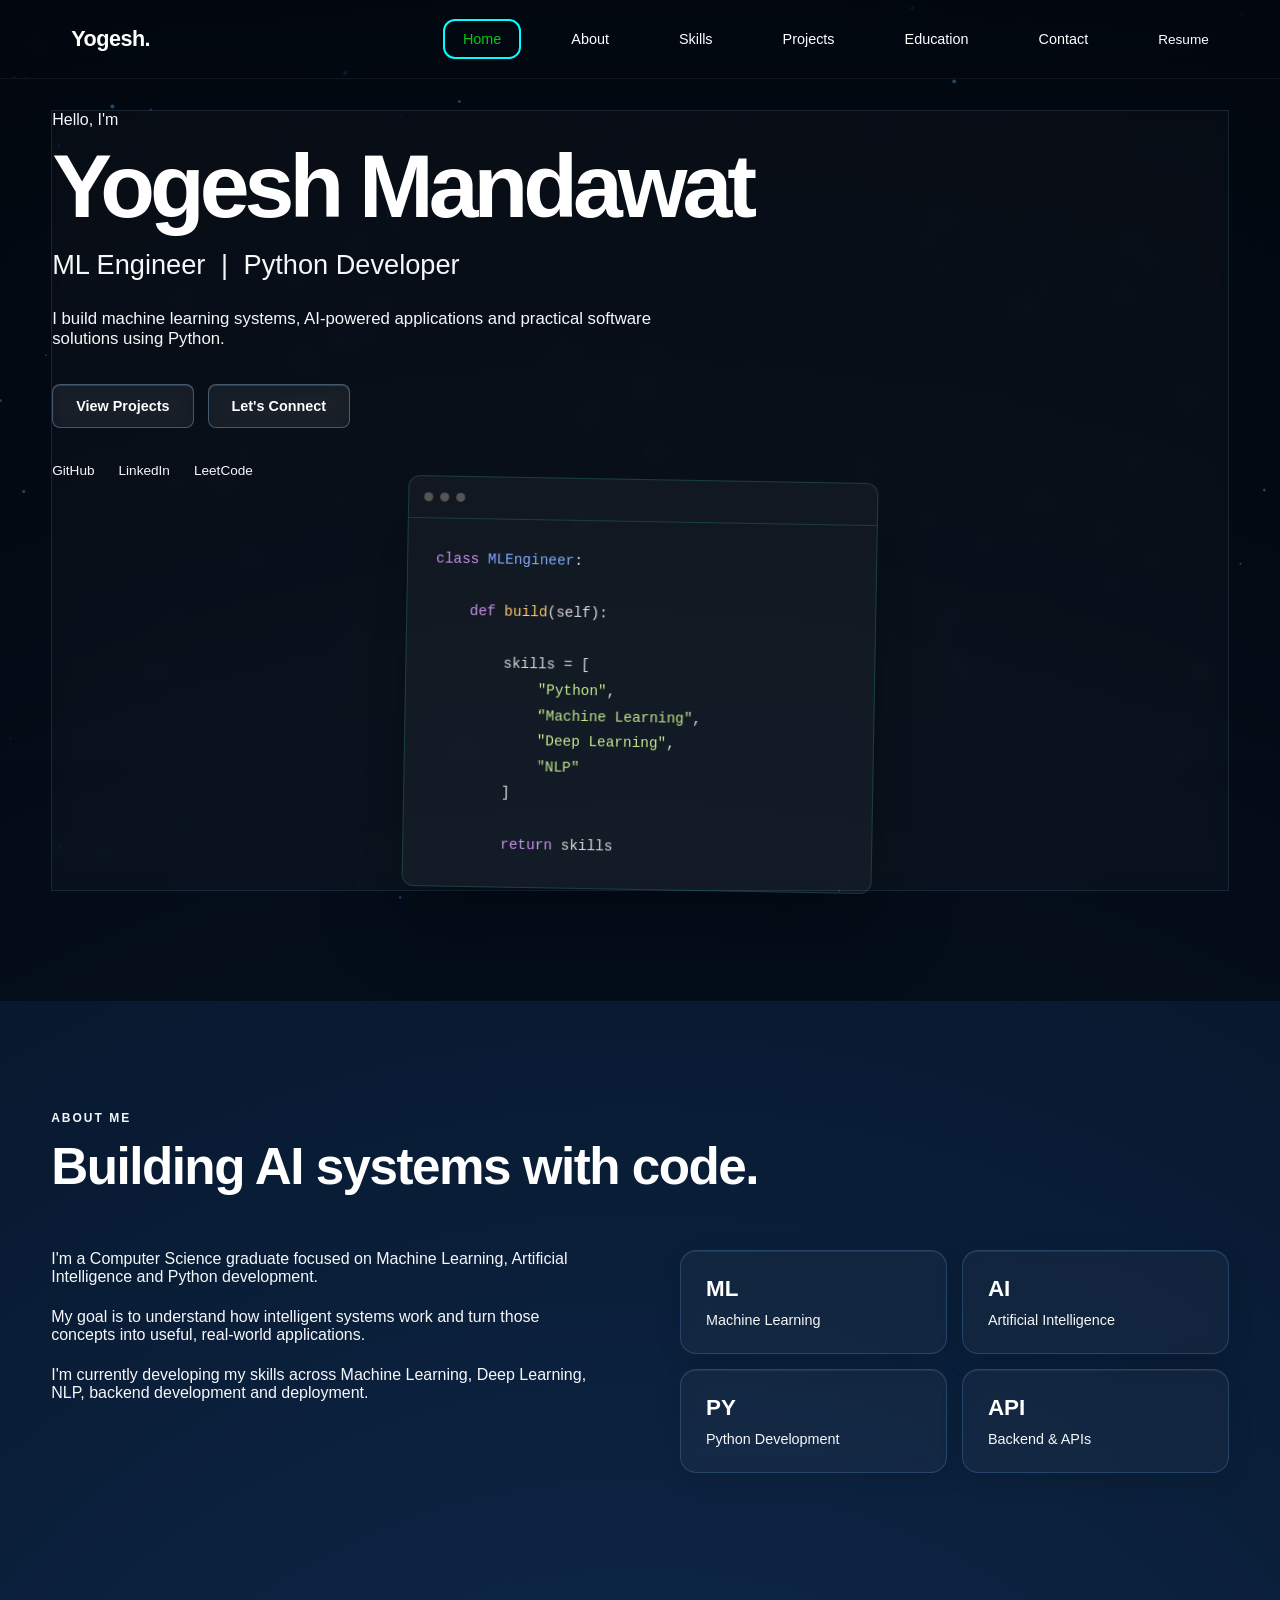
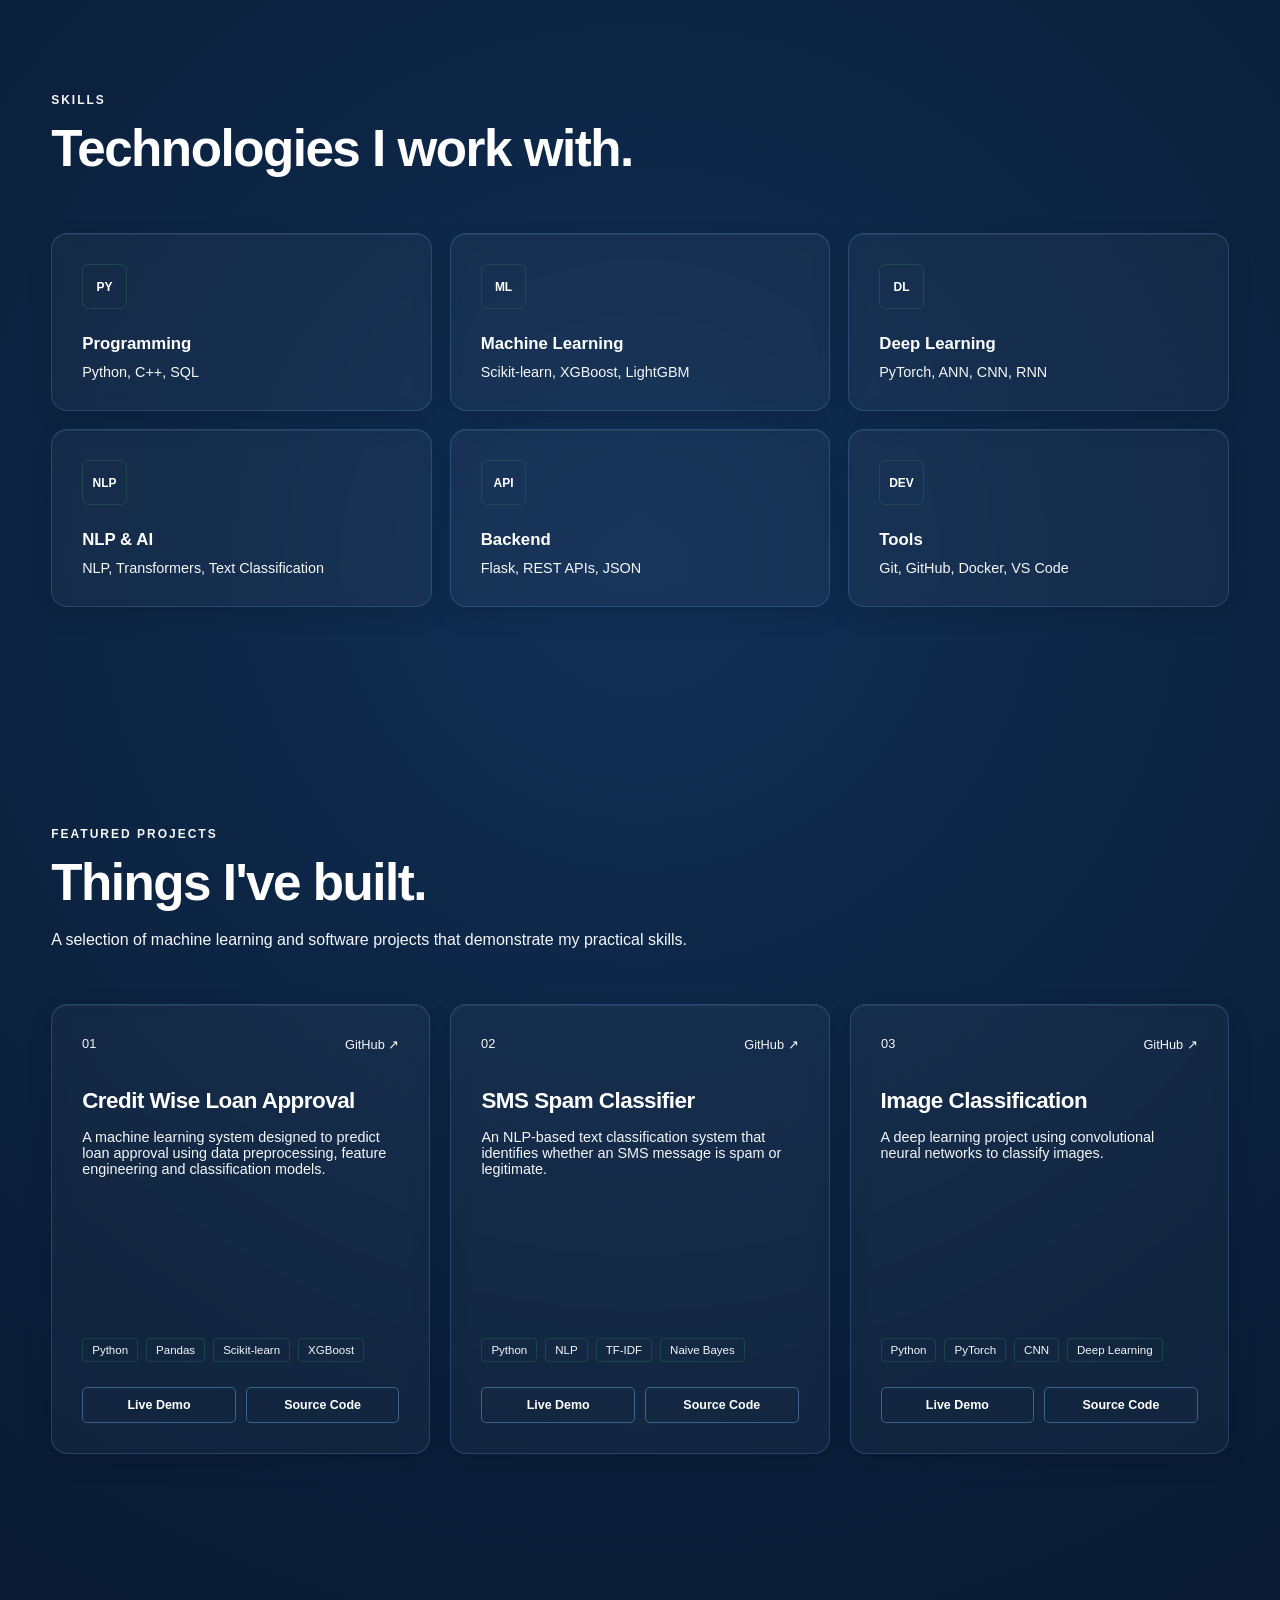
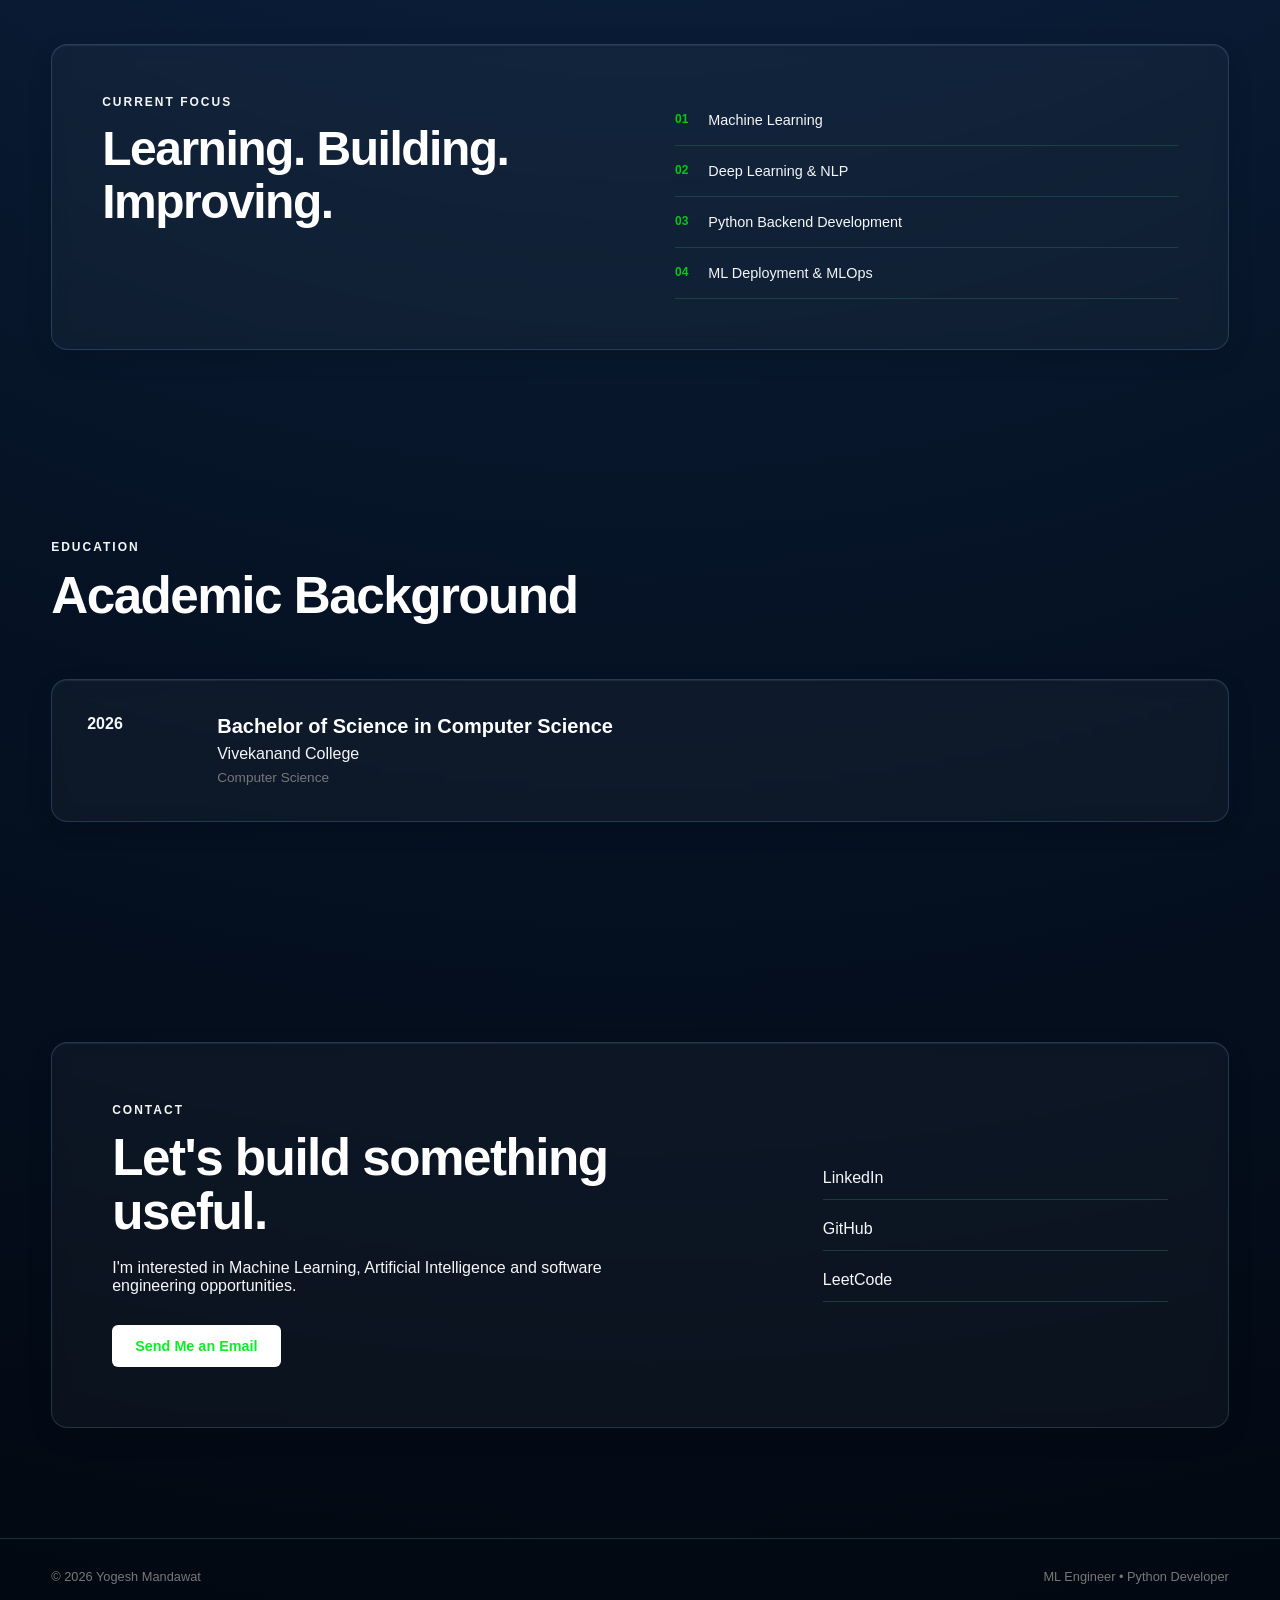
==== index.html @ 0437d7fc "Changed the Email address to Connect Everyones" ====
<!DOCTYPE html>
<html lang="en">

<head>
    <meta charset="UTF-8">

    <meta name="viewport"
          content="width=device-width, initial-scale=1.0">

    <meta name="description"
          content="Yogesh Mandawat - ML Engineer and Python Developer portfolio.">

    <meta name="author"
          content="Yogesh Mandawat">

    <title>Yogesh Mandawat | ML Engineer</title>

    <!-- Google Font -->
    <link rel="preconnect" href="https://fonts.googleapis.com">
    <link rel="preconnect" href="https://fonts.gstatic.com" crossorigin>

    <link href="https://fonts.googleapis.com/css2?family=Inter:wght@400;500;600;700;800&display=swap"
          rel="stylesheet">

    <!-- CSS -->
    <link rel="stylesheet"
          href="css/style.css">

</head>

<body>
    <body>

    <!-- Animated Background -->
    <canvas id="background"></canvas>

    <!-- ================= NAVBAR ================= -->

    <header class="navbar">

        <div class="container nav-container">

            <a href="#home" class="logo">
                Yogesh<span>.</span>
            </a>

            <nav class="nav-menu" id="navMenu">

                <a href="#home" class="nav-link active">Home</a>

                <a href="#about" class="nav-link">About</a>

                <a href="#skills" class="nav-link">Skills</a>

                <a href="#projects" class="nav-link">Projects</a>

                <a href="#education" class="nav-link">Education</a>

                <a href="#contact" class="nav-link">Contact</a>

                <a href="files/yogesh-resume.pdf" class="nav-resume">Resume</a>

            </nav>

            <button class="menu-toggle"
                    id="menuToggle"
                    aria-label="Open navigation menu">

                <span></span>
                <span></span>
                <span></span>

            </button>

        </div>

    </header>


    <main>

        <!-- ================= HERO ================= -->

        <section class="hero section" id="home">
            <source src="videos/anime.mp4" type="video/mp4">

            <div class="container hero-container">

                <div class="hero-content">

                    <p class="hero-greeting">
                        Hello, I'm
                    </p>

                    <h1>
                        Yogesh Mandawat
                    </h1>

                    <h2>
                        ML Engineer
                        <span>|</span>
                        Python Developer
                    </h2>

                    <p class="hero-description">

                        I build machine learning systems,
                        AI-powered applications and practical
                        software solutions using Python.

                    </p>

                    <div class="hero-buttons">

                        <a href="#projects" class="btn btn-primary">
                            View Projects
                        </a>

                        <a href="#contact" class="btn btn-secondary">
                            Let's Connect
                        </a>

                    </div>

                    <div class="social-links">

                        <a href="https://github.com/yogirajput7439" target="_blank" rel="noopener noreferrer">
                            GitHub
                        </a>

                        <a href="https://www.linkedin.com/in/yogesh-mandawat-041418373/" target="_blank" rel="noopener noreferrer">
                            LinkedIn
                        </a>

                        <a href="https://leetcode.com/u/yogirajput7439/" target="_blank" rel="noopener noreferrer">
                            LeetCode
                        </a>

                    </div>

                </div>


                <div class="hero-visual">

                    <div class="code-card">

                        <div class="code-header">

                            <span></span>
                            <span></span>
                            <span></span>

                        </div>

                        <div class="code-content">

<pre><code><span class="code-purple">class</span> <span class="code-blue">MLEngineer</span>:

    <span class="code-purple">def</span> <span class="code-yellow">build</span>(self):

        skills = [
            <span class="code-green">"Python"</span>,
            <span class="code-green">"Machine Learning"</span>,
            <span class="code-green">"Deep Learning"</span>,
            <span class="code-green">"NLP"</span>
        ]

        <span class="code-purple">return</span> skills</code></pre>

                        </div>

                    </div>

                </div>

            </div>

        </section>


        <!-- ================= ABOUT ================= -->

        <section class="about section" id="about">

            <div class="container">

                <div class="section-heading">

                    <p class="section-label">
                        About Me
                    </p>

                    <h2>
                        Building AI systems with code.
                    </h2>

                </div>


                <div class="about-grid">

                    <div class="about-text">

                        <p>
                            I'm a Computer Science graduate focused on
                            Machine Learning, Artificial Intelligence
                            and Python development.
                        </p>

                        <p>
                            My goal is to understand how intelligent
                            systems work and turn those concepts into
                            useful, real-world applications.
                        </p>

                        <p>
                            I'm currently developing my skills across
                            Machine Learning, Deep Learning, NLP,
                            backend development and deployment.
                        </p>

                    </div>


                    <div class="about-highlights">

                        <div class="highlight-card">

                            <span class="highlight-number">
                                ML
                            </span>

                            <p>
                                Machine Learning
                            </p>

                        </div>


                        <div class="highlight-card">

                            <span class="highlight-number">
                                AI
                            </span>

                            <p>
                                Artificial Intelligence
                            </p>

                        </div>


                        <div class="highlight-card">

                            <span class="highlight-number">
                                PY
                            </span>

                            <p>
                                Python Development
                            </p>

                        </div>


                        <div class="highlight-card">

                            <span class="highlight-number">
                                API
                            </span>

                            <p>
                                Backend & APIs
                            </p>

                        </div>

                    </div>

                </div>

            </div>

        </section>


        <!-- ================= SKILLS ================= -->

        <section class="skills section" id="skills">

            <div class="container">

                <div class="section-heading">

                    <p class="section-label">
                        Skills
                    </p>

                    <h2>
                        Technologies I work with.
                    </h2>

                </div>


                <div class="skills-grid">

                    <div class="skill-card">

                        <div class="skill-icon">
                            PY
                        </div>

                        <h3>
                            Programming
                        </h3>

                        <p>
                            Python, C++, SQL
                        </p>

                    </div>


                    <div class="skill-card">

                        <div class="skill-icon">
                            ML
                        </div>

                        <h3>
                            Machine Learning
                        </h3>

                        <p>
                            Scikit-learn, XGBoost, LightGBM
                        </p>

                    </div>


                    <div class="skill-card">

                        <div class="skill-icon">
                            DL
                        </div>

                        <h3>
                            Deep Learning
                        </h3>

                        <p>
                            PyTorch, ANN, CNN, RNN
                        </p>

                    </div>


                    <div class="skill-card">

                        <div class="skill-icon">
                            NLP
                        </div>

                        <h3>
                            NLP & AI
                        </h3>

                        <p>
                            NLP, Transformers, Text Classification
                        </p>

                    </div>


                    <div class="skill-card">

                        <div class="skill-icon">
                            API
                        </div>

                        <h3>
                            Backend
                        </h3>

                        <p>
                            Flask, REST APIs, JSON
                        </p>

                    </div>


                    <div class="skill-card">

                        <div class="skill-icon">
                            DEV
                        </div>

                        <h3>
                            Tools
                        </h3>

                        <p>
                            Git, GitHub, Docker, VS Code
                        </p>

                    </div>

                </div>

            </div>

        </section>


        <!-- ================= PROJECTS ================= -->

        <section class="projects section" id="projects">

            <div class="container">

                <div class="section-heading">

                    <p class="section-label">
                        Featured Projects
                    </p>

                    <h2>
                        Things I've built.
                    </h2>

                    <p class="section-description">
                        A selection of machine learning and software
                        projects that demonstrate my practical skills.
                    </p>

                </div>


                <div class="projects-grid">


                    <!-- PROJECT 1 -->

                    <article class="project-card">

                        <div class="project-top">

                            <span class="project-number">
                                01
                            </span>

                            <div class="project-links">

                                <a href="#"
                                   target="_blank"
                                   rel="noopener noreferrer"
                                   aria-label="GitHub">
                                    GitHub ↗
                                </a>

                            </div>

                        </div>


                        <h3>
                            Credit Wise Loan Approval
                        </h3>

                        <p>
                            A machine learning system designed to
                            predict loan approval using data
                            preprocessing, feature engineering and
                            classification models.
                        </p>


                        <div class="project-tech">

                            <span>Python</span>
                            <span>Pandas</span>
                            <span>Scikit-learn</span>
                            <span>XGBoost</span>

                        </div>


                        <div class="project-actions">

                            <a href="#"
                               class="project-btn"
                               target="_blank"
                               rel="noopener noreferrer">
                                Live Demo
                            </a>

                            <a href="https://github.com/yogirajput7439/Credit-Wise-Loan-Approvel-Project"
                               class="project-btn project-btn-outline"
                               target="_blank"
                               rel="noopener noreferrer">
                                Source Code
                            </a>

                        </div>

                    </article>


                    <!-- PROJECT 2 -->

                    <article class="project-card">

                        <div class="project-top">

                            <span class="project-number">
                                02
                            </span>

                            <div class="project-links">

                                <a href="#"
                                   target="_blank"
                                   rel="noopener noreferrer">
                                    GitHub ↗
                                </a>

                            </div>

                        </div>


                        <h3>
                            SMS Spam Classifier
                        </h3>

                        <p>
                            An NLP-based text classification system
                            that identifies whether an SMS message
                            is spam or legitimate.
                        </p>


                        <div class="project-tech">

                            <span>Python</span>
                            <span>NLP</span>
                            <span>TF-IDF</span>
                            <span>Naive Bayes</span>

                        </div>


                        <div class="project-actions">

                            <a href="#"
                               class="project-btn"
                               target="_blank"
                               rel="noopener noreferrer">
                                Live Demo
                            </a>

                            <a href="#"
                               class="project-btn project-btn-outline"
                               target="_blank"
                               rel="noopener noreferrer">
                                Source Code
                            </a>

                        </div>

                    </article>


                    <!-- PROJECT 3 -->

                    <article class="project-card">

                        <div class="project-top">

                            <span class="project-number">
                                03
                            </span>

                            <div class="project-links">

                                <a href="#"
                                   target="_blank"
                                   rel="noopener noreferrer">
                                    GitHub ↗
                                </a>

                            </div>

                        </div>


                        <h3>
                            Image Classification
                        </h3>

                        <p>
                            A deep learning project using convolutional
                            neural networks to classify images.
                        </p>


                        <div class="project-tech">

                            <span>Python</span>
                            <span>PyTorch</span>
                            <span>CNN</span>
                            <span>Deep Learning</span>

                        </div>


                        <div class="project-actions">

                            <a href="#"
                               class="project-btn"
                               target="_blank"
                               rel="noopener noreferrer">
                                Live Demo
                            </a>

                            <a href="#"
                               class="project-btn project-btn-outline"
                               target="_blank"
                               rel="noopener noreferrer">
                                Source Code
                            </a>

                        </div>

                    </article>


                </div>

            </div>

        </section>


        <!-- ================= CAREER FOCUS ================= -->

        <section class="focus section">

            <div class="container">

                <div class="focus-box">

                    <div>

                        <p class="section-label">
                            Current Focus
                        </p>

                        <h2>
                            Learning. Building. Improving.
                        </h2>

                    </div>


                    <div class="focus-list">

                        <div>
                            <span>01</span>
                            Machine Learning
                        </div>

                        <div>
                            <span>02</span>
                            Deep Learning & NLP
                        </div>

                        <div>
                            <span>03</span>
                            Python Backend Development
                        </div>

                        <div>
                            <span>04</span>
                            ML Deployment & MLOps
                        </div>

                    </div>

                </div>

            </div>

        </section>


        <!-- ================= EDUCATION ================= -->

        <section class="education section" id="education">

            <div class="container">

                <div class="section-heading">

                    <p class="section-label">
                        Education
                    </p>

                    <h2>
                        Academic Background
                    </h2>

                </div>


                <div class="education-card">

                    <div class="education-year">
                        2026
                    </div>

                    <div class="education-content">

                        <h3>
                            Bachelor of Science in Computer Science
                        </h3>

                        <p>
                            Vivekanand College
                        </p>

                        <span>
                            Computer Science
                        </span>

                    </div>

                </div>

            </div>

        </section>


        <!-- ================= CONTACT ================= -->

        <section class="contact section" id="contact">

            <div class="container">

                <div class="contact-box">

                    <div class="contact-content">

                        <p class="section-label">
                            Contact
                        </p>

                        <h2>
                            Let's build something useful.
                        </h2>

                        <p>
                            I'm interested in Machine Learning,
                            Artificial Intelligence and software
                            engineering opportunities.
                        </p>

                        <a href="mailto:yogeshmandawat.ml@gmail.com"
                           class="btn btn-primary">
                            Send Me an Email
                        </a>

                    </div>


                    <div class="contact-links">

                        <a href="https://www.linkedin.com/in/yogesh-mandawat-041418373/" target="_blank"
                           rel="noopener noreferrer">
                            LinkedIn
                        </a>

                        <a href="https://github.com/yogirajput7439" target="_blank"
                           rel="noopener noreferrer">
                            GitHub
                        </a>

                        <a href="https://leetcode.com/u/yogirajput7439/" target="_blank"
                           rel="noopener noreferrer">
                            LeetCode
                        </a>

                    </div>

                </div>

            </div>

        </section>

    </main>


    <!-- ================= FOOTER ================= -->

    <footer class="footer">

        <div class="container footer-container">

            <p>
                © <span id="currentYear"></span>
                Yogesh Mandawat
            </p>

            <p>
                ML Engineer • Python Developer
            </p>

        </div>

    </footer>


    <!-- JavaScript -->
    <script src="js/script.js"></script>

</body>

</html>
---- css/style.css ----
* {
    margin: 0;
    padding: 0;
    box-sizing: border-box;
}

/* =========================================
   ANIMATED AI / DATA BACKGROUND
========================================= */

body {
    min-height: 100vh;
    font-family: Arial, sans-serif;
    color: white;

    background:
        radial-gradient(
            circle at 50% 45%,
            #102f55 0%,
            #0b203c 30%,
            #061326 60%,
            #020811 100%
        );
}

/* Subtle Data Grid */

body::before {
    content: "";

    position: fixed;
    inset: 0;

    pointer-events: none;

    background-image:
        linear-gradient(
            rgba(70, 150, 220, 0.035) 1px,
            transparent 1px
        ),
        linear-gradient(
            90deg,
            rgba(70, 150, 220, 0.035) 1px,
            transparent 1px
        );

    background-size: 50px 50px;

    mask-image:
        radial-gradient(
            ellipse at center,
            black 20%,
            transparent 85%
        );

    z-index: -2;
}

/* Particle Canvas */

#background {
    position: fixed;

    top: 0;
    left: 0;

    width: 100%;
    height: 100%;

    z-index: -1;

    pointer-events: none;
}

.content {
    position: relative;
    z-index: 1;
    color: white;
    text-align: center;
    padding-top: 40vh;
}

/* =========================================
   GLOBAL
========================================= */

:root {
    --bg: transparent;
    --bg-soft: transparent;

    --card: rgba(255, 255, 255, 0.035);
    /* --card: transparent; */
    --card-hover: rgba(9, 47, 72, 0.367);
    /* --card-hover: transparent; */

    --text: #0ac716;
    --text-soft: #f5f7f9;

    --border: rgba(33, 100, 81, 0.526);

    --accent: #ffffff;
    --accent-dark: #0ded23;

    --max-width: 1180px;

    --transition: 0.3s ease;

.project-btn {
    background: transparent;
    color: #ffffff;
    border: 1px solid rgba(120, 190, 255, 0.4);
}

.project-btn:hover {
    background: rgba(120, 190, 255, 0.12);
    color: #ffffff;
    border-color: rgba(120, 190, 255, 0.7);
}

}

* {
    margin: 0;
    padding: 0;
    box-sizing: border-box;
}


html {
    scroll-behavior: smooth;
}


/* body {
    font-family: "Inter", sans-serif;
    background: var(--bg);
    color: var(--text);
    line-height: 1.6;
} */



a {
    color: inherit;
    text-decoration: none;
}


button {
    font-family: inherit;
}


img {
    max-width: 100%;
    display: block;
}


.container {
    width: min(92%, var(--max-width));
    margin: 0 auto;
}


.section {
    padding: 110px 0;
}


.section-heading {
    max-width: 750px;
    margin-bottom: 55px;
}


.section-label {
    text-transform: uppercase;
    letter-spacing: 2px;
    font-size: 0.75rem;
    font-weight: 700;
    color: var(--text-soft);
    margin-bottom: 14px;
}


.section-heading h2 {
    font-size: clamp(2rem, 4vw, 3.2rem);
    line-height: 1.1;
    letter-spacing: -1.5px;
}


.section-description {
    margin-top: 20px;
    color: var(--text-soft);
    max-width: 650px;
}


/* =========================================
   NAVBAR
========================================= */

.navbar {
    position: fixed;
    top: 0;
    left: 0;
    width: 100%;
    z-index: 1000;

    background: transparent;
    backdrop-filter: blur(12px);

    border-bottom: 1px solid rgba(255, 255, 255, 0.06);
}


.nav-container {
    height: 78px;

    display: flex;
    align-items: center;
    justify-content: space-between;
}


.logo {
    font-size: 1.35rem;
    font-weight: 800;
    letter-spacing: -0.5px;
}


.logo span {
    color: var(--text-soft);
}


.nav-menu {
    display: flex;
    align-items: center;
    gap: 30px;
    
}


.nav-link {
    color: white;
    font-size: 0.9rem;
    transition: var(--transition);
}


.nav-link:hover,
.nav-link.active {
    color: var(--text);
}


.nav-resume {
    padding: 10px 18px;

    border: 1px solid aqua;
    border-radius: 6px;

    font-size: 0.85rem;

    transition: var(--transition); 
}


.nav-resume:hover {
    background: transparent;
    color: greenyellow;
}


.menu-toggle {
    display: none;

    background: transparent;
    border: none;

    cursor: pointer;

    width: 30px;
}


.menu-toggle span {
    display: block;

    height: 2px;
    margin: 5px 0;

    background: var(--text);

    transition: var(--transition);
}


/* =========================================
   HERO
========================================= */

/* Professional Glass Hero */

/* Home / Hero - Transparent Glass */
.hero {
    /* background: transparent; */
    
    min-height: 100vh;
    width: 100%;
    background: transparent !important;
    position: relative;

}

/* Hero content ko subtle glass panel */
.hero-container {
    background: rgba(255, 255, 255, 0.025);
    border: 1px solid rgba(150, 200, 255, 0.12);
    backdrop-filter: blur(8px);
    -webkit-backdrop-filter: blur(8px);
}


.hero-greeting {
    color: var(--text-soft);

    font-size: 1rem;
    font-weight: 500;

    margin-bottom: 15px;
}


.hero h1 {
    font-size: clamp(3rem, 7vw, 6rem);

    line-height: 0.95;

    letter-spacing: -5px;

    margin-bottom: 20px;
}


.hero h2 {
    font-size: clamp(1.2rem, 2.5vw, 1.7rem);

    font-weight: 500;

    color: var(--text-soft);
}


.hero h2 span {
    margin: 0 8px;
}


.hero-description {
    max-width: 620px;

    margin-top: 28px;

    color: var(--text-soft);

    font-size: 1.05rem;
}


.hero-buttons {
    display: flex;

    gap: 14px;

    margin-top: 35px;
}


.btn {
    display: inline-flex;

    align-items: center;
    justify-content: center;

    padding: 13px 23px;

    border-radius: 6px;

    font-size: 0.9rem;
    font-weight: 600;

    transition: var(--transition);
}


.btn-primary {
    background: var(--accent);
    color: var(--accent-dark);
}


.btn-primary:hover {
    transform: translateY(-3px);
}


.btn-secondary {
    border: 1px solid var(--border);
    color: var(--text);
}


.btn-secondary:hover {
    background: var(--card);
}


.social-links {
    display: flex;

    gap: 24px;

    margin-top: 35px;
}


.social-links a {
    color: var(--text-soft);

    font-size: 0.85rem;

    border-bottom: 1px solid transparent;

    transition: var(--transition);
}


.social-links a:hover {
    color: var(--text);

    border-bottom-color: var(--text);
}


/* =========================================
   CODE CARD
========================================= */

.hero-visual {
    display: flex;
    justify-content: center;
}


.code-card {
    width: 100%;
    max-width: 470px;

    background: var(--card);

    border: 1px solid var(--border);

    border-radius: 12px;

    overflow: hidden;

    box-shadow:
        0 30px 80px rgba(0, 0, 0, 0.35);

    transform: rotate(1deg);
}


.code-header {
    height: 42px;

    display: flex;
    align-items: center;

    gap: 7px;

    padding: 0 15px;

    border-bottom: 1px solid var(--border);
}


.code-header span {
    width: 9px;
    height: 9px;

    border-radius: 50%;

    background: #555;
}


.code-content {
    padding: 28px;

    overflow-x: auto;
}


.code-content pre {
    font-family: monospace;

    font-size: 0.9rem;

    line-height: 1.8;

    color: #ddd;
}


.code-purple {
    color: #c792ea;
}


.code-blue {
    color: #82aaff;
}


.code-yellow {
    color: #ffcb6b;
}


.code-green {
    color: #c3e88d;
}

/* =========================================
   HERO BACKGROUND VIDEO
========================================= */

.hero-video {
    position: absolute;

    top: 0;
    left: 0;

    width: 100%;
    height: 100%;

    object-fit: cover;

    z-index: -2;
}


/* Dark overlay */
.hero::before {
    content: "";

    position: absolute;

    top: 0;
    left: 0;

    width: 100%;
    height: 100%;

    background: rgba(0, 0, 0, 0.45);

    z-index: -1;
}


/* =========================================
   ABOUT
========================================= */

.about {
    background: var(--bg-soft);
}


.about-grid {
    display: grid;

    grid-template-columns: 1fr 1fr;

    gap: 80px;

    align-items: start;
}


.about-text p {
    color: var(--text-soft);

    margin-bottom: 22px;

    max-width: 650px;
}


.about-highlights {
    display: grid;

    grid-template-columns: repeat(2, 1fr);

    gap: 15px;
}


.highlight-card {
    padding: 25px;

    border: 1px solid var(--border);

    background: var(--card);

    border-radius: 8px;
}


.highlight-number {
    display: block;

    font-size: 1.4rem;

    font-weight: 800;

    margin-bottom: 10px;
}


.highlight-card p {
    color: var(--text-soft);

    font-size: 0.9rem;
}


/* =========================================
   SKILLS
========================================= */

.skills-grid {
    display: grid;

    grid-template-columns: repeat(3, 1fr);

    gap: 18px;
}


.skill-card {
    padding: 30px;

    background: var(--card);

    border: 1px solid var(--border);

    border-radius: 8px;

    transition: var(--transition);
}


.skill-card:hover {
    transform: translateY(-6px);

    background: var(--card-hover);

    border-color: #444;
}


.skill-icon {
    display: inline-flex;

    align-items: center;
    justify-content: center;

    width: 45px;
    height: 45px;

    margin-bottom: 25px;

    border: 1px solid var(--border);

    border-radius: 6px;

    font-size: 0.75rem;

    font-weight: 800;
}


.skill-card h3 {
    margin-bottom: 10px;

    font-size: 1.05rem;
}


.skill-card p {
    color: var(--text-soft);

    font-size: 0.9rem;
}


/* =========================================
   PROJECTS
========================================= */

.projects {
    background: transparent;
}


.projects-grid {
    display: grid;

    grid-template-columns: repeat(3, 1fr);

    gap: 20px;
}


.project-card {
    display: flex;

    flex-direction: column;

    padding: 30px;

    background: var(--card);

    border: 1px solid var(--border);

    border-radius: 8px;

    min-height: 450px;

    transition: var(--transition);
}


.project-card:hover {
    transform: translateY(-7px);

    border-color: #444;
}


.project-top {
    display: flex;

    justify-content: space-between;

    align-items: center;

    margin-bottom: 35px;
}


.project-number {
    color: var(--text-soft);

    font-size: 0.8rem;
}


.project-links a {
    color: var(--text-soft);

    font-size: 0.8rem;
}


.project-links a:hover {
    color: var(--text);
}


.project-card h3 {
    font-size: 1.4rem;

    margin-bottom: 15px;

    letter-spacing: -0.5px;
}


.project-card > p {
    color: var(--text-soft);

    font-size: 0.9rem;

    margin-bottom: 25px;
}


.project-tech {
    display: flex;

    flex-wrap: wrap;

    gap: 8px;

    margin-top: auto;

    margin-bottom: 25px;
}


.project-tech span {
    padding: 5px 9px;

    border: 1px solid var(--border);

    border-radius: 4px;

    color: var(--text-soft);

    font-size: 0.72rem;
}


.project-actions {
    display: flex;

    gap: 10px;
}


.project-btn {
    flex: 1;

    text-align: center;

    padding: 10px;

    background: var(--text);

    color: var(--bg);

    border-radius: 5px;

    font-size: 0.78rem;

    font-weight: 600;

    transition: var(--transition);
}


.project-btn:hover {
    transform: translateY(-2px);
}


.project-btn-outline {
    background: transparent;

    color: var(--text);

    border: 1px solid var(--border);
}


/* =========================================
   CURRENT FOCUS
========================================= */

.focus {
    padding-top: 80px;
    padding-bottom: 80px;
}


.focus-box {
    display: grid;

    grid-template-columns: 1fr 1fr;

    gap: 70px;

    padding: 50px;

    border: 1px solid var(--border);

    border-radius: 10px;

    background: var(--card);
}


.focus-box h2 {
    font-size: clamp(2rem, 4vw, 3rem);

    line-height: 1.1;

    letter-spacing: -1.5px;
}


.focus-list {
    display: flex;

    flex-direction: column;
}


.focus-list div {
    display: flex;

    gap: 20px;

    padding: 17px 0;

    border-bottom: 1px solid var(--border);

    color: var(--text-soft);

    font-size: 0.9rem;
}


.focus-list span {
    color: var(--text);

    font-weight: 700;

    font-size: 0.75rem;
}


/* =========================================
   EDUCATION
========================================= */

.education-card {
    display: grid;

    grid-template-columns: 100px 1fr;

    gap: 30px;

    padding: 35px;

    background: var(--card);

    border: 1px solid var(--border);

    border-radius: 8px;
}


.education-year {
    color: var(--text-soft);

    font-weight: 700;
}


.education-content h3 {
    margin-bottom: 7px;

    font-size: 1.25rem;
}


.education-content p {
    color: var(--text-soft);

    margin-bottom: 5px;
}


.education-content span {
    color: #777;

    font-size: 0.85rem;
}


/* =========================================
   CONTACT
========================================= */

.contact {
    background: transparent;
}


.contact-box {
    display: grid;

    grid-template-columns: 1.3fr 0.7fr;

    gap: 70px;

    padding: 60px;

    border: 1px solid var(--border);

    border-radius: 10px;

    background: var(--card);
}


.contact-content h2 {
    font-size: clamp(2rem, 4vw, 3.2rem);

    line-height: 1.05;

    letter-spacing: -1.5px;

    margin-bottom: 20px;
}


.contact-content > p:not(.section-label) {
    color: var(--text-soft);

    max-width: 550px;

    margin-bottom: 30px;
}


.contact-links {
    display: flex;

    flex-direction: column;

    justify-content: center;

    gap: 20px;
}


.contact-links a {
    color: var(--text-soft);

    padding-bottom: 12px;

    border-bottom: 1px solid var(--border);

    transition: var(--transition);
}


.contact-links a:hover {
    color: var(--text);
}


/* =========================================
   FOOTER
========================================= */

.footer {
    padding: 30px 0;

    border-top: 1px solid var(--border);
}


.footer-container {
    display: flex;

    justify-content: space-between;

    gap: 20px;

    color: #777;

    font-size: 0.8rem;
}


/* =========================================
   SCROLL REVEAL
========================================= */

.section,
.project-card,
.skill-card,
.highlight-card,
.focus-box,
.education-card,
.contact-box {
    opacity: 0;

    transform: translateY(25px);

    transition:
        opacity 0.7s ease,
        transform 0.7s ease;
}


.show {
    opacity: 1;

    transform: translateY(0);
}


/* =========================================
   TABLET
========================================= */

@media (max-width: 950px) {

    .nav-menu {
        gap: 18px;
    }


    .hero-container {
        grid-template-columns: 1fr;

        gap: 60px;
    }


    .hero-visual {
        justify-content: flex-start;
    }


    .about-grid {
        grid-template-columns: 1fr;

        gap: 50px;
    }


    .skills-grid {
        grid-template-columns: repeat(2, 1fr);
    }


    .projects-grid {
        grid-template-columns: 1fr;
    }


    .project-card {
        min-height: auto;
    }


    .focus-box {
        grid-template-columns: 1fr;

        gap: 40px;
    }


    .contact-box {
        grid-template-columns: 1fr;

        gap: 40px;
    }

}


/* =========================================
   MOBILE
========================================= */

@media (max-width: 700px) {

    .section {
        padding: 80px 0;
    }


    .nav-menu {

        position: fixed;

        top: 78px;
        left: 0;

        width: 100%;

        height: calc(100vh - 78px);

        background: var(--bg);

        flex-direction: column;

        justify-content: flex-start;

        align-items: flex-start;

        padding: 40px 6%;

        gap: 25px;

        transform: translateX(100%);

        transition: var(--transition);
    }


    .nav-menu.open {
        transform: translateX(0);
    }


    .nav-link {
        font-size: 1.2rem;
    }


    .nav-resume {
        margin-top: 10px;
    }


    .menu-toggle {
        display: block;
    }


    .menu-toggle.active span:nth-child(1) {
        transform: rotate(45deg) translate(5px, 5px);
    }


    .menu-toggle.active span:nth-child(2) {
        opacity: 0;
    }


    .menu-toggle.active span:nth-child(3) {
        transform: rotate(-45deg) translate(5px, -5px);
    }


    .hero {
        padding-top: 130px;
    }


    .hero h1 {
        letter-spacing: -3px;
    }


    .hero-buttons {
        flex-direction: column;

        align-items: stretch;
    }


    .btn {
        width: 100%;
    }


    .social-links {
        gap: 18px;

        flex-wrap: wrap;
    }


    .code-card {
        transform: none;
    }


    .code-content {
        padding: 20px;
    }


    .code-content pre {
        font-size: 0.75rem;
    }


    .about-highlights {
        grid-template-columns: 1fr;
    }


    .skills-grid {
        grid-template-columns: 1fr;
    }


    .project-actions {
        flex-direction: column;
    }


    .focus-box {
        padding: 30px 25px;
    }


    .education-card {
        grid-template-columns: 1fr;

        gap: 15px;

        padding: 25px;
    }


    .contact-box {
        padding: 30px 25px;
    }


    .footer-container {
        flex-direction: column;
    }

}


/* =========================================
   REDUCED MOTION
========================================= */

@media (prefers-reduced-motion: reduce) {

    html {
        scroll-behavior: auto;
    }

    * {
        transition: none !important;
    }

}

/* =========================================
   TRANSPARENT GLASS CARDS
========================================= */

.highlight-card,
.skill-card,
.project-card,
.focus-box,
.education-card,
.contact-box {
    background: rgba(255, 255, 255, 0.035);

    border: 1px solid rgba(120, 190, 255, 0.20);
    border-radius: 16px;

    backdrop-filter: blur(8px);
    -webkit-backdrop-filter: blur(8px);

    box-shadow:
        inset 0 1px 1px rgba(255, 255, 255, 0.08),
        0 8px 25px rgba(0, 0, 0, 0.12);

    transition: all 0.3s ease;
}
.highlight-card:hover,
.skill-card:hover,
.project-card:hover,
.focus-box:hover,
.education-card:hover,
.contact-box:hover {
    border-color: rgba(120, 190, 255, 0.40);

    background: rgba(255, 255, 255, 0.055);

    transform: translateY(-3px);
}


/* Card Hover */

.skill-card:hover,
.project-card:hover {
    background: rgba(255, 255, 255, 0.06);
}


/* Hero Buttons - Glass / Mirror Effect */

.hero-buttons .btn-primary,
.hero-buttons .btn-secondary {
    background: rgba(255, 255, 255, 0.05);
    color: #ffffff;

    border: 1px solid rgba(150, 210, 255, 0.35);
    border-radius: 8px;

    backdrop-filter: blur(10px);
    -webkit-backdrop-filter: blur(10px);

    box-shadow:
        inset 0 1px 1px rgba(255, 255, 255, 0.15);

    transition: all 0.3s ease;
}

.hero-buttons .btn-primary:hover,
.hero-buttons .btn-secondary:hover {
    background: rgba(255, 255, 255, 0.10);
    border-color: rgba(150, 210, 255, 0.65);

    transform: translateY(-2px);
}

/* Hover Effect */
.hero-buttons .btn-primary:hover,
.hero-buttons .btn-secondary:hover {
    background: rgba(255, 255, 255, 0.12);
    border-color: rgba(150, 200, 255, 0.65);

    box-shadow:
        inset 0 1px 2px rgba(255, 255, 255, 0.25),
        0 4px 15px rgba(40, 150, 255, 0.10);

    transform: translateY(-2px);
}

/* Navbar - All Items Border Style */

.navbar a {
    border: 2px solid transparent;
    border-radius: 12px;

    padding: 10px 18px;

    transition: all 0.3s ease;
}

/* Hover */
.navbar a:hover {
    border-color: #00ffff;
    background: rgba(0, 255, 255, 0.04);
}

/* Active Project */
.navbar a.active {
    border-color: #00ffff;
}
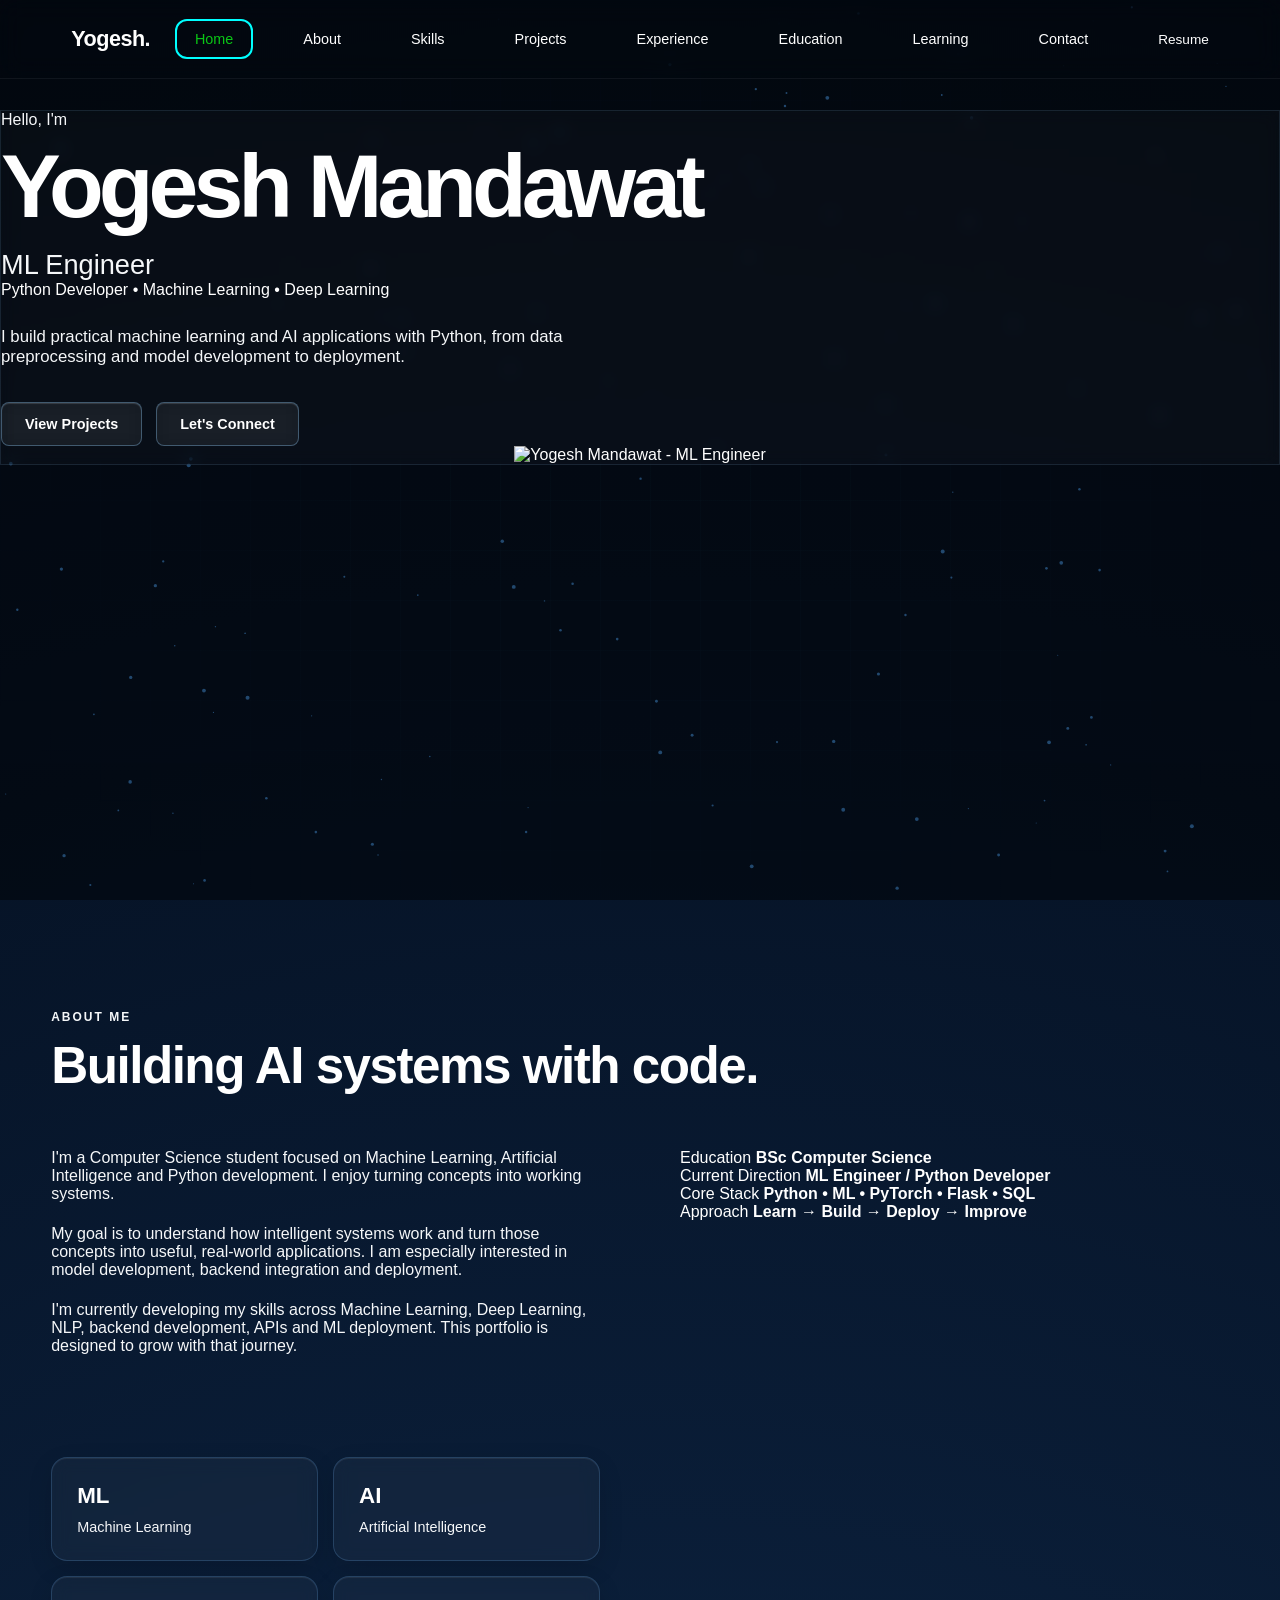
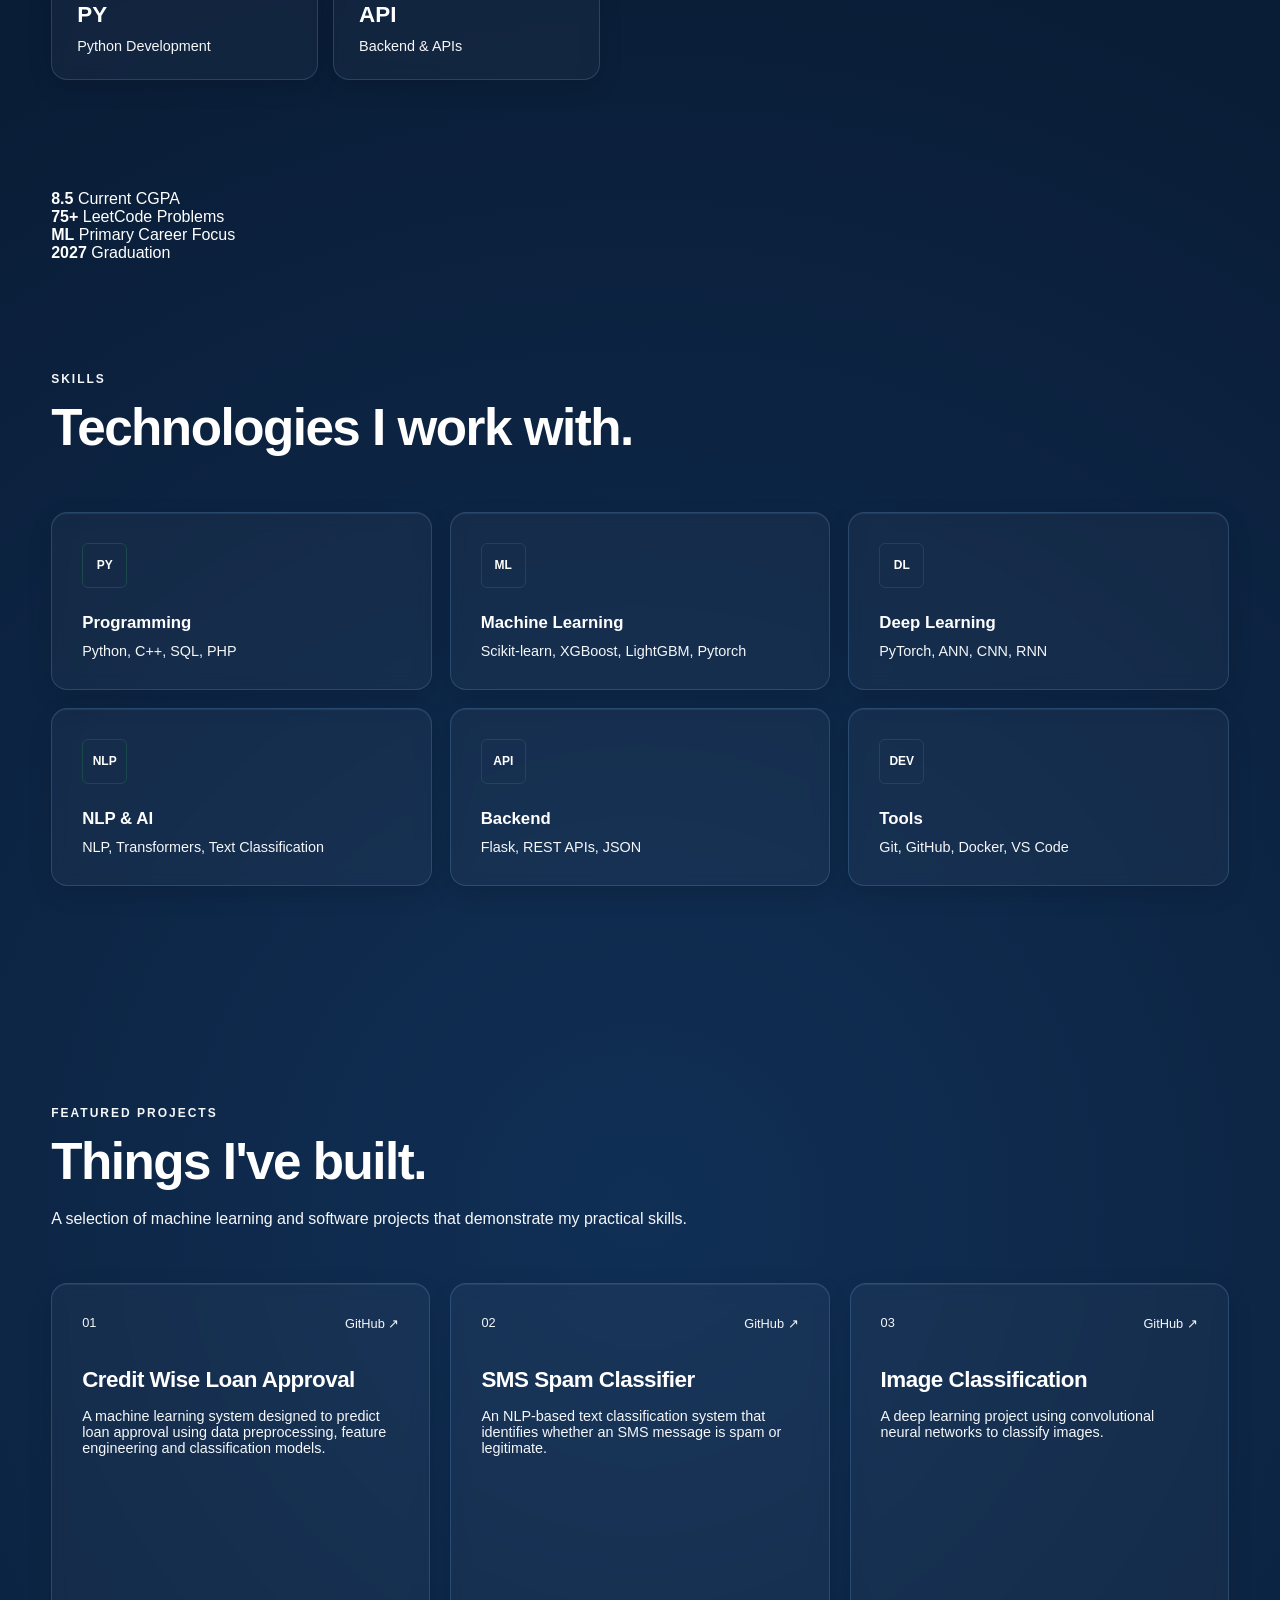
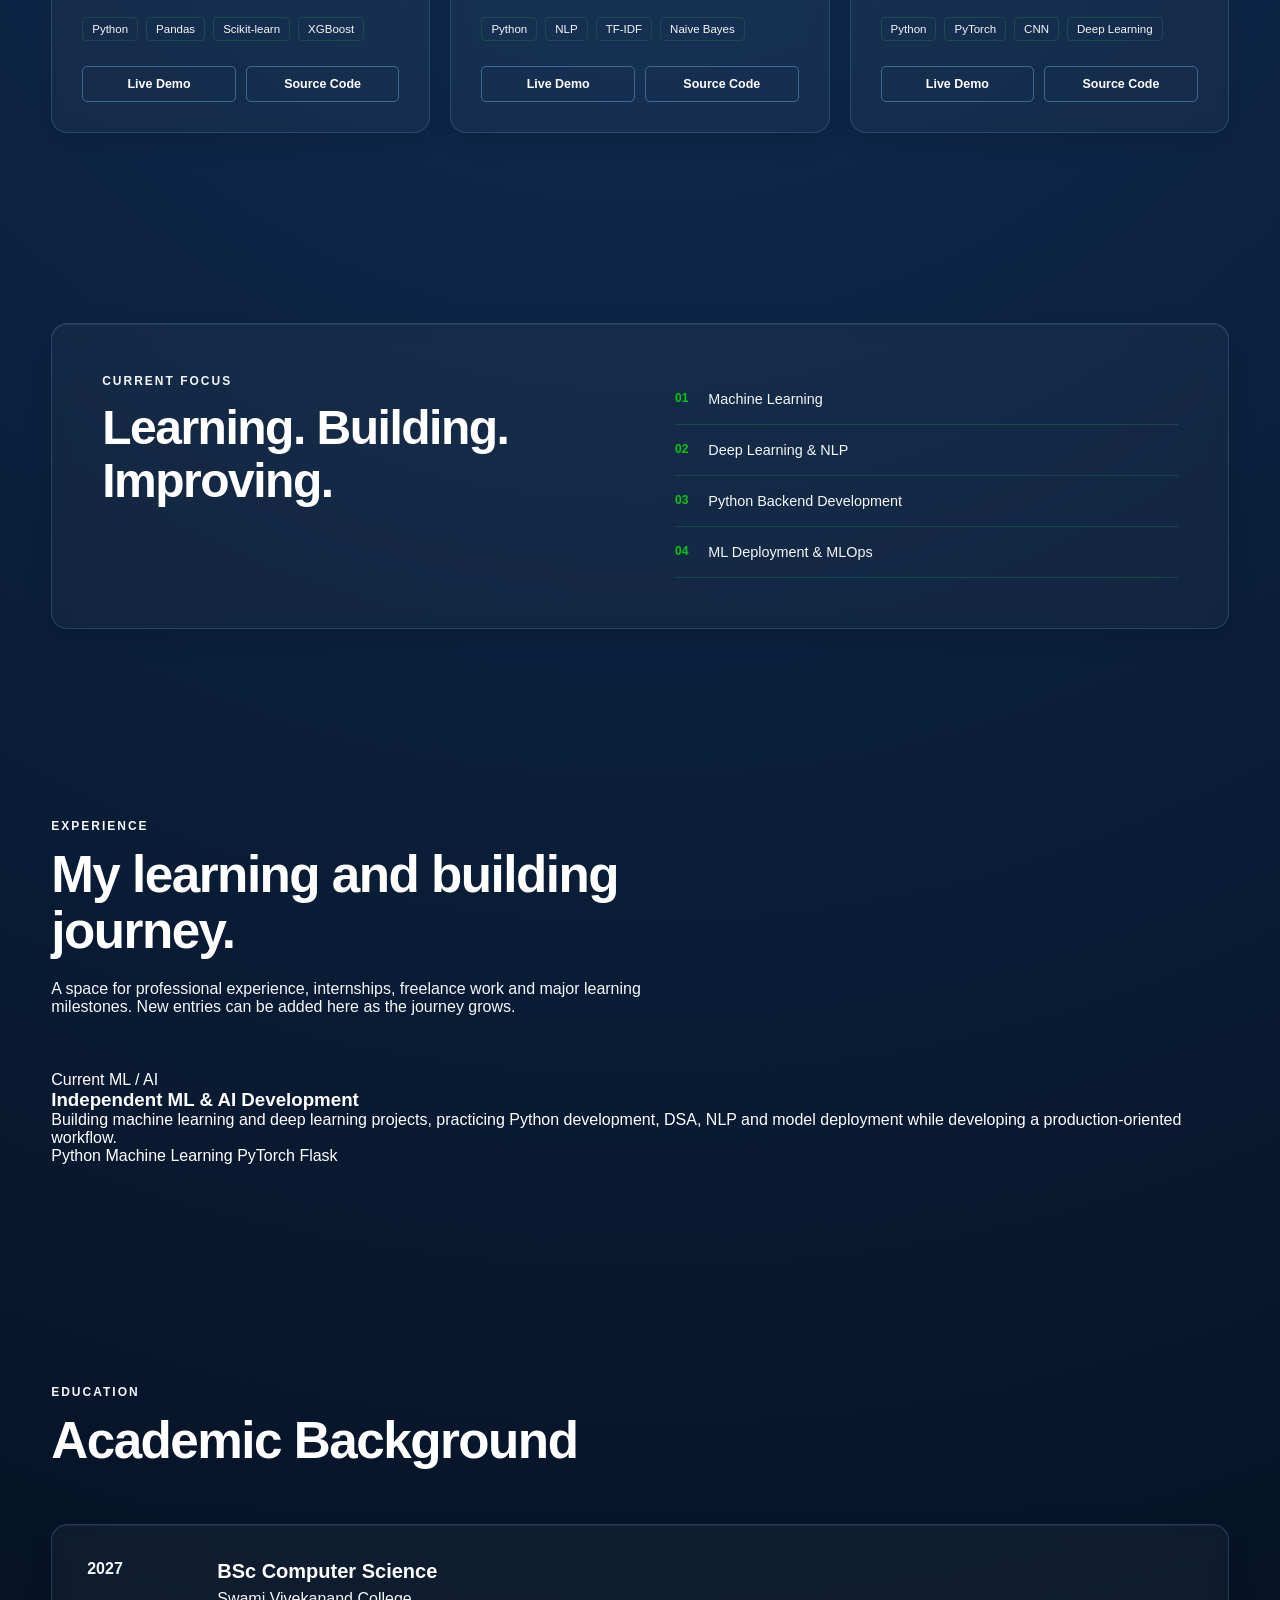
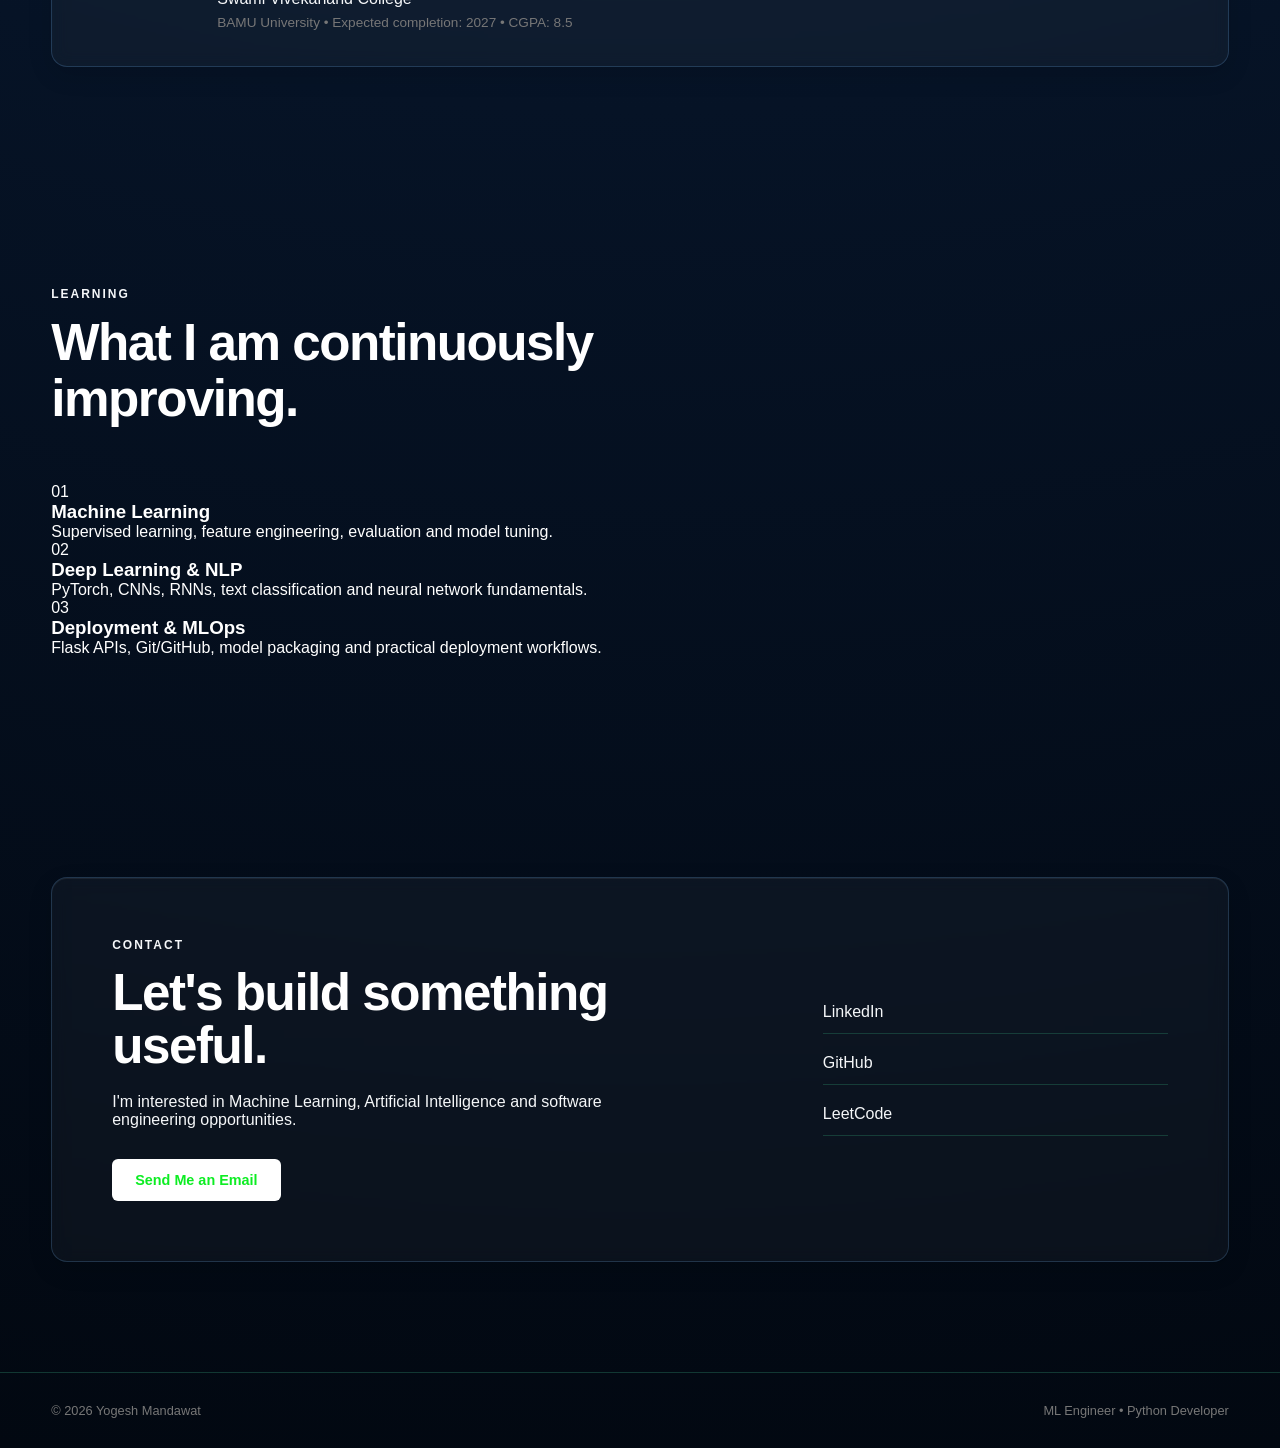
==== commit 92e78f35: "Revise portfolio content and structure Updated various sections of the portfolio to reflect current " ====
--- a/index.html
+++ b/index.html
@@ -29,7 +29,6 @@
 </head>
 
 <body>
-    <body>
 
     <!-- Animated Background -->
     <canvas id="background"></canvas>
@@ -54,7 +53,11 @@
 
                 <a href="#projects" class="nav-link">Projects</a>
 
+                <a href="#experience" class="nav-link">Experience</a>
+
                 <a href="#education" class="nav-link">Education</a>
+
+                <a href="#learning" class="nav-link">Learning</a>
 
                 <a href="#contact" class="nav-link">Contact</a>
 
@@ -82,10 +85,10 @@
         <!-- ================= HERO ================= -->
 
         <section class="hero section" id="home">
-            <source src="videos/anime.mp4" type="video/mp4">
-
-            <div class="container hero-container">
-
+
+            <div class="hero-container">
+
+                <!-- LEFT SIDE -->
                 <div class="hero-content">
 
                     <p class="hero-greeting">
@@ -98,16 +101,15 @@
 
                     <h2>
                         ML Engineer
-                        <span>|</span>
-                        Python Developer
                     </h2>
 
+                    <p class="hero-subtitle">
+                        Python Developer • Machine Learning • Deep Learning
+                    </p>
+
                     <p class="hero-description">
-
-                        I build machine learning systems,
-                        AI-powered applications and practical
-                        software solutions using Python.
-
+                        I build practical machine learning and AI applications with Python,
+                        from data preprocessing and model development to deployment.
                     </p>
 
                     <div class="hero-buttons">
@@ -122,55 +124,22 @@
 
                     </div>
 
-                    <div class="social-links">
-
-                        <a href="https://github.com/yogirajput7439" target="_blank" rel="noopener noreferrer">
-                            GitHub
-                        </a>
-
-                        <a href="https://www.linkedin.com/in/yogesh-mandawat-041418373/" target="_blank" rel="noopener noreferrer">
-                            LinkedIn
-                        </a>
-
-                        <a href="https://leetcode.com/u/yogirajput7439/" target="_blank" rel="noopener noreferrer">
-                            LeetCode
-                        </a>
-
-                    </div>
-
-                </div>
-
-
+                </div>
+
+
+                <!-- RIGHT SIDE -->
                 <div class="hero-visual">
 
-                    <div class="code-card">
-
-                        <div class="code-header">
-
-                            <span></span>
-                            <span></span>
-                            <span></span>
-
-                        </div>
-
-                        <div class="code-content">
-
-<pre><code><span class="code-purple">class</span> <span class="code-blue">MLEngineer</span>:
-
-    <span class="code-purple">def</span> <span class="code-yellow">build</span>(self):
-
-        skills = [
-            <span class="code-green">"Python"</span>,
-            <span class="code-green">"Machine Learning"</span>,
-            <span class="code-green">"Deep Learning"</span>,
-            <span class="code-green">"NLP"</span>
-        ]
-
-        <span class="code-purple">return</span> skills</code></pre>
-
-                        </div>
-
-                    </div>
+                    <div class="profile-glow"></div>
+
+                    <div class="profile-image">
+                        <img
+                            src="static/images/profile2.png"
+                            alt="Yogesh Mandawat - ML Engineer"
+                        >
+                    </div>
+
+                    <div class="profile-base"></div>
 
                 </div>
 
@@ -203,22 +172,49 @@
                     <div class="about-text">
 
                         <p>
-                            I'm a Computer Science graduate focused on
-                            Machine Learning, Artificial Intelligence
-                            and Python development.
-                        </p>
-
-                        <p>
-                            My goal is to understand how intelligent
-                            systems work and turn those concepts into
-                            useful, real-world applications.
-                        </p>
-
-                        <p>
-                            I'm currently developing my skills across
-                            Machine Learning, Deep Learning, NLP,
-                            backend development and deployment.
-                        </p>
+                            I'm a Computer Science student focused on Machine Learning,
+                            Artificial Intelligence and Python development.
+                            I enjoy turning concepts into working systems.
+                        </p>
+
+                        <p>
+                            My goal is to understand how intelligent systems work and
+                            turn those concepts into useful, real-world applications.
+                            I am especially interested in model development,
+                            backend integration and deployment.
+                        </p>
+
+                        <p>
+                            I'm currently developing my skills across Machine Learning,
+                            Deep Learning, NLP, backend development, APIs
+                            and ML deployment. This portfolio is designed
+                            to grow with that journey.
+                        </p>
+
+                    </div>
+
+
+                    <div class="about-facts">
+
+                        <div class="fact-item">
+                            <span>Education</span>
+                            <strong>BSc Computer Science</strong>
+                        </div>
+
+                        <div class="fact-item">
+                            <span>Current Direction</span>
+                            <strong>ML Engineer / Python Developer</strong>
+                        </div>
+
+                        <div class="fact-item">
+                            <span>Core Stack</span>
+                            <strong>Python • ML • PyTorch • Flask • SQL</strong>
+                        </div>
+
+                        <div class="fact-item">
+                            <span>Approach</span>
+                            <strong>Learn → Build → Deploy → Improve</strong>
+                        </div>
 
                     </div>
 
@@ -285,6 +281,37 @@
         </section>
 
 
+        <!-- ================= QUICK STATS ================= -->
+
+        <section class="quick-stats">
+
+            <div class="container quick-stats-grid">
+
+                <div class="stat-item">
+                    <strong>8.5</strong>
+                    <span>Current CGPA</span>
+                </div>
+
+                <div class="stat-item">
+                    <strong>75+</strong>
+                    <span>LeetCode Problems</span>
+                </div>
+
+                <div class="stat-item">
+                    <strong>ML</strong>
+                    <span>Primary Career Focus</span>
+                </div>
+
+                <div class="stat-item">
+                    <strong>2027</strong>
+                    <span>Graduation</span>
+                </div>
+
+            </div>
+
+        </section>
+
+
         <!-- ================= SKILLS ================= -->
 
         <section class="skills section" id="skills">
@@ -317,7 +344,7 @@
                         </h3>
 
                         <p>
-                            Python, C++, SQL
+                            Python, C++, SQL, PHP
                         </p>
 
                     </div>
@@ -334,7 +361,7 @@
                         </h3>
 
                         <p>
-                            Scikit-learn, XGBoost, LightGBM
+                            Scikit-learn, XGBoost, LightGBM, Pytorch
                         </p>
 
                     </div>
@@ -453,7 +480,7 @@
 
                             <div class="project-links">
 
-                                <a href="#"
+                                <a href="https://github.com/yogirajput7439"
                                    target="_blank"
                                    rel="noopener noreferrer"
                                    aria-label="GitHub">
@@ -696,6 +723,74 @@
         </section>
 
 
+        <!-- ================= EXPERIENCE ================= -->
+
+        <section class="experience section" id="experience">
+
+            <div class="container">
+
+                <div class="section-heading">
+
+                    <p class="section-label">Experience</p>
+
+                    <h2>My learning and building journey.</h2>
+
+                    <p class="section-description">
+                        A space for professional experience, internships,
+                        freelance work and major learning milestones.
+                        New entries can be added here as the journey grows.
+                    </p>
+
+                </div>
+
+                <div class="experience-list">
+
+                    <article class="experience-card">
+                        <div class="experience-meta">
+                            <span>Current</span>
+                            <span>ML / AI</span>
+                        </div>
+                        <div class="experience-content">
+                            <h3>Independent ML & AI Development</h3>
+                            <p>
+                                Building machine learning and deep learning projects,
+                                practicing Python development, DSA, NLP and model
+                                deployment while developing a production-oriented workflow.
+                            </p>
+                            <div class="experience-tags">
+                                <span>Python</span>
+                                <span>Machine Learning</span>
+                                <span>PyTorch</span>
+                                <span>Flask</span>
+                            </div>
+                        </div>
+                    </article>
+
+                    <!-- ADD FUTURE EXPERIENCE HERE -->
+                    <!--
+                    <article class="experience-card">
+                        <div class="experience-meta">
+                            <span>2027 — Present</span>
+                            <span>Company / Internship</span>
+                        </div>
+                        <div class="experience-content">
+                            <h3>Role Title</h3>
+                            <p>Describe your responsibilities, impact and technologies.</p>
+                            <div class="experience-tags">
+                                <span>Python</span>
+                                <span>SQL</span>
+                            </div>
+                        </div>
+                    </article>
+                    -->
+
+                </div>
+
+            </div>
+
+        </section>
+
+
         <!-- ================= EDUCATION ================= -->
 
         <section class="education section" id="education">
@@ -718,25 +813,59 @@
                 <div class="education-card">
 
                     <div class="education-year">
-                        2026
+                        2027
                     </div>
 
                     <div class="education-content">
 
                         <h3>
-                            Bachelor of Science in Computer Science
+                            BSc Computer Science
                         </h3>
 
                         <p>
-                            Vivekanand College
+                            Swami Vivekanand College
                         </p>
 
                         <span>
-                            Computer Science
+                            BAMU University • Expected completion: 2027 • CGPA: 8.5
                         </span>
 
                     </div>
 
+                </div>
+
+            </div>
+
+        </section>
+
+
+        <!-- ================= LEARNING ================= -->
+
+        <section class="learning section" id="learning">
+
+            <div class="container">
+
+                <div class="section-heading">
+                    <p class="section-label">Learning</p>
+                    <h2>What I am continuously improving.</h2>
+                </div>
+
+                <div class="learning-grid">
+                    <article class="learning-card">
+                        <span>01</span>
+                        <h3>Machine Learning</h3>
+                        <p>Supervised learning, feature engineering, evaluation and model tuning.</p>
+                    </article>
+                    <article class="learning-card">
+                        <span>02</span>
+                        <h3>Deep Learning & NLP</h3>
+                        <p>PyTorch, CNNs, RNNs, text classification and neural network fundamentals.</p>
+                    </article>
+                    <article class="learning-card">
+                        <span>03</span>
+                        <h3>Deployment & MLOps</h3>
+                        <p>Flask APIs, Git/GitHub, model packaging and practical deployment workflows.</p>
+                    </article>
                 </div>
 
             </div>
@@ -768,7 +897,7 @@
                             engineering opportunities.
                         </p>
 
-                        <a href="mailto:yogeshmandawat.ml@gmail.com"
+                        <a href="mailto:yogeshmandawat2003@gmail.com"
                            class="btn btn-primary">
                             Send Me an Email
                         </a>
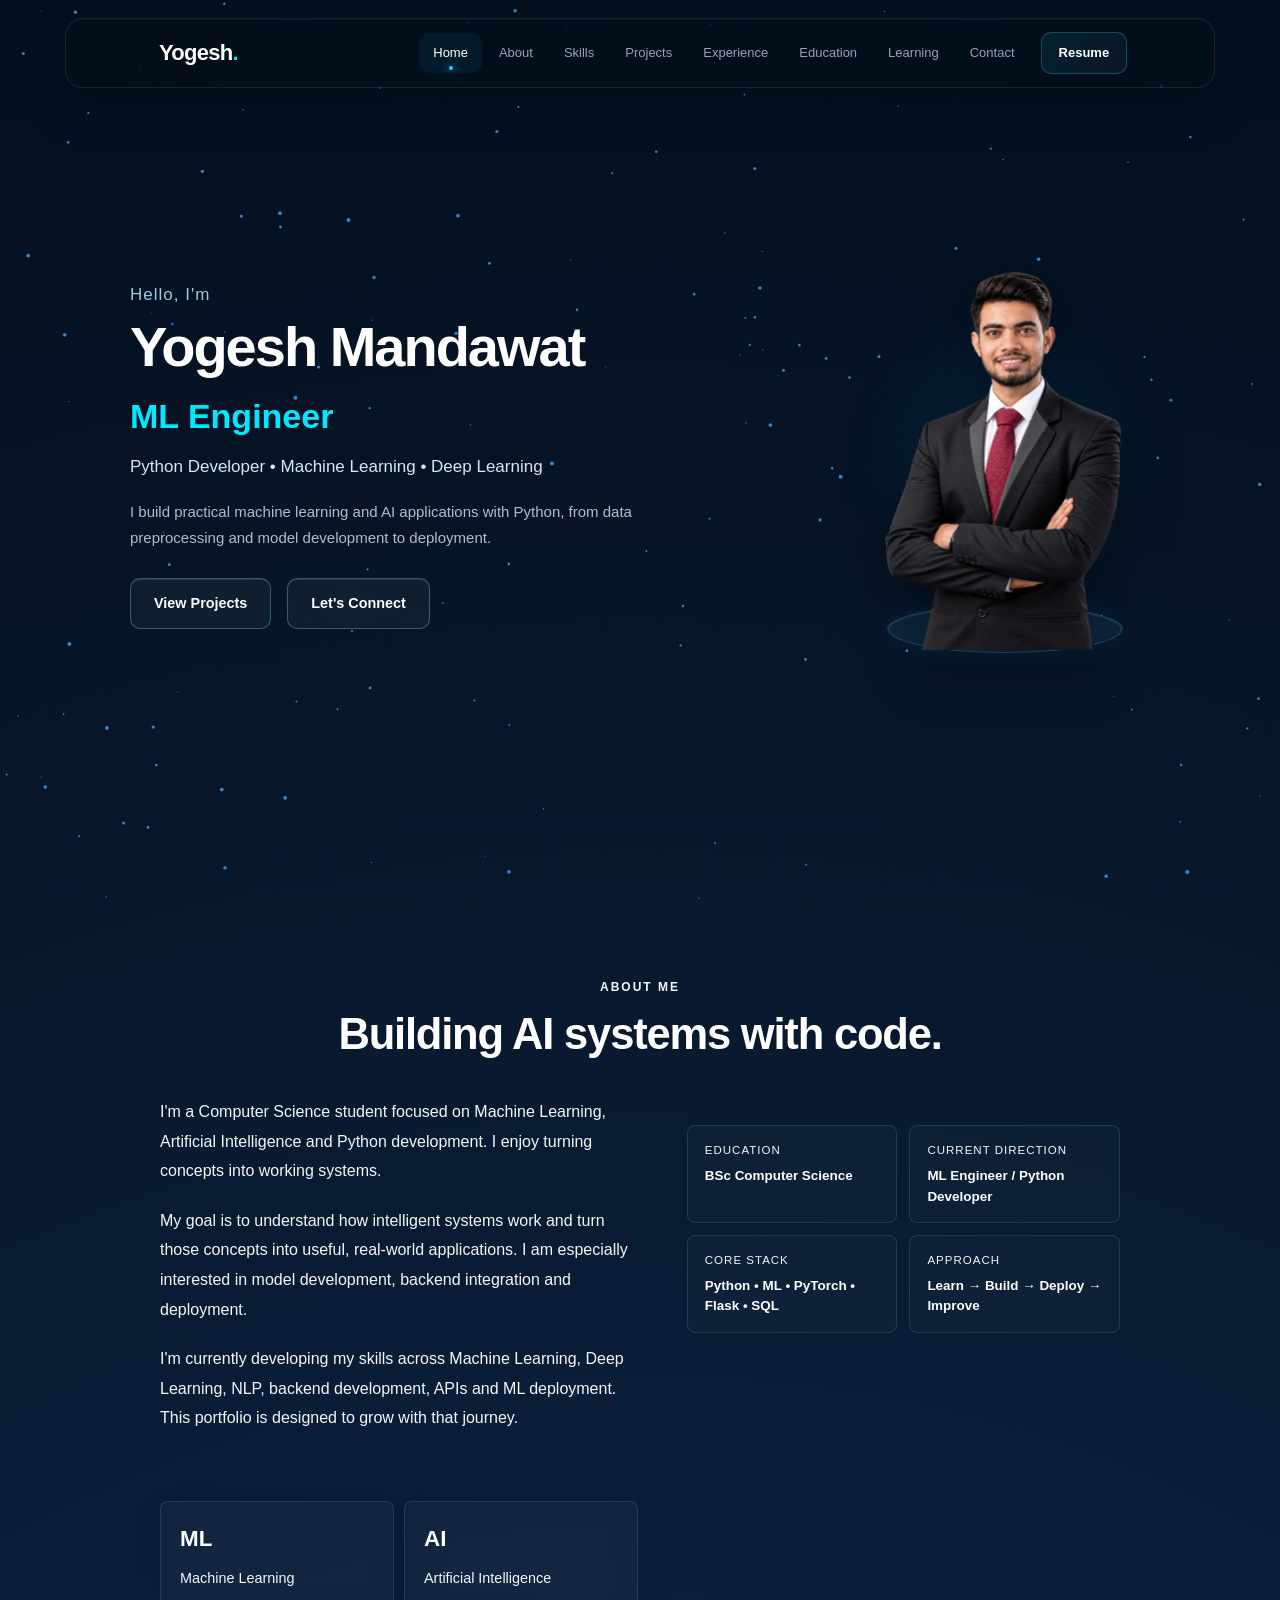
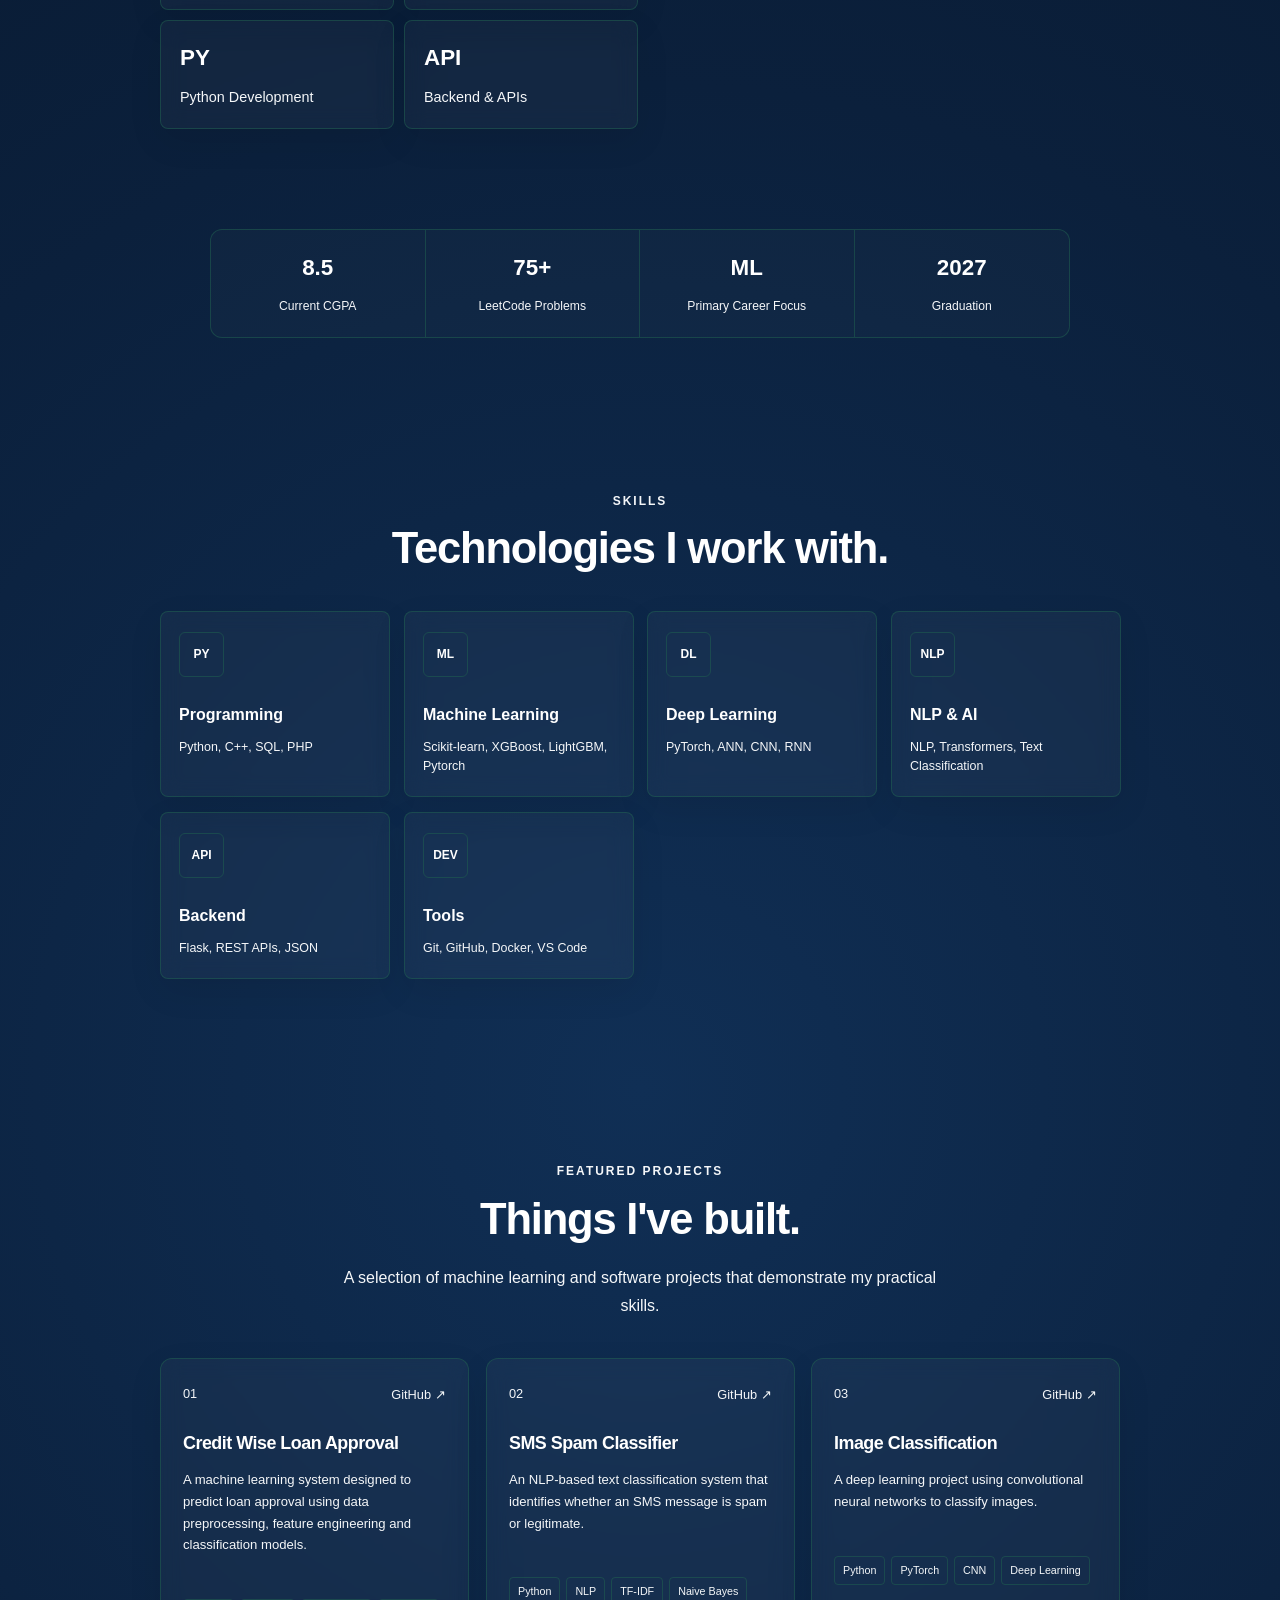
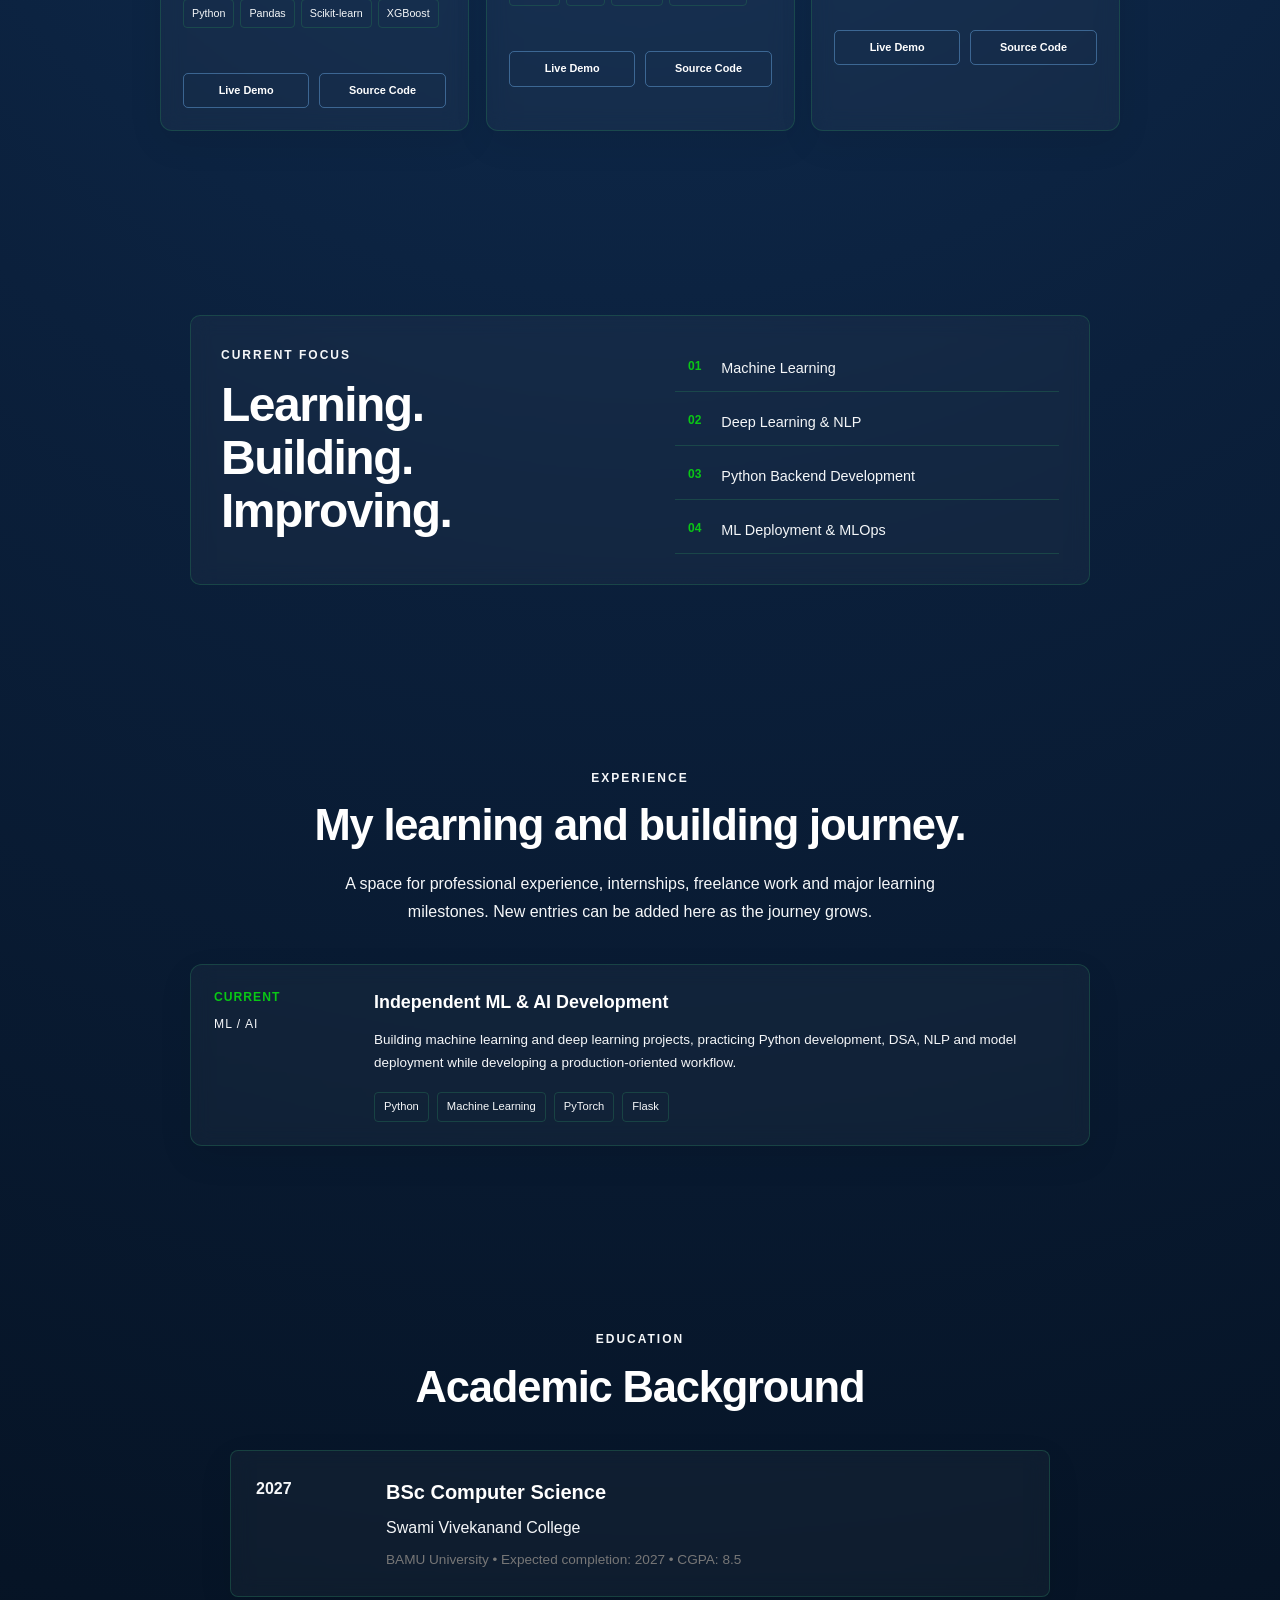
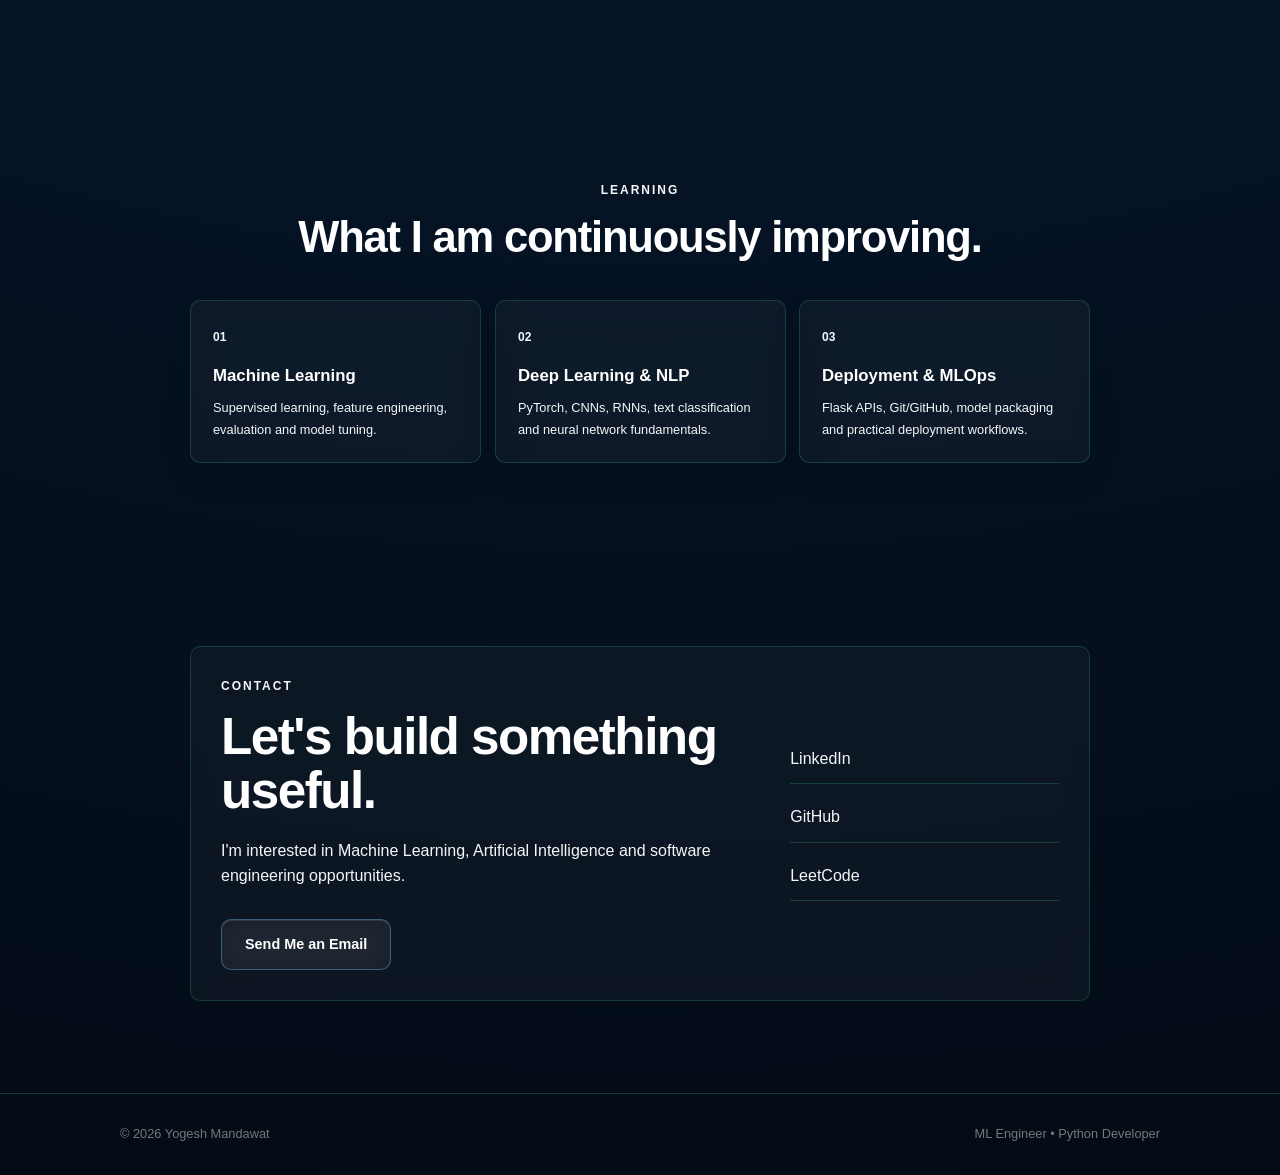
==== commit 29881eea: "Update profile image source path" ====
--- a/index.html
+++ b/index.html
@@ -134,7 +134,7 @@
 
                     <div class="profile-image">
                         <img
-                            src="static/images/profile2.png"
+                            src="images/profile2.png"
                             alt="Yogesh Mandawat - ML Engineer"
                         >
                     </div>
--- a/css/style.css
+++ b/css/style.css
@@ -1,178 +1,70 @@
+/* =========================================
+   GLOBAL RESET & THEME
+========================================= */
+
+:root {
+    --bg: transparent;
+    --bg-soft: transparent;
+    --card: rgba(255, 255, 255, 0.035);
+    --card-hover: rgba(9, 47, 72, 0.367);
+    --text: #0ac716;
+    --text-soft: #f5f7f9;
+    --border: rgba(33, 100, 81, 0.526);
+    --accent: #ffffff;
+    --accent-dark: #0ded23;
+    --cyan: #19d9ff;
+    --max-width: 1180px;
+    --transition: 0.3s ease;
+}
+
 * {
     margin: 0;
     padding: 0;
     box-sizing: border-box;
 }
 
-/* =========================================
-   ANIMATED AI / DATA BACKGROUND
-========================================= */
+html {
+    scroll-behavior: smooth;
+}
 
 body {
     min-height: 100vh;
-    font-family: Arial, sans-serif;
-    color: white;
+    font-family: "Inter", Arial, sans-serif;
+    color: #ffffff;
+    line-height: 1.6;
+    overflow-x: hidden;
 
     background:
-        radial-gradient(
-            circle at 50% 45%,
-            #102f55 0%,
-            #0b203c 30%,
-            #061326 60%,
-            #020811 100%
-        );
-}
-
-/* Subtle Data Grid */
-
-body::before {
-    content: "";
-
-    position: fixed;
-    inset: 0;
-
-    pointer-events: none;
-
-    background-image:
-        linear-gradient(
-            rgba(70, 150, 220, 0.035) 1px,
-            transparent 1px
-        ),
-        linear-gradient(
-            90deg,
-            rgba(70, 150, 220, 0.035) 1px,
-            transparent 1px
-        );
-
-    background-size: 50px 50px;
-
-    mask-image:
-        radial-gradient(
-            ellipse at center,
-            black 20%,
-            transparent 85%
-        );
-
-    z-index: -2;
-}
-
-/* Particle Canvas */
-
-#background {
-    position: fixed;
-
-    top: 0;
-    left: 0;
-
-    width: 100%;
-    height: 100%;
-
-    z-index: -1;
-
-    pointer-events: none;
-}
-
-.content {
-    position: relative;
-    z-index: 1;
-    color: white;
-    text-align: center;
-    padding-top: 40vh;
-}
-
-/* =========================================
-   GLOBAL
-========================================= */
-
-:root {
-    --bg: transparent;
-    --bg-soft: transparent;
-
-    --card: rgba(255, 255, 255, 0.035);
-    /* --card: transparent; */
-    --card-hover: rgba(9, 47, 72, 0.367);
-    /* --card-hover: transparent; */
-
-    --text: #0ac716;
-    --text-soft: #f5f7f9;
-
-    --border: rgba(33, 100, 81, 0.526);
-
-    --accent: #ffffff;
-    --accent-dark: #0ded23;
-
-    --max-width: 1180px;
-
-    --transition: 0.3s ease;
-
-.project-btn {
-    background: transparent;
-    color: #ffffff;
-    border: 1px solid rgba(120, 190, 255, 0.4);
-}
-
-.project-btn:hover {
-    background: rgba(120, 190, 255, 0.12);
-    color: #ffffff;
-    border-color: rgba(120, 190, 255, 0.7);
-}
-
-}
-
-* {
-    margin: 0;
-    padding: 0;
-    box-sizing: border-box;
-}
-
-
-html {
-    scroll-behavior: smooth;
-}
-
-
-/* body {
-    font-family: "Inter", sans-serif;
-    background: var(--bg);
-    color: var(--text);
-    line-height: 1.6;
-} */
-
-
+        radial-gradient(circle at 50% 45%, #102f55 0%, #0b203c 30%, #061426 65%, #030b16 100%);
+}
 
 a {
     color: inherit;
     text-decoration: none;
 }
 
-
 button {
-    font-family: inherit;
-}
-
+    font: inherit;
+}
 
 img {
     max-width: 100%;
     display: block;
 }
 
-
 .container {
     width: min(92%, var(--max-width));
     margin: 0 auto;
 }
 
-
 .section {
     padding: 110px 0;
 }
-
 
 .section-heading {
     max-width: 750px;
     margin-bottom: 55px;
 }
-
 
 .section-label {
     text-transform: uppercase;
@@ -183,20 +75,43 @@
     margin-bottom: 14px;
 }
 
-
 .section-heading h2 {
     font-size: clamp(2rem, 4vw, 3.2rem);
     line-height: 1.1;
     letter-spacing: -1.5px;
 }
 
-
 .section-description {
     margin-top: 20px;
     color: var(--text-soft);
     max-width: 650px;
 }
 
+/* =========================================
+   ANIMATED BACKGROUND
+========================================= */
+
+body::before {
+    content: "";
+    position: fixed;
+    inset: 0;
+    z-index: -3;
+    pointer-events: none;
+    opacity: 0.25;
+    background-image:
+        linear-gradient(rgba(80, 170, 255, 0.035) 1px, transparent 1px),
+        linear-gradient(90deg, rgba(80, 170, 255, 0.035) 1px, transparent 1px);
+    background-size: 55px 55px;
+}
+
+#background {
+    position: fixed;
+    inset: 0;
+    width: 100%;
+    height: 100%;
+    z-index: -2;
+    pointer-events: none;
+}
 
 /* =========================================
    NAVBAR
@@ -204,442 +119,392 @@
 
 .navbar {
     position: fixed;
-    top: 0;
-    left: 0;
+    top: 18px;
+    left: 50%;
+    transform: translateX(-50%);
+    width: min(1150px, calc(100% - 40px));
+    z-index: 1000;
+
+    background: rgba(4, 13, 25, 0.62);
+    border: 1px solid rgba(130, 190, 220, 0.13);
+    border-radius: 18px;
+    backdrop-filter: blur(20px);
+    -webkit-backdrop-filter: blur(20px);
+
+    box-shadow:
+        0 15px 45px rgba(0, 0, 0, 0.25),
+        inset 0 1px 0 rgba(255, 255, 255, 0.04);
+
+    transition:
+        top 0.35s ease,
+        width 0.35s ease,
+        background 0.35s ease,
+        box-shadow 0.35s ease;
+}
+
+.navbar.scrolled {
+    top: 10px;
+    width: min(1080px, calc(100% - 30px));
+    background: rgba(3, 12, 23, 0.86);
+    box-shadow:
+        0 12px 40px rgba(0, 0, 0, 0.35),
+        0 0 25px rgba(0, 180, 255, 0.04);
+}
+
+.nav-container {
+    height: 68px;
+    padding: 0 18px 0 24px;
+    display: flex;
+    align-items: center;
+}
+
+.logo {
+    color: #ffffff;
+    text-decoration: none;
+    font-size: 22px;
+    font-weight: 750;
+    letter-spacing: -0.7px;
+    white-space: nowrap;
+    transition: transform 0.3s ease;
+}
+
+.logo span {
+    color: var(--cyan);
+    transition: text-shadow 0.3s ease;
+}
+
+.logo:hover {
+    transform: translateY(-1px);
+}
+
+.logo:hover span {
+    text-shadow: 0 0 12px rgba(25, 217, 255, 0.8);
+}
+
+.nav-menu {
+    position: relative;
+    display: flex;
+    align-items: center;
+    gap: 3px;
+    margin-left: auto;
+}
+
+.nav-link {
+    position: relative;
+    padding: 10px 14px;
+    color: #91a5b5;
+    text-decoration: none;
+    font-size: 13px;
+    font-weight: 500;
+    border-radius: 10px;
+    transition: color 0.25s ease, background 0.25s ease;
+}
+
+.nav-link:hover {
+    color: #ffffff;
+    background: rgba(255, 255, 255, 0.045);
+}
+
+.nav-link.active {
+    color: #ffffff;
+    background: rgba(0, 190, 255, 0.07);
+}
+
+.nav-link.active::after {
+    content: "";
+    position: absolute;
+    left: 50%;
+    bottom: 3px;
+    width: 4px;
+    height: 4px;
+    transform: translateX(-50%);
+    border-radius: 50%;
+    background: var(--cyan);
+    box-shadow: 0 0 10px rgba(30, 220, 255, 0.9);
+}
+
+.nav-resume {
+    margin-left: 9px;
+    padding: 10px 17px;
+    color: #ffffff;
+    text-decoration: none;
+    font-size: 13px;
+    font-weight: 600;
+    border-radius: 10px;
+    background: linear-gradient(135deg, rgba(0, 200, 255, 0.10), rgba(255, 255, 255, 0.04));
+    border: 1px solid rgba(40, 205, 255, 0.30);
+    transition: transform 0.25s ease, border-color 0.25s ease, background 0.25s ease, box-shadow 0.25s ease;
+}
+
+.nav-resume:hover {
+    transform: translateY(-2px);
+    border-color: rgba(40, 215, 255, 0.65);
+    background: rgba(0, 190, 255, 0.12);
+    box-shadow: 0 0 22px rgba(0, 190, 255, 0.10);
+}
+
+.menu-toggle {
+    display: none;
+    width: 42px;
+    height: 42px;
+    margin-left: auto;
+    padding: 0;
+    border-radius: 10px;
+    border: 1px solid rgba(120, 190, 230, 0.18);
+    background: rgba(255, 255, 255, 0.04);
+    cursor: pointer;
+}
+
+.menu-toggle span {
+    display: block;
+    width: 19px;
+    height: 2px;
+    margin: 4px auto;
+    border-radius: 10px;
+    background: #ffffff;
+    transition: transform 0.3s ease, opacity 0.3s ease;
+}
+
+.menu-toggle.active span:nth-child(1) {
+    transform: translateY(6px) rotate(45deg);
+}
+
+.menu-toggle.active span:nth-child(2) {
+    opacity: 0;
+}
+
+.menu-toggle.active span:nth-child(3) {
+    transform: translateY(-6px) rotate(-45deg);
+}
+
+/* =========================================
+   HERO
+========================================= */
+
+.hero {
+    min-height: 100vh;
     width: 100%;
-    z-index: 1000;
-
     background: transparent;
-    backdrop-filter: blur(12px);
-
-    border-bottom: 1px solid rgba(255, 255, 255, 0.06);
-}
-
-
-.nav-container {
-    height: 78px;
+    position: relative;
+    overflow: hidden;
+    display: flex;
+    align-items: center;
+}
+
+.hero-container {
+    width: 100%;
+    max-width: var(--max-width);
+    min-height: 100vh;
+    margin: 0 auto;
+    padding: 60px 20px 40px;
 
     display: flex;
     align-items: center;
     justify-content: space-between;
-}
-
-
-.logo {
-    font-size: 1.35rem;
-    font-weight: 800;
-    letter-spacing: -0.5px;
-}
-
-
-.logo span {
-    color: var(--text-soft);
-}
-
-
-.nav-menu {
-    display: flex;
-    align-items: center;
-    gap: 30px;
-    
-}
-
-
-.nav-link {
-    color: white;
-    font-size: 0.9rem;
-    transition: var(--transition);
-}
-
-
-.nav-link:hover,
-.nav-link.active {
-    color: var(--text);
-}
-
-
-.nav-resume {
-    padding: 10px 18px;
-
-    border: 1px solid aqua;
-    border-radius: 6px;
-
-    font-size: 0.85rem;
-
-    transition: var(--transition); 
-}
-
-
-.nav-resume:hover {
-    background: transparent;
-    color: greenyellow;
-}
-
-
-.menu-toggle {
-    display: none;
-
-    background: transparent;
-    border: none;
-
-    cursor: pointer;
-
-    width: 30px;
-}
-
-
-.menu-toggle span {
-    display: block;
-
-    height: 2px;
-    margin: 5px 0;
-
-    background: var(--text);
-
-    transition: var(--transition);
-}
-
-
-/* =========================================
-   HERO
-========================================= */
-
-/* Professional Glass Hero */
-
-/* Home / Hero - Transparent Glass */
-.hero {
-    /* background: transparent; */
-    
-    min-height: 100vh;
-    width: 100%;
-    background: transparent !important;
+    gap: 40px;
+}
+
+.hero-content {
+    flex: 1;
+    max-width: 620px;
     position: relative;
-
-}
-
-/* Hero content ko subtle glass panel */
-.hero-container {
-    background: rgba(255, 255, 255, 0.025);
-    border: 1px solid rgba(150, 200, 255, 0.12);
-    backdrop-filter: blur(8px);
-    -webkit-backdrop-filter: blur(8px);
-}
-
+    z-index: 5;
+}
 
 .hero-greeting {
-    color: var(--text-soft);
-
-    font-size: 1rem;
-    font-weight: 500;
-
-    margin-bottom: 15px;
-}
-
-
-.hero h1 {
-    font-size: clamp(3rem, 7vw, 6rem);
-
-    line-height: 0.95;
-
-    letter-spacing: -5px;
-
-    margin-bottom: 20px;
-}
-
-
-.hero h2 {
-    font-size: clamp(1.2rem, 2.5vw, 1.7rem);
-
-    font-weight: 500;
-
-    color: var(--text-soft);
-}
-
-
-.hero h2 span {
-    margin: 0 8px;
-}
-
+    font-size: 20px;
+    color: #9fc9e8;
+    margin-bottom: 10px;
+    letter-spacing: 1px;
+}
+
+.hero-content h1 {
+    font-size: clamp(42px, 5vw, 64px);
+    line-height: 1.05;
+    margin: 0;
+    color: #ffffff;
+    letter-spacing: -2px;
+}
+
+.hero-content h2 {
+    font-size: clamp(26px, 3.2vw, 40px);
+    margin: 14px 0 10px;
+    color: #00eaff;
+    font-weight: 600;
+}
+
+.hero-subtitle {
+    font-size: 19px;
+    color: #d7e7f3;
+    margin: 10px 0 20px;
+}
 
 .hero-description {
-    max-width: 620px;
-
-    margin-top: 28px;
-
-    color: var(--text-soft);
-
-    font-size: 1.05rem;
-}
-
+    max-width: 580px;
+    font-size: 16px;
+    line-height: 1.7;
+    color: rgba(235, 245, 255, 0.75);
+    margin-bottom: 30px;
+}
 
 .hero-buttons {
     display: flex;
-
-    gap: 14px;
-
-    margin-top: 35px;
-}
-
+    gap: 16px;
+    flex-wrap: wrap;
+}
 
 .btn {
     display: inline-flex;
-
     align-items: center;
     justify-content: center;
-
     padding: 13px 23px;
-
-    border-radius: 6px;
-
+    border-radius: 10px;
     font-size: 0.9rem;
     font-weight: 600;
-
-    transition: var(--transition);
-}
-
-
-.btn-primary {
-    background: var(--accent);
-    color: var(--accent-dark);
-}
-
-
-.btn-primary:hover {
+    background: rgba(255, 255, 255, 0.045);
+    color: #ffffff;
+    border: 1px solid rgba(120, 210, 255, 0.35);
+    backdrop-filter: blur(12px);
+    -webkit-backdrop-filter: blur(12px);
+    box-shadow: inset 0 1px 1px rgba(255, 255, 255, 0.12);
+    transition: transform 0.3s ease, background 0.3s ease, border-color 0.3s ease, box-shadow 0.3s ease;
+}
+
+.btn:hover {
+    background: rgba(255, 255, 255, 0.09);
+    border-color: rgba(0, 234, 255, 0.7);
     transform: translateY(-3px);
-}
-
-
-.btn-secondary {
-    border: 1px solid var(--border);
-    color: var(--text);
-}
-
-
-.btn-secondary:hover {
-    background: var(--card);
-}
-
-
-.social-links {
-    display: flex;
-
-    gap: 24px;
-
-    margin-top: 35px;
-}
-
-
-.social-links a {
-    color: var(--text-soft);
-
-    font-size: 0.85rem;
-
-    border-bottom: 1px solid transparent;
-
-    transition: var(--transition);
-}
-
-
-.social-links a:hover {
-    color: var(--text);
-
-    border-bottom-color: var(--text);
-}
-
+    box-shadow:
+        inset 0 1px 2px rgba(255, 255, 255, 0.18),
+        0 8px 25px rgba(0, 180, 255, 0.10);
+}
 
 /* =========================================
-   CODE CARD
+   HERO PROFILE
 ========================================= */
 
 .hero-visual {
+    flex: 0 0 360px;
+    height: 500px;
     display: flex;
     justify-content: center;
-}
-
-
-.code-card {
-    width: 100%;
-    max-width: 470px;
-
-    background: var(--card);
-
-    border: 1px solid var(--border);
-
-    border-radius: 12px;
-
-    overflow: hidden;
-
-    box-shadow:
-        0 30px 80px rgba(0, 0, 0, 0.35);
-
-    transform: rotate(1deg);
-}
-
-
-.code-header {
-    height: 42px;
-
+    align-items: center;
+    position: relative;
+}
+
+.profile-glow {
+    position: absolute;
+    width: 360px;
+    height: 360px;
+    border-radius: 50%;
+    background: radial-gradient(circle, rgba(0, 190, 255, 0.12), transparent 70%);
+    filter: blur(15px);
+    z-index: 1;
+    pointer-events: none;
+}
+
+.profile-image {
+    width: 300px;
+    height: 460px;
+    position: relative;
+    z-index: 2;
     display: flex;
-    align-items: center;
-
-    gap: 7px;
-
-    padding: 0 15px;
-
-    border-bottom: 1px solid var(--border);
-}
-
-
-.code-header span {
-    width: 9px;
-    height: 9px;
-
-    border-radius: 50%;
-
-    background: #555;
-}
-
-
-.code-content {
-    padding: 28px;
-
-    overflow-x: auto;
-}
-
-
-.code-content pre {
-    font-family: monospace;
-
-    font-size: 0.9rem;
-
-    line-height: 1.8;
-
-    color: #ddd;
-}
-
-
-.code-purple {
-    color: #c792ea;
-}
-
-
-.code-blue {
-    color: #82aaff;
-}
-
-
-.code-yellow {
-    color: #ffcb6b;
-}
-
-
-.code-green {
-    color: #c3e88d;
-}
-
-/* =========================================
-   HERO BACKGROUND VIDEO
-========================================= */
-
-.hero-video {
-    position: absolute;
-
-    top: 0;
-    left: 0;
-
+    align-items: flex-end;
+    justify-content: center;
+}
+
+.profile-image img {
     width: 100%;
     height: 100%;
-
-    object-fit: cover;
-
-    z-index: -2;
-}
-
-
-/* Dark overlay */
-.hero::before {
-    content: "";
-
+    object-fit: contain;
+    object-position: center bottom;
+    display: block;
+    filter: drop-shadow(0 15px 30px rgba(0, 0, 0, 0.35));
+    transition: transform 0.4s ease, filter 0.4s ease;
+}
+
+.profile-image:hover img {
+    transform: translateY(-5px) scale(1.01);
+    filter:
+        drop-shadow(0 20px 35px rgba(0, 0, 0, 0.4))
+        drop-shadow(0 0 25px rgba(0, 190, 255, 0.12));
+}
+
+.profile-base {
     position: absolute;
-
-    top: 0;
-    left: 0;
-
-    width: 100%;
-    height: 100%;
-
-    background: rgba(0, 0, 0, 0.45);
-
-    z-index: -1;
-}
-
+    width: 280px;
+    height: 55px;
+    left: 50%;
+    bottom: 18px;
+    transform: translateX(-50%);
+    border-radius: 50%;
+    background: rgba(80, 190, 255, 0.10);
+    border: 1px solid rgba(120, 210, 255, 0.25);
+    backdrop-filter: blur(10px);
+    -webkit-backdrop-filter: blur(10px);
+    box-shadow:
+        0 0 25px rgba(0, 180, 255, 0.12),
+        inset 0 1px 2px rgba(255, 255, 255, 0.12);
+    z-index: 1;
+}
 
 /* =========================================
-   ABOUT
+   GLASS CARDS
 ========================================= */
 
-.about {
-    background: var(--bg-soft);
-}
-
+.about,
+.projects,
+.contact {
+    background: transparent;
+}
 
 .about-grid {
     display: grid;
-
     grid-template-columns: 1fr 1fr;
-
     gap: 80px;
-
     align-items: start;
 }
 
-
 .about-text p {
     color: var(--text-soft);
-
     margin-bottom: 22px;
-
     max-width: 650px;
 }
-
 
 .about-highlights {
     display: grid;
-
     grid-template-columns: repeat(2, 1fr);
-
     gap: 15px;
 }
 
+.highlight-card,
+.skill-card,
+.project-card,
+.focus-box,
+.education-card,
+.contact-box {
+    background: var(--card);
+    border: 1px solid var(--border);
+    backdrop-filter: blur(10px);
+    -webkit-backdrop-filter: blur(10px);
+}
 
 .highlight-card {
     padding: 25px;
-
-    border: 1px solid var(--border);
-
-    background: var(--card);
-
     border-radius: 8px;
 }
-
 
 .highlight-number {
     display: block;
-
     font-size: 1.4rem;
-
     font-weight: 800;
-
     margin-bottom: 10px;
 }
 
-
 .highlight-card p {
     color: var(--text-soft);
-
     font-size: 0.9rem;
 }
-
 
 /* =========================================
    SKILLS
@@ -647,229 +512,142 @@
 
 .skills-grid {
     display: grid;
-
     grid-template-columns: repeat(3, 1fr);
-
     gap: 18px;
 }
-
 
 .skill-card {
     padding: 30px;
-
-    background: var(--card);
-
-    border: 1px solid var(--border);
-
     border-radius: 8px;
-
     transition: var(--transition);
 }
-
 
 .skill-card:hover {
     transform: translateY(-6px);
-
     background: var(--card-hover);
-
-    border-color: #444;
-}
-
+    border-color: rgba(120, 190, 255, 0.45);
+}
 
 .skill-icon {
     display: inline-flex;
-
     align-items: center;
     justify-content: center;
-
     width: 45px;
     height: 45px;
-
     margin-bottom: 25px;
-
     border: 1px solid var(--border);
-
     border-radius: 6px;
-
     font-size: 0.75rem;
-
     font-weight: 800;
 }
-
 
 .skill-card h3 {
     margin-bottom: 10px;
-
     font-size: 1.05rem;
 }
 
-
 .skill-card p {
     color: var(--text-soft);
-
     font-size: 0.9rem;
 }
-
 
 /* =========================================
    PROJECTS
 ========================================= */
 
-.projects {
-    background: transparent;
-}
-
-
 .projects-grid {
     display: grid;
-
     grid-template-columns: repeat(3, 1fr);
-
     gap: 20px;
 }
-
 
 .project-card {
     display: flex;
-
     flex-direction: column;
-
     padding: 30px;
-
-    background: var(--card);
-
-    border: 1px solid var(--border);
-
     border-radius: 8px;
-
     min-height: 450px;
-
     transition: var(--transition);
 }
-
 
 .project-card:hover {
     transform: translateY(-7px);
-
-    border-color: #444;
-}
-
+    border-color: rgba(120, 190, 255, 0.45);
+}
 
 .project-top {
     display: flex;
-
     justify-content: space-between;
-
     align-items: center;
-
     margin-bottom: 35px;
 }
 
-
-.project-number {
-    color: var(--text-soft);
-
+.project-number,
+.project-links a {
+    color: var(--text-soft);
     font-size: 0.8rem;
 }
-
-
-.project-links a {
-    color: var(--text-soft);
-
-    font-size: 0.8rem;
-}
-
 
 .project-links a:hover {
     color: var(--text);
 }
 
-
 .project-card h3 {
     font-size: 1.4rem;
-
     margin-bottom: 15px;
-
     letter-spacing: -0.5px;
 }
 
-
 .project-card > p {
     color: var(--text-soft);
-
     font-size: 0.9rem;
-
     margin-bottom: 25px;
 }
-
 
 .project-tech {
     display: flex;
-
     flex-wrap: wrap;
-
     gap: 8px;
-
     margin-top: auto;
-
     margin-bottom: 25px;
 }
-
 
 .project-tech span {
     padding: 5px 9px;
-
     border: 1px solid var(--border);
-
     border-radius: 4px;
-
-    color: var(--text-soft);
-
+    color: var(--text-soft);
     font-size: 0.72rem;
 }
-
 
 .project-actions {
     display: flex;
-
     gap: 10px;
 }
-
 
 .project-btn {
     flex: 1;
-
     text-align: center;
-
     padding: 10px;
-
-    background: var(--text);
-
-    color: var(--bg);
-
+    background: transparent;
+    color: #ffffff;
+    border: 1px solid rgba(120, 190, 255, 0.4);
     border-radius: 5px;
-
     font-size: 0.78rem;
-
     font-weight: 600;
-
     transition: var(--transition);
 }
 
-
 .project-btn:hover {
+    background: rgba(120, 190, 255, 0.12);
+    border-color: rgba(120, 190, 255, 0.7);
     transform: translateY(-2px);
 }
-
 
 .project-btn-outline {
     background: transparent;
-
-    color: var(--text);
-
-    border: 1px solid var(--border);
-}
-
+    color: #ffffff;
+}
 
 /* =========================================
    CURRENT FOCUS
@@ -880,63 +658,39 @@
     padding-bottom: 80px;
 }
 
-
 .focus-box {
     display: grid;
-
     grid-template-columns: 1fr 1fr;
-
     gap: 70px;
-
     padding: 50px;
-
-    border: 1px solid var(--border);
-
     border-radius: 10px;
-
-    background: var(--card);
-}
-
+}
 
 .focus-box h2 {
     font-size: clamp(2rem, 4vw, 3rem);
-
     line-height: 1.1;
-
     letter-spacing: -1.5px;
 }
-
 
 .focus-list {
     display: flex;
-
     flex-direction: column;
 }
-
 
 .focus-list div {
     display: flex;
-
     gap: 20px;
-
     padding: 17px 0;
-
     border-bottom: 1px solid var(--border);
-
-    color: var(--text-soft);
-
+    color: var(--text-soft);
     font-size: 0.9rem;
 }
-
 
 .focus-list span {
     color: var(--text);
-
     font-weight: 700;
-
     font-size: 0.75rem;
 }
-
 
 /* =========================================
    EDUCATION
@@ -944,121 +698,74 @@
 
 .education-card {
     display: grid;
-
     grid-template-columns: 100px 1fr;
-
     gap: 30px;
-
     padding: 35px;
-
-    background: var(--card);
-
-    border: 1px solid var(--border);
-
     border-radius: 8px;
 }
 
-
 .education-year {
     color: var(--text-soft);
-
     font-weight: 700;
 }
-
 
 .education-content h3 {
     margin-bottom: 7px;
-
     font-size: 1.25rem;
 }
 
-
 .education-content p {
     color: var(--text-soft);
-
     margin-bottom: 5px;
 }
-
 
 .education-content span {
     color: #777;
-
     font-size: 0.85rem;
 }
-
 
 /* =========================================
    CONTACT
 ========================================= */
 
-.contact {
-    background: transparent;
-}
-
-
 .contact-box {
     display: grid;
-
     grid-template-columns: 1.3fr 0.7fr;
-
     gap: 70px;
-
     padding: 60px;
-
-    border: 1px solid var(--border);
-
     border-radius: 10px;
-
-    background: var(--card);
-}
-
+}
 
 .contact-content h2 {
     font-size: clamp(2rem, 4vw, 3.2rem);
-
     line-height: 1.05;
-
     letter-spacing: -1.5px;
-
     margin-bottom: 20px;
 }
 
-
 .contact-content > p:not(.section-label) {
     color: var(--text-soft);
-
     max-width: 550px;
-
     margin-bottom: 30px;
 }
-
 
 .contact-links {
     display: flex;
-
     flex-direction: column;
-
     justify-content: center;
-
     gap: 20px;
 }
 
-
 .contact-links a {
     color: var(--text-soft);
-
     padding-bottom: 12px;
-
     border-bottom: 1px solid var(--border);
-
     transition: var(--transition);
 }
-
 
 .contact-links a:hover {
     color: var(--text);
 }
-
 
 /* =========================================
    FOOTER
@@ -1066,23 +773,16 @@
 
 .footer {
     padding: 30px 0;
-
     border-top: 1px solid var(--border);
 }
-
 
 .footer-container {
     display: flex;
-
     justify-content: space-between;
-
     gap: 20px;
-
     color: #777;
-
     font-size: 0.8rem;
 }
-
 
 /* =========================================
    SCROLL REVEAL
@@ -1096,363 +796,987 @@
 .education-card,
 .contact-box {
     opacity: 0;
-
     transform: translateY(25px);
-
-    transition:
-        opacity 0.7s ease,
-        transform 0.7s ease;
-}
-
+    transition: opacity 0.7s ease, transform 0.7s ease;
+}
 
 .show {
     opacity: 1;
-
     transform: translateY(0);
 }
 
-
 /* =========================================
-   TABLET
+   RESPONSIVE
 ========================================= */
 
-@media (max-width: 950px) {
+@media (max-width: 1000px) {
+    .nav-link {
+        padding-left: 10px;
+        padding-right: 10px;
+    }
+
+    .hero-container {
+        gap: 25px;
+    }
+
+    .hero-visual {
+        flex-basis: 320px;
+    }
+
+    .profile-image {
+        width: 280px;
+        height: 440px;
+    }
+
+    .skills-grid,
+    .projects-grid {
+        grid-template-columns: repeat(2, 1fr);
+    }
+}
+
+@media (max-width: 850px) {
+    .hero-container {
+        flex-direction: column;
+        justify-content: center;
+        text-align: center;
+        gap: 20px;
+        padding-top: 120px;
+    }
+
+    .hero-content {
+        max-width: 700px;
+    }
+
+    .hero-buttons {
+        justify-content: center;
+    }
+
+    .hero-visual {
+        flex: none;
+        width: 100%;
+        height: 300px;
+    }
+
+    .profile-image {
+        width: 300px;
+        height: 400px;
+    }
+
+    .profile-glow {
+        top: 20px;
+        right: 50%;
+        transform: translateX(50%);
+    }
+
+    .profile-base {
+        bottom: -20px;
+    }
+
+    .about-grid,
+    .focus-box,
+    .contact-box {
+        grid-template-columns: 1fr;
+    }
+
+    .about-grid {
+        gap: 45px;
+    }
+
+    .focus-box,
+    .contact-box {
+        gap: 40px;
+    }
+}
+
+@media (max-width: 760px) {
+    .navbar {
+        top: 12px;
+        width: calc(100% - 24px);
+        border-radius: 15px;
+    }
+
+    .navbar.scrolled {
+        top: 8px;
+        width: calc(100% - 20px);
+    }
+
+    .nav-container {
+        height: 62px;
+        padding: 0 14px;
+    }
 
     .nav-menu {
-        gap: 18px;
-    }
-
-
-    .hero-container {
-        grid-template-columns: 1fr;
-
-        gap: 60px;
-    }
-
-
-    .hero-visual {
-        justify-content: flex-start;
-    }
-
-
-    .about-grid {
-        grid-template-columns: 1fr;
-
-        gap: 50px;
-    }
-
-
-    .skills-grid {
-        grid-template-columns: repeat(2, 1fr);
-    }
-
-
+        position: absolute;
+        top: calc(100% + 10px);
+        left: 0;
+        right: 0;
+        display: none;
+        flex-direction: column;
+        align-items: stretch;
+        gap: 4px;
+        padding: 10px;
+        margin-left: 0;
+        background: rgba(4, 13, 25, 0.94);
+        border: 1px solid rgba(120, 190, 230, 0.15);
+        border-radius: 15px;
+        backdrop-filter: blur(20px);
+        -webkit-backdrop-filter: blur(20px);
+    }
+
+    .nav-menu.active {
+        display: flex;
+    }
+
+    .nav-link {
+        text-align: center;
+        padding: 12px;
+    }
+
+    .nav-resume {
+        margin: 5px 0 0;
+        text-align: center;
+    }
+
+    .menu-toggle {
+        display: block;
+    }
+
+    .section {
+        padding: 85px 0;
+    }
+
+    .skills-grid,
     .projects-grid {
         grid-template-columns: 1fr;
     }
 
-
-    .project-card {
-        min-height: auto;
-    }
-
-
-    .focus-box {
+    .education-card {
         grid-template-columns: 1fr;
-
-        gap: 40px;
-    }
-
-
+        gap: 12px;
+    }
+
+    .focus-box,
     .contact-box {
-        grid-template-columns: 1fr;
-
-        gap: 40px;
-    }
-
-}
-
-
-/* =========================================
-   MOBILE
-========================================= */
-
-@media (max-width: 700px) {
-
-    .section {
-        padding: 80px 0;
-    }
-
-
-    .nav-menu {
-
-        position: fixed;
-
-        top: 78px;
-        left: 0;
-
-        width: 100%;
-
-        height: calc(100vh - 78px);
-
-        background: var(--bg);
-
+        padding: 30px 25px;
+    }
+
+    .footer-container {
         flex-direction: column;
-
-        justify-content: flex-start;
-
-        align-items: flex-start;
-
-        padding: 40px 6%;
-
-        gap: 25px;
-
-        transform: translateX(100%);
-
-        transition: var(--transition);
-    }
-
-
-    .nav-menu.open {
-        transform: translateX(0);
-    }
-
-
-    .nav-link {
-        font-size: 1.2rem;
-    }
-
-
-    .nav-resume {
-        margin-top: 10px;
-    }
-
-
-    .menu-toggle {
-        display: block;
-    }
-
-
-    .menu-toggle.active span:nth-child(1) {
-        transform: rotate(45deg) translate(5px, 5px);
-    }
-
-
-    .menu-toggle.active span:nth-child(2) {
-        opacity: 0;
-    }
-
-
-    .menu-toggle.active span:nth-child(3) {
-        transform: rotate(-45deg) translate(5px, -5px);
-    }
-
-
-    .hero {
-        padding-top: 130px;
-    }
-
-
-    .hero h1 {
-        letter-spacing: -3px;
-    }
-
-
-    .hero-buttons {
-        flex-direction: column;
-
-        align-items: stretch;
-    }
-
-
-    .btn {
-        width: 100%;
-    }
-
-
-    .social-links {
-        gap: 18px;
-
-        flex-wrap: wrap;
-    }
-
-
-    .code-card {
-        transform: none;
-    }
-
-
-    .code-content {
-        padding: 20px;
-    }
-
-
-    .code-content pre {
-        font-size: 0.75rem;
-    }
-
+    }
+}
+
+@media (max-width: 500px) {
+    .hero-container {
+        padding-left: 20px;
+        padding-right: 20px;
+    }
+
+    .hero-content h1 {
+        font-size: 42px;
+    }
+
+    .hero-content h2 {
+        font-size: 30px;
+    }
+
+    .hero-subtitle {
+        font-size: 16px;
+    }
+
+    .hero-description {
+        font-size: 15px;
+    }
+
+    .hero-visual {
+        height: 340px;
+    }
+
+    .profile-image {
+        width: 290px;
+        height: 400px;
+    }
+
+    .profile-base {
+        width: 240px;
+        bottom: -10px;
+    }
 
     .about-highlights {
         grid-template-columns: 1fr;
     }
 
-
-    .skills-grid {
-        grid-template-columns: 1fr;
-    }
-
-
     .project-actions {
         flex-direction: column;
     }
-
-
-    .focus-box {
-        padding: 30px 25px;
-    }
-
-
-    .education-card {
-        grid-template-columns: 1fr;
-
-        gap: 15px;
-
-        padding: 25px;
-    }
-
-
-    .contact-box {
-        padding: 30px 25px;
-    }
-
-
-    .footer-container {
-        flex-direction: column;
-    }
-
-}
-
-
-/* =========================================
-   REDUCED MOTION
-========================================= */
+}
 
 @media (prefers-reduced-motion: reduce) {
-
     html {
         scroll-behavior: auto;
     }
 
-    * {
-        transition: none !important;
-    }
-
-}
+    *,
+    *::before,
+    *::after {
+        animation-duration: 0.01ms !important;
+        animation-iteration-count: 1 !important;
+        transition-duration: 0.01ms !important;
+    }
+}
+
 
 /* =========================================
-   TRANSPARENT GLASS CARDS
+   PORTFOLIO V2 — MORE BREATHING ROOM
+   Smaller visual scale + larger section spacing
 ========================================= */
 
+:root {
+    --max-width: 1120px;
+}
+
+.container {
+    width: min(90%, var(--max-width));
+}
+
+.section {
+    padding: 125px 0;
+}
+
+.section-heading {
+    max-width: 680px;
+    margin-bottom: 48px;
+}
+
+.section-heading h2 {
+    font-size: clamp(1.85rem, 3.4vw, 2.75rem);
+    letter-spacing: -1.2px;
+}
+
+.section-description {
+    line-height: 1.75;
+}
+
+/* Hero: intentionally less oversized */
+.hero-container {
+    max-width: var(--max-width);
+    min-height: 92vh;
+    padding: 72px 20px 55px;
+    gap: 70px;
+}
+
+.hero-content {
+    max-width: 570px;
+}
+
+.hero-greeting {
+    font-size: 17px;
+}
+
+.hero-content h1 {
+    font-size: clamp(38px, 4.4vw, 56px);
+}
+
+.hero-content h2 {
+    font-size: clamp(24px, 2.8vw, 34px);
+    margin-top: 12px;
+}
+
+.hero-subtitle {
+    font-size: 17px;
+    margin-bottom: 18px;
+}
+
+.hero-description {
+    max-width: 540px;
+    font-size: 15px;
+    line-height: 1.75;
+    margin-bottom: 27px;
+}
+
+.hero-visual {
+    flex-basis: 320px;
+    height: 450px;
+}
+
+.profile-image {
+    width: 275px;
+    height: 420px;
+}
+
+.profile-glow {
+    width: 330px;
+    height: 330px;
+}
+
+.profile-base {
+    width: 255px;
+    height: 48px;
+    bottom: 12px;
+}
+
+/* About: more detail without making the layout feel crowded */
+.about-grid {
+    grid-template-columns: 1.05fr 0.95fr;
+    gap: 65px;
+}
+
+.about-text p {
+    line-height: 1.85;
+    margin-bottom: 20px;
+}
+
+.about-facts {
+    display: grid;
+    grid-template-columns: repeat(2, 1fr);
+    gap: 12px;
+    margin-top: 28px;
+}
+
+.fact-item {
+    padding: 18px 20px;
+    border: 1px solid var(--border);
+    border-radius: 8px;
+    background: rgba(255, 255, 255, 0.025);
+}
+
+.fact-item span {
+    display: block;
+    color: var(--text-soft);
+    font-size: 0.72rem;
+    text-transform: uppercase;
+    letter-spacing: 1px;
+    margin-bottom: 7px;
+}
+
+.fact-item strong {
+    display: block;
+    font-size: 0.84rem;
+    line-height: 1.5;
+}
+
+/* Quick stats */
+.quick-stats {
+    padding: 25px 0 85px;
+}
+
+.quick-stats-grid {
+    display: grid;
+    grid-template-columns: repeat(4, 1fr);
+    border-top: 1px solid var(--border);
+    border-bottom: 1px solid var(--border);
+}
+
+.stat-item {
+    padding: 28px 20px;
+    text-align: center;
+    border-right: 1px solid var(--border);
+}
+
+.stat-item:last-child {
+    border-right: 0;
+}
+
+.stat-item strong {
+    display: block;
+    font-size: 1.65rem;
+    margin-bottom: 6px;
+}
+
+.stat-item span {
+    color: var(--text-soft);
+    font-size: 0.76rem;
+}
+
+/* Cards: slightly smaller, more internal padding */
 .highlight-card,
 .skill-card,
 .project-card,
-.focus-box,
 .education-card,
-.contact-box {
-    background: rgba(255, 255, 255, 0.035);
-
-    border: 1px solid rgba(120, 190, 255, 0.20);
-    border-radius: 16px;
-
-    backdrop-filter: blur(8px);
-    -webkit-backdrop-filter: blur(8px);
-
-    box-shadow:
-        inset 0 1px 1px rgba(255, 255, 255, 0.08),
-        0 8px 25px rgba(0, 0, 0, 0.12);
-
-    transition: all 0.3s ease;
-}
-.highlight-card:hover,
-.skill-card:hover,
-.project-card:hover,
-.focus-box:hover,
-.education-card:hover,
-.contact-box:hover {
-    border-color: rgba(120, 190, 255, 0.40);
-
-    background: rgba(255, 255, 255, 0.055);
-
-    transform: translateY(-3px);
-}
-
-
-/* Card Hover */
-
-.skill-card:hover,
-.project-card:hover {
-    background: rgba(255, 255, 255, 0.06);
-}
-
-
-/* Hero Buttons - Glass / Mirror Effect */
-
-.hero-buttons .btn-primary,
-.hero-buttons .btn-secondary {
-    background: rgba(255, 255, 255, 0.05);
-    color: #ffffff;
-
-    border: 1px solid rgba(150, 210, 255, 0.35);
-    border-radius: 8px;
-
+.learning-card,
+.experience-card {
+    box-shadow: 0 12px 35px rgba(0, 0, 0, 0.08);
+}
+
+.highlight-card {
+    padding: 24px;
+}
+
+.skill-card {
+    padding: 28px;
+}
+
+.project-card {
+    padding: 28px;
+    min-height: 425px;
+}
+
+.projects-grid {
+    gap: 24px;
+}
+
+.project-top {
+    margin-bottom: 30px;
+}
+
+.project-card h3 {
+    font-size: 1.25rem;
+}
+
+/* Experience */
+.experience-list {
+    display: flex;
+    flex-direction: column;
+    gap: 18px;
+}
+
+.experience-card {
+    display: grid;
+    grid-template-columns: 170px 1fr;
+    gap: 35px;
+    padding: 30px;
+    border-radius: 10px;
+    background: var(--card);
+    border: 1px solid var(--border);
     backdrop-filter: blur(10px);
     -webkit-backdrop-filter: blur(10px);
-
-    box-shadow:
-        inset 0 1px 1px rgba(255, 255, 255, 0.15);
-
-    transition: all 0.3s ease;
-}
-
-.hero-buttons .btn-primary:hover,
-.hero-buttons .btn-secondary:hover {
-    background: rgba(255, 255, 255, 0.10);
-    border-color: rgba(150, 210, 255, 0.65);
-
-    transform: translateY(-2px);
-}
-
-/* Hover Effect */
-.hero-buttons .btn-primary:hover,
-.hero-buttons .btn-secondary:hover {
-    background: rgba(255, 255, 255, 0.12);
-    border-color: rgba(150, 200, 255, 0.65);
-
-    box-shadow:
-        inset 0 1px 2px rgba(255, 255, 255, 0.25),
-        0 4px 15px rgba(40, 150, 255, 0.10);
-
-    transform: translateY(-2px);
-}
-
-/* Navbar - All Items Border Style */
-
-.navbar a {
-    border: 2px solid transparent;
+}
+
+.experience-meta {
+    display: flex;
+    flex-direction: column;
+    gap: 8px;
+    color: var(--text-soft);
+    font-size: 0.76rem;
+    text-transform: uppercase;
+    letter-spacing: 1px;
+}
+
+.experience-meta span:first-child {
+    color: var(--text);
+    font-weight: 700;
+}
+
+.experience-content h3 {
+    font-size: 1.3rem;
+    margin-bottom: 12px;
+}
+
+.experience-content p {
+    color: var(--text-soft);
+    line-height: 1.8;
+    max-width: 760px;
+}
+
+.experience-tags,
+.learning-grid {
+    display: flex;
+    flex-wrap: wrap;
+    gap: 8px;
+}
+
+.experience-tags {
+    margin-top: 18px;
+}
+
+.experience-tags span {
+    padding: 5px 9px;
+    border: 1px solid var(--border);
+    border-radius: 4px;
+    color: var(--text-soft);
+    font-size: 0.7rem;
+}
+
+/* Learning */
+.learning-grid {
+    display: grid;
+    grid-template-columns: repeat(3, 1fr);
+    gap: 18px;
+}
+
+.learning-card {
+    padding: 30px;
+    border-radius: 10px;
+    background: var(--card);
+    border: 1px solid var(--border);
+    backdrop-filter: blur(10px);
+    -webkit-backdrop-filter: blur(10px);
+    transition: var(--transition);
+}
+
+.learning-card:hover {
+    transform: translateY(-5px);
+    border-color: rgba(120, 190, 255, 0.45);
+}
+
+.learning-card > span {
+    color: var(--text-soft);
+    font-size: 0.75rem;
+    font-weight: 700;
+}
+
+.learning-card h3 {
+    margin: 18px 0 10px;
+    font-size: 1.15rem;
+}
+
+.learning-card p {
+    color: var(--text-soft);
+    font-size: 0.88rem;
+    line-height: 1.75;
+}
+
+/* Give every major content block more breathing room */
+.about,
+.skills,
+.projects,
+.experience,
+.education,
+.learning,
+.contact {
+    scroll-margin-top: 95px;
+}
+
+@media (max-width: 1000px) {
+    .hero-container {
+        gap: 35px;
+    }
+
+    .hero-visual {
+        flex-basis: 290px;
+    }
+
+    .profile-image {
+        width: 255px;
+        height: 400px;
+    }
+
+    .skills-grid,
+    .projects-grid {
+        gap: 16px;
+    }
+
+    .learning-grid {
+        grid-template-columns: 1fr 1fr;
+    }
+}
+
+@media (max-width: 850px) {
+    .section {
+        padding: 105px 0;
+    }
+
+    .hero-container {
+        min-height: auto;
+        padding-top: 125px;
+        padding-bottom: 80px;
+    }
+
+    .about-grid {
+        gap: 42px;
+    }
+
+    .about-facts {
+        margin-top: 22px;
+    }
+
+    .experience-card {
+        grid-template-columns: 1fr;
+        gap: 18px;
+    }
+
+    .quick-stats-grid {
+        grid-template-columns: repeat(2, 1fr);
+    }
+
+    .stat-item:nth-child(2) {
+        border-right: 0;
+    }
+
+    .stat-item:nth-child(-n+2) {
+        border-bottom: 1px solid var(--border);
+    }
+}
+
+@media (max-width: 760px) {
+    .section {
+        padding: 90px 0;
+    }
+
+    .section-heading {
+        margin-bottom: 38px;
+    }
+
+    .about-facts,
+    .learning-grid {
+        grid-template-columns: 1fr;
+    }
+
+    .quick-stats {
+        padding-bottom: 65px;
+    }
+
+    .quick-stats-grid {
+        width: 90%;
+    }
+
+    .experience-card,
+    .learning-card {
+        padding: 25px;
+    }
+}
+
+@media (max-width: 500px) {
+    .hero-container {
+        padding-left: 16px;
+        padding-right: 16px;
+    }
+
+    .hero-content h1 {
+        font-size: 38px;
+    }
+
+    .hero-content h2 {
+        font-size: 27px;
+    }
+
+    .hero-visual {
+        height: 315px;
+    }
+
+    .profile-image {
+        width: 265px;
+        height: 365px;
+    }
+
+    .profile-base {
+        width: 225px;
+        bottom: -8px;
+    }
+
+    .quick-stats-grid {
+        width: 92%;
+    }
+
+    .stat-item {
+        padding: 23px 12px;
+    }
+}
+
+/* =========================================
+   PORTFOLIO V3 — COMPACT CARD SYSTEM
+   Smaller cards + centered content + more visual breathing room
+========================================= */
+
+:root {
+    --max-width: 1040px;
+}
+
+.container {
+    width: min(88%, var(--max-width));
+}
+
+.section {
+    padding: 92px 0;
+}
+
+.section-heading {
+    max-width: 720px;
+    margin: 0 auto 38px;
+    text-align: center;
+}
+
+.section-description {
+    max-width: 620px;
+    margin-left: auto;
+    margin-right: auto;
+}
+
+/* Hero is intentionally shorter than a full viewport */
+.hero {
+    min-height: auto;
+}
+
+.hero-container {
+    min-height: 78vh;
+    padding: 82px 10px 58px;
+    gap: 55px;
+}
+
+.hero-content {
+    max-width: 520px;
+}
+
+.hero-visual {
+    flex-basis: 290px;
+    height: 420px;
+}
+
+.profile-image {
+    width: 255px;
+    height: 390px;
+}
+
+.profile-glow {
+    width: 300px;
+    height: 300px;
+}
+
+.profile-base {
+    width: 235px;
+}
+
+/* Keep content blocks centered instead of stretching across the viewport */
+.about-grid,
+.skills-grid,
+.projects-grid,
+.experience-list,
+.learning-grid,
+.quick-stats-grid {
+    width: min(100%, 960px);
+    margin-left: auto;
+    margin-right: auto;
+}
+
+.about-grid {
+    gap: 48px;
+}
+
+.about-highlights {
+    gap: 10px;
+}
+
+.highlight-card {
+    padding: 19px;
+}
+
+.fact-item {
+    padding: 15px 17px;
+}
+
+/* Smaller skill cards */
+.skills-grid {
+    grid-template-columns: repeat(4, minmax(0, 1fr));
+    gap: 14px;
+}
+
+.skill-card {
+    padding: 20px 18px;
+    min-height: 150px;
+}
+
+.skill-card h3 {
+    font-size: 1rem;
+}
+
+.skill-card p {
+    font-size: 0.78rem;
+    line-height: 1.55;
+}
+
+/* Smaller project cards */
+.projects-grid {
+    grid-template-columns: repeat(3, minmax(0, 1fr));
+    gap: 17px;
+}
+
+.project-card {
+    min-height: 355px;
+    padding: 22px;
     border-radius: 12px;
-
-    padding: 10px 18px;
-
-    transition: all 0.3s ease;
-}
-
-/* Hover */
-.navbar a:hover {
-    border-color: #00ffff;
-    background: rgba(0, 255, 255, 0.04);
-}
-
-/* Active Project */
-.navbar a.active {
-    border-color: #00ffff;
-}
+}
+
+.project-top {
+    margin-bottom: 22px;
+}
+
+.project-card h3 {
+    font-size: 1.12rem;
+    margin-bottom: 12px;
+}
+
+.project-card > p {
+    font-size: 0.82rem;
+    line-height: 1.65;
+}
+
+.project-tech {
+    gap: 6px;
+    margin-top: 18px;
+}
+
+.project-tech span {
+    font-size: 0.67rem;
+    padding: 5px 8px;
+}
+
+.project-actions {
+    margin-top: 20px;
+}
+
+.project-btn {
+    padding: 8px 11px;
+    font-size: 0.68rem;
+}
+
+/* Compact stats */
+.quick-stats {
+    padding: 8px 0 62px;
+}
+
+.quick-stats-grid {
+    max-width: 860px;
+    border: 1px solid var(--border);
+    border-radius: 12px;
+    overflow: hidden;
+    background: rgba(255,255,255,0.018);
+}
+
+.stat-item {
+    padding: 20px 14px;
+}
+
+.stat-item strong {
+    font-size: 1.4rem;
+}
+
+/* Compact focus */
+.focus-box {
+    width: min(100%, 900px);
+    margin: 0 auto;
+    padding: 30px;
+}
+
+.focus-list {
+    gap: 8px;
+}
+
+.focus-list > div {
+    padding: 11px 13px;
+}
+
+/* Compact experience */
+.experience-list {
+    max-width: 900px;
+}
+
+.experience-card {
+    grid-template-columns: 135px 1fr;
+    gap: 25px;
+    padding: 23px;
+    border-radius: 12px;
+}
+
+.experience-content h3 {
+    font-size: 1.12rem;
+}
+
+.experience-content p {
+    font-size: 0.84rem;
+    line-height: 1.7;
+}
+
+/* Compact learning */
+.learning-grid {
+    max-width: 900px;
+    grid-template-columns: repeat(3, minmax(0, 1fr));
+    gap: 14px;
+}
+
+.learning-card {
+    padding: 22px;
+}
+
+.learning-card h3 {
+    font-size: 1.05rem;
+    margin: 14px 0 8px;
+}
+
+.learning-card p {
+    font-size: 0.8rem;
+    line-height: 1.65;
+}
+
+/* Compact education */
+.education-card {
+    width: min(100%, 820px);
+    margin: 0 auto;
+    padding: 25px;
+}
+
+/* Compact contact */
+.contact-box {
+    width: min(100%, 900px);
+    margin: 0 auto;
+    padding: 30px;
+}
+
+/* Subtle interactive depth */
+.skill-card,
+.project-card,
+.learning-card,
+.experience-card,
+.highlight-card,
+.education-card,
+.contact-box,
+.focus-box {
+    transform-style: preserve-3d;
+    will-change: transform;
+}
+
+@media (max-width: 900px) {
+    .skills-grid {
+        grid-template-columns: repeat(2, minmax(0, 1fr));
+    }
+
+    .projects-grid {
+        grid-template-columns: repeat(2, minmax(0, 1fr));
+    }
+
+    .learning-grid {
+        grid-template-columns: repeat(2, minmax(0, 1fr));
+    }
+}
+
+@media (max-width: 700px) {
+    .container {
+        width: min(92%, 560px);
+    }
+
+    .section {
+        padding: 72px 0;
+    }
+
+    .hero-container {
+        min-height: auto;
+        padding: 110px 0 55px;
+    }
+
+    .skills-grid,
+    .projects-grid,
+    .learning-grid {
+        grid-template-columns: 1fr;
+    }
+
+    .quick-stats-grid {
+        grid-template-columns: repeat(2, 1fr);
+    }
+
+    .stat-item:nth-child(2) {
+        border-right: 0;
+    }
+
+    .stat-item:nth-child(-n+2) {
+        border-bottom: 1px solid var(--border);
+    }
+
+    .experience-card {
+        grid-template-columns: 1fr;
+        gap: 15px;
+    }
+
+    .focus-box,
+    .contact-box,
+    .education-card {
+        padding: 23px;
+    }
+}
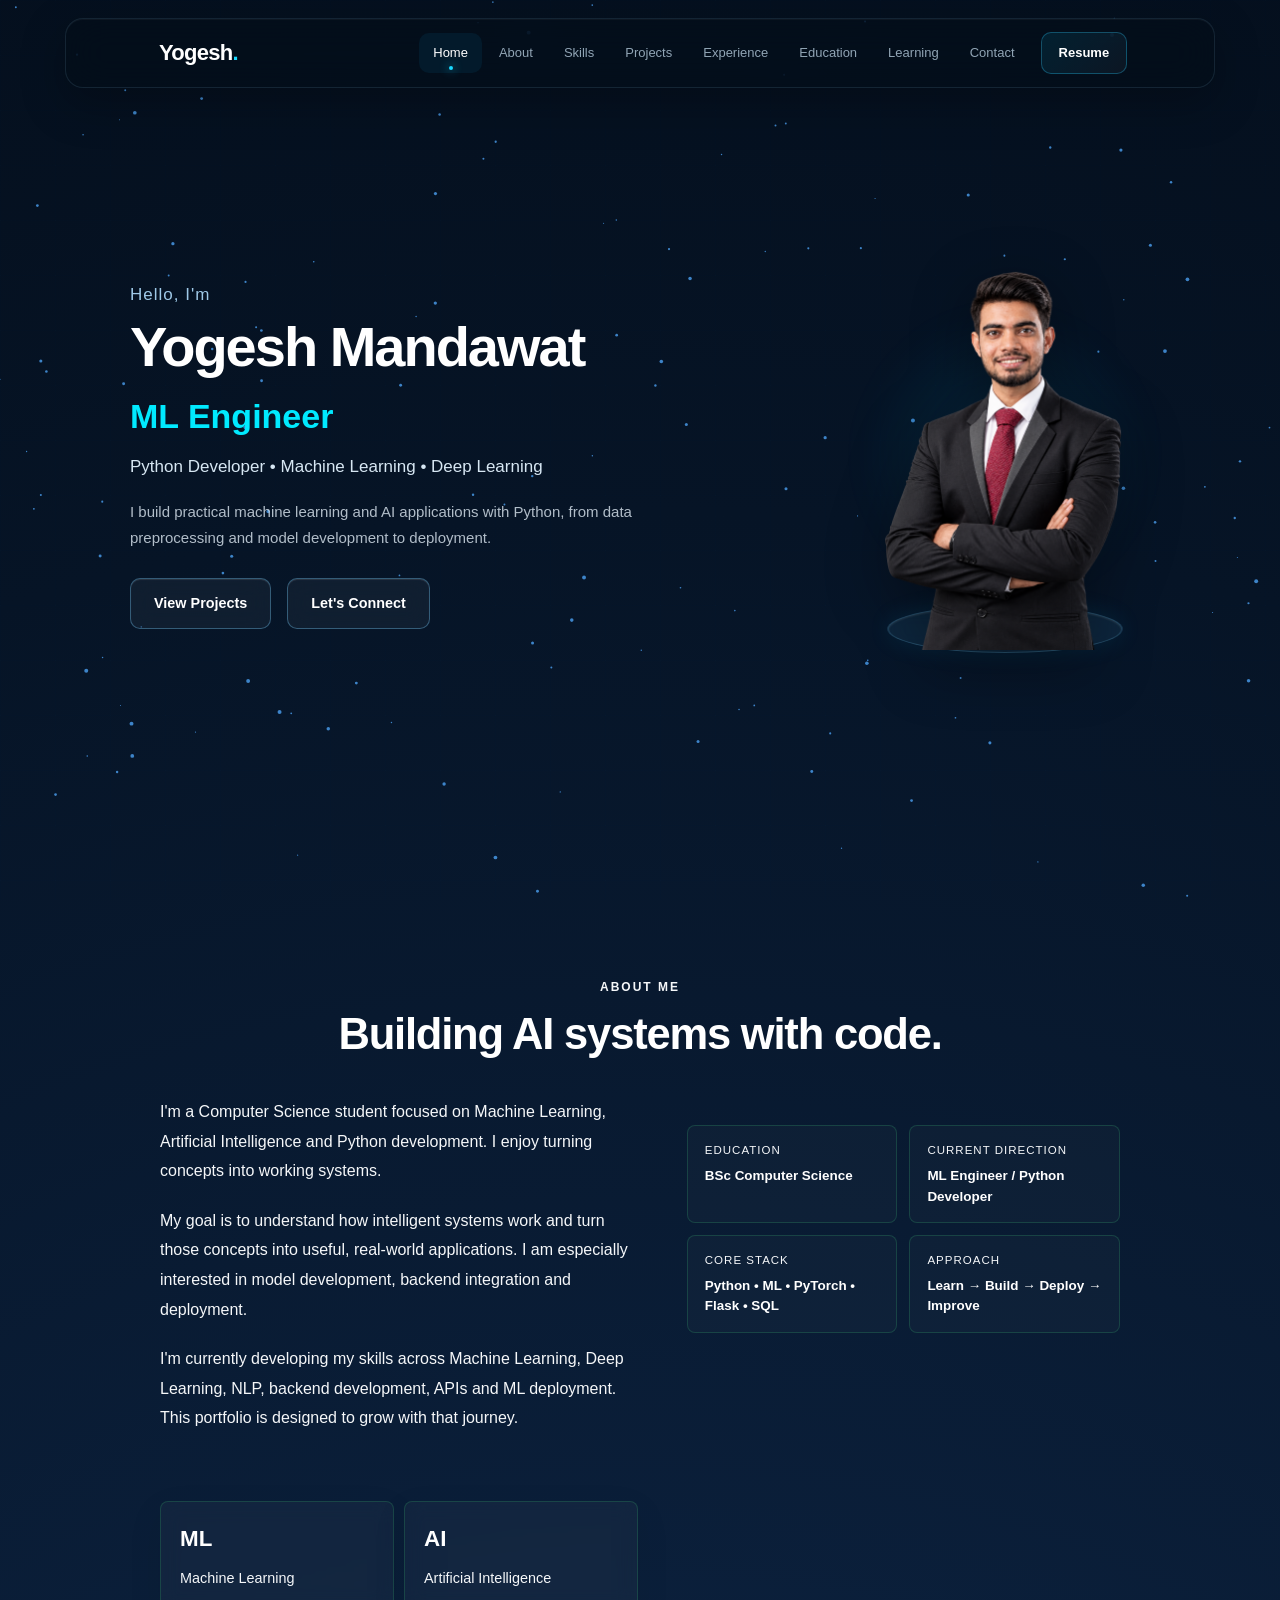
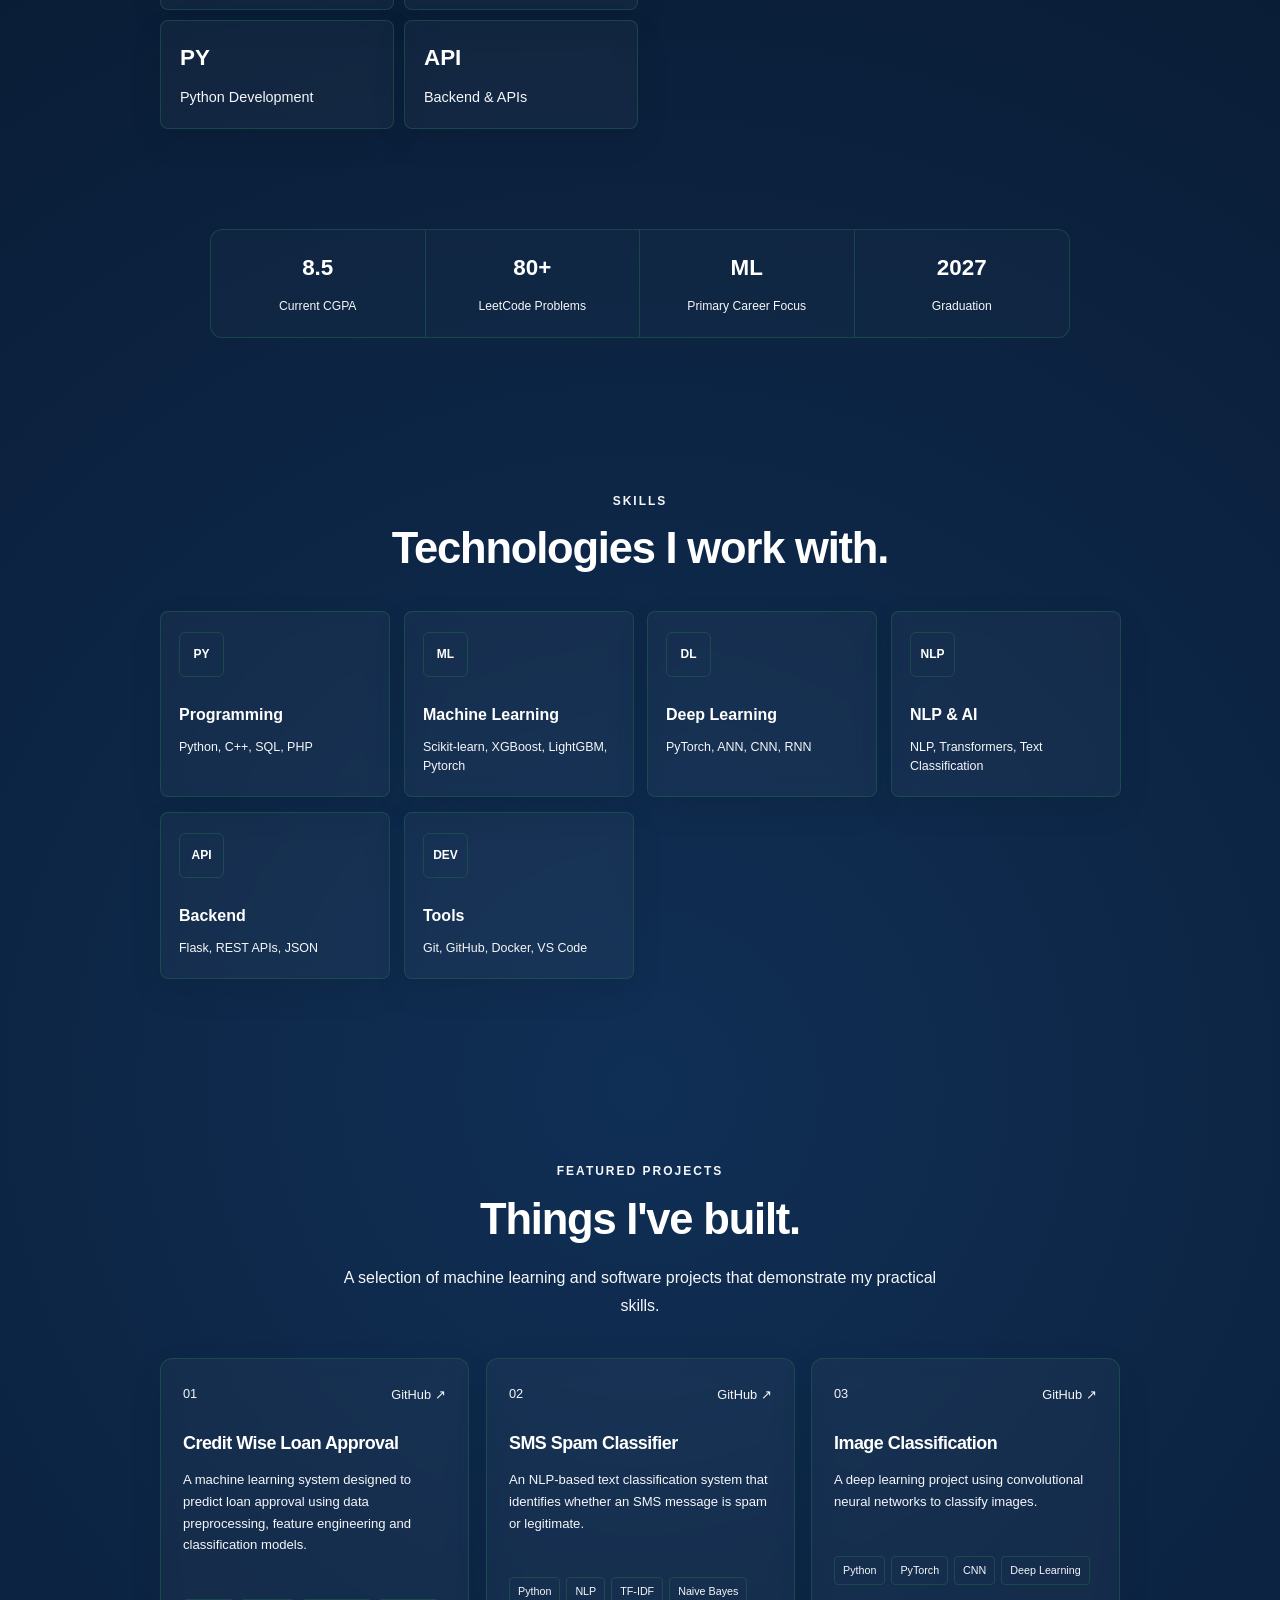
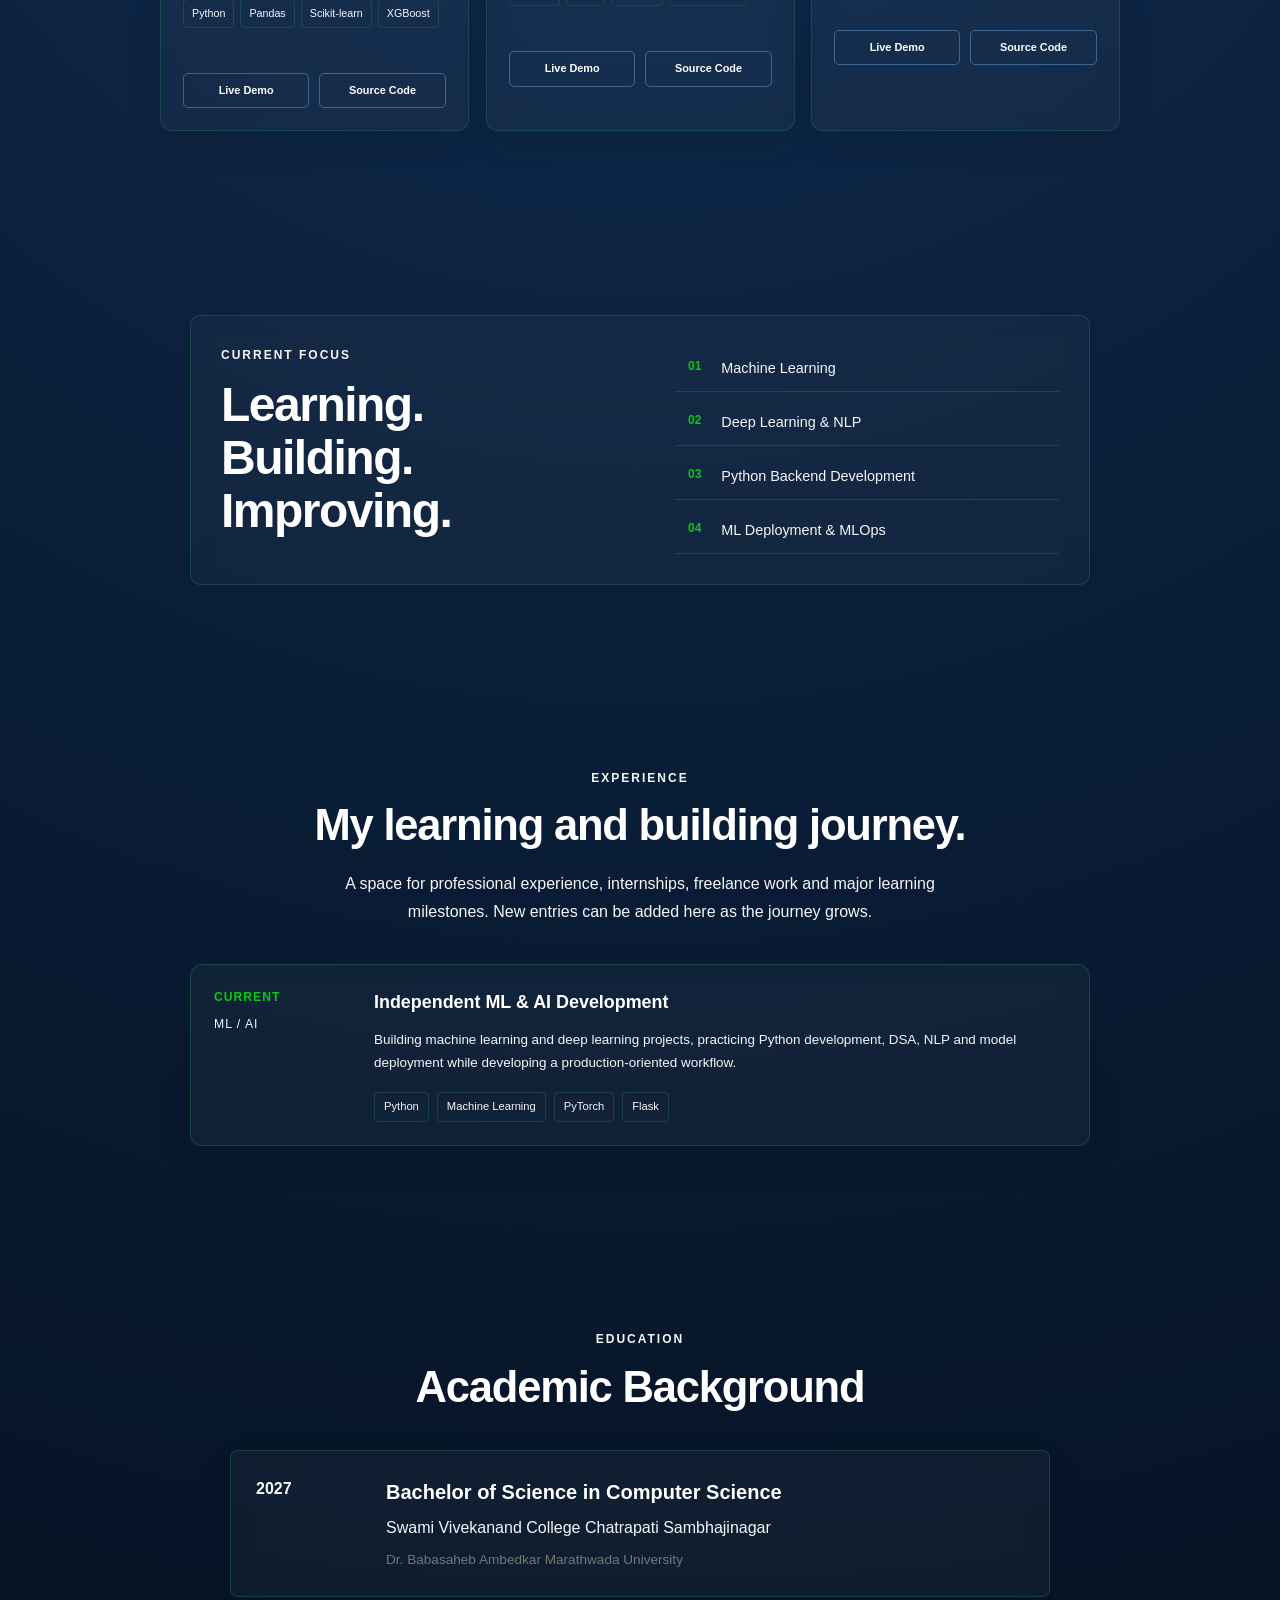
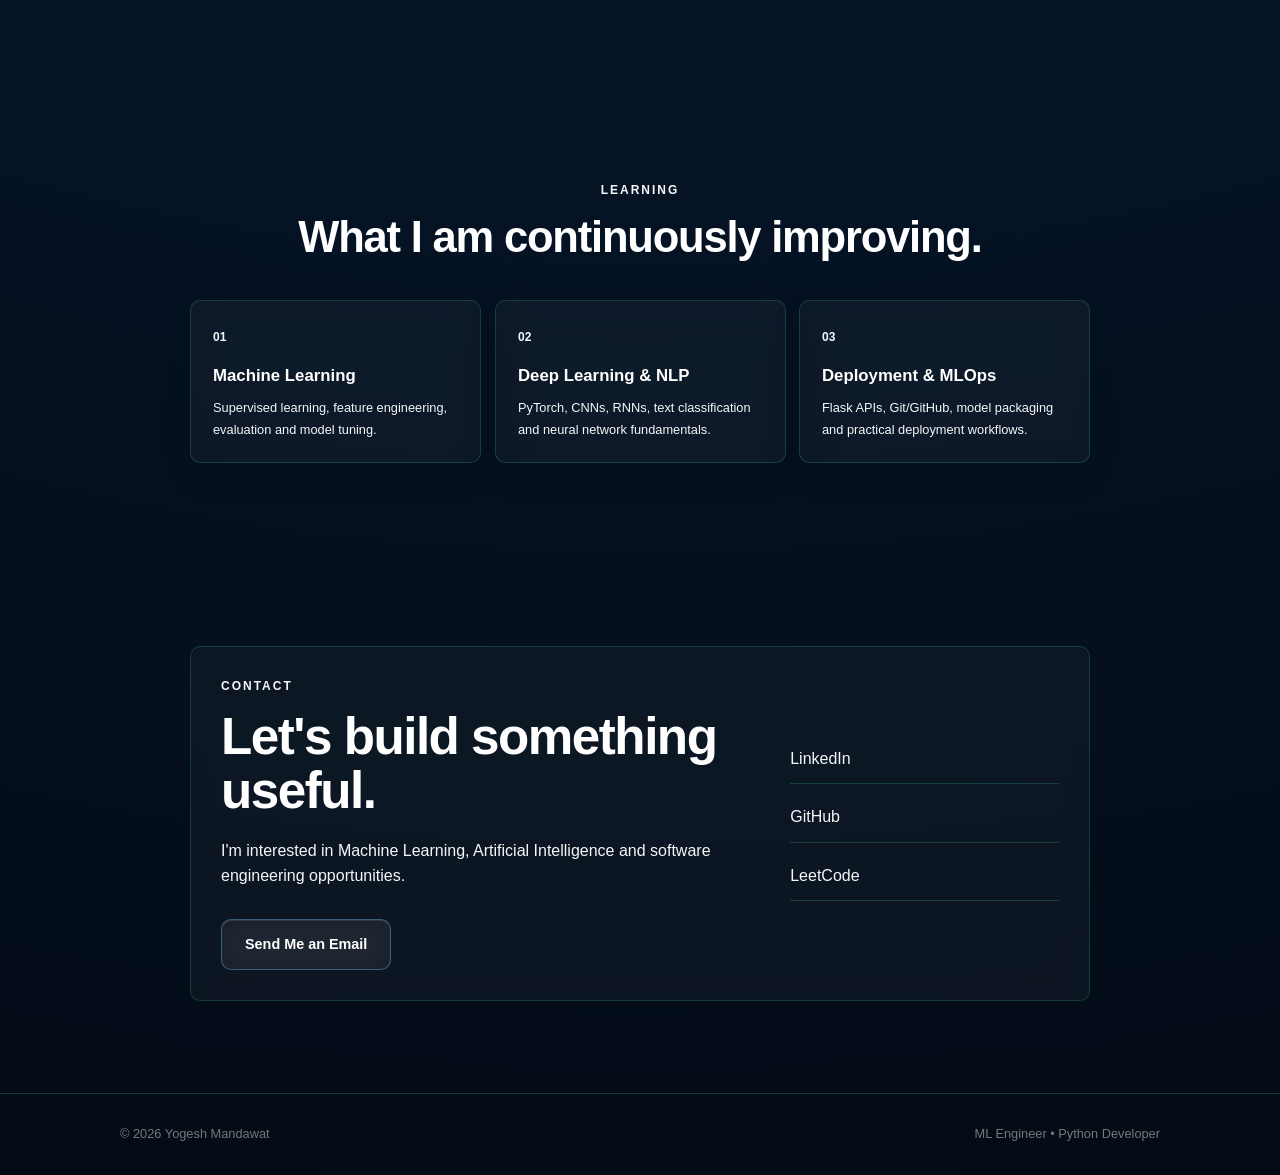
==== commit c4cf0302: "Revise education and stats information in index.html Updated educational details and statistics in i" ====
--- a/index.html
+++ b/index.html
@@ -293,7 +293,7 @@
                 </div>
 
                 <div class="stat-item">
-                    <strong>75+</strong>
+                    <strong>80+</strong>
                     <span>LeetCode Problems</span>
                 </div>
 
@@ -819,15 +819,15 @@
                     <div class="education-content">
 
                         <h3>
-                            BSc Computer Science
+                            Bachelor of Science in Computer Science
                         </h3>
 
                         <p>
-                            Swami Vivekanand College
+                            Swami Vivekanand College Chatrapati Sambhajinagar
                         </p>
 
                         <span>
-                            BAMU University • Expected completion: 2027 • CGPA: 8.5
+                             Dr. Babasaheb Ambedkar Marathwada University  <!-- • Expected completion: 2027 • CGPA: 8.5 -->
                         </span>
 
                     </div>
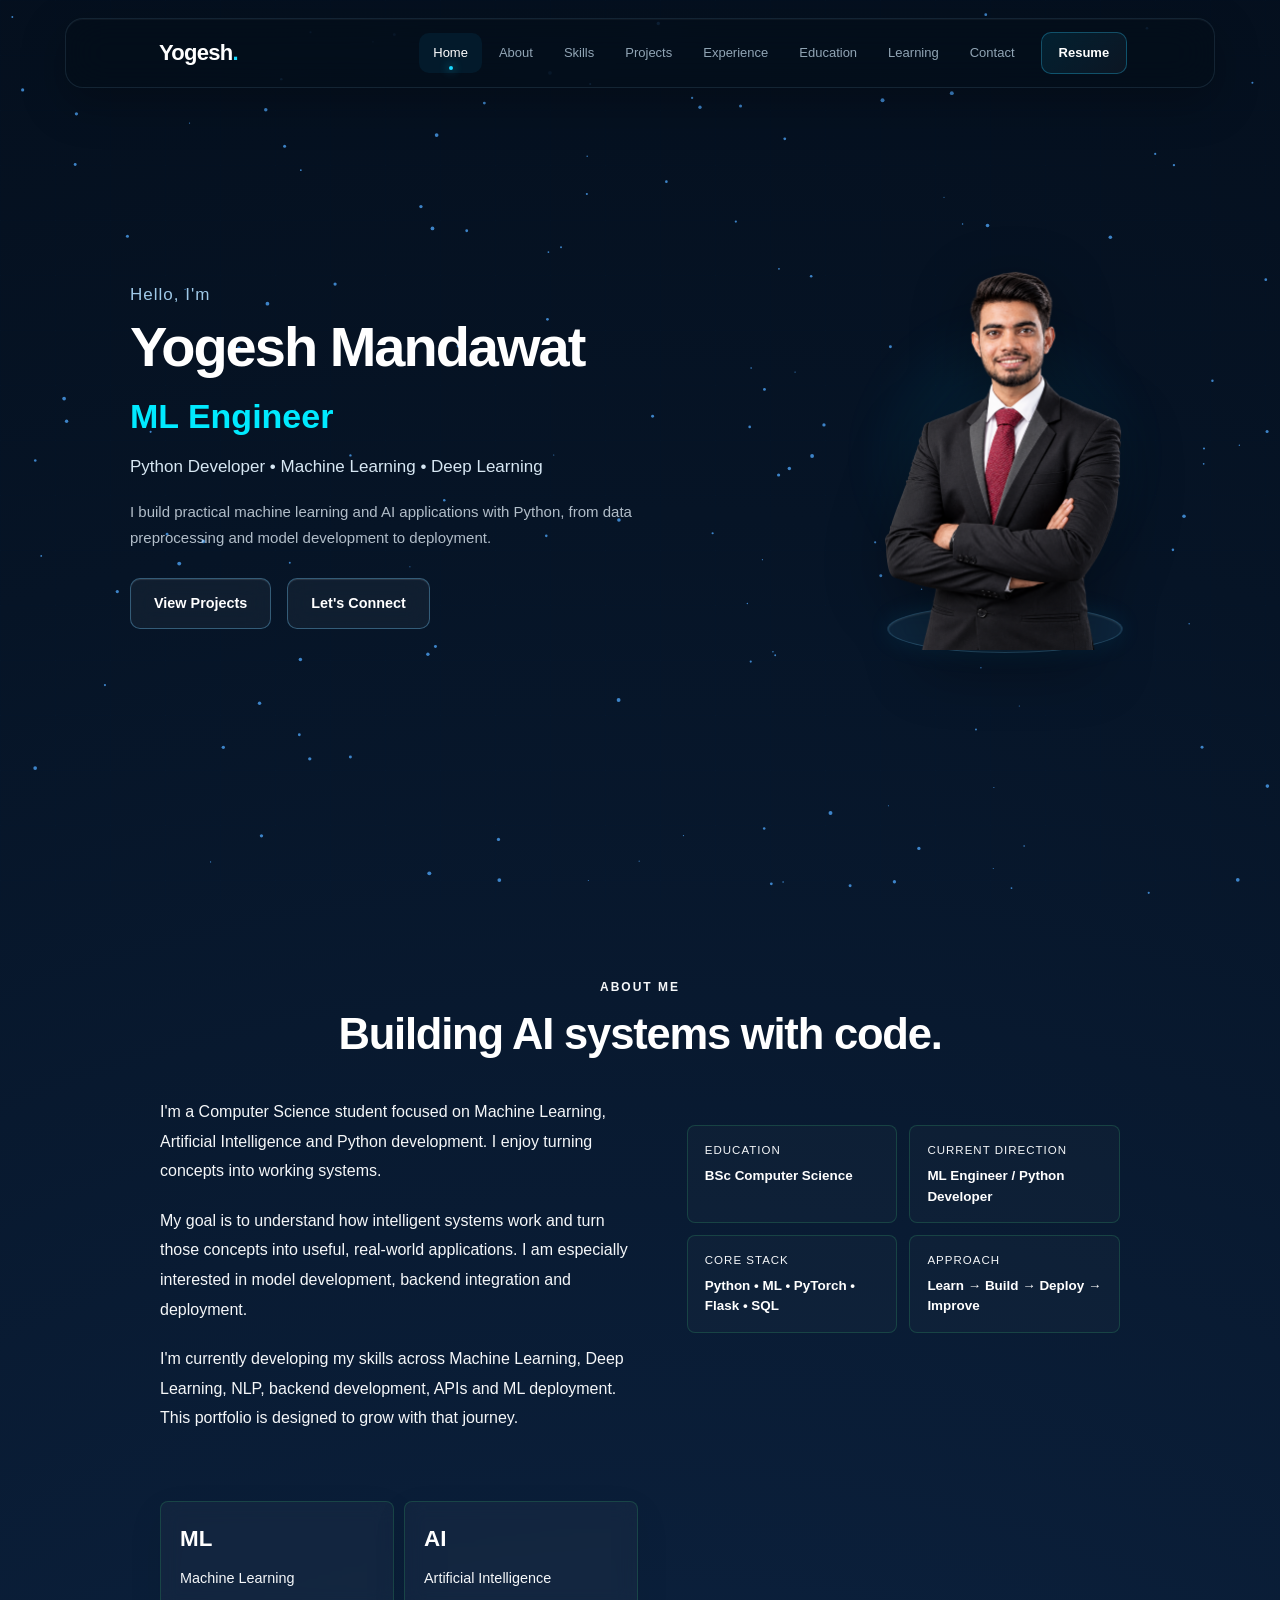
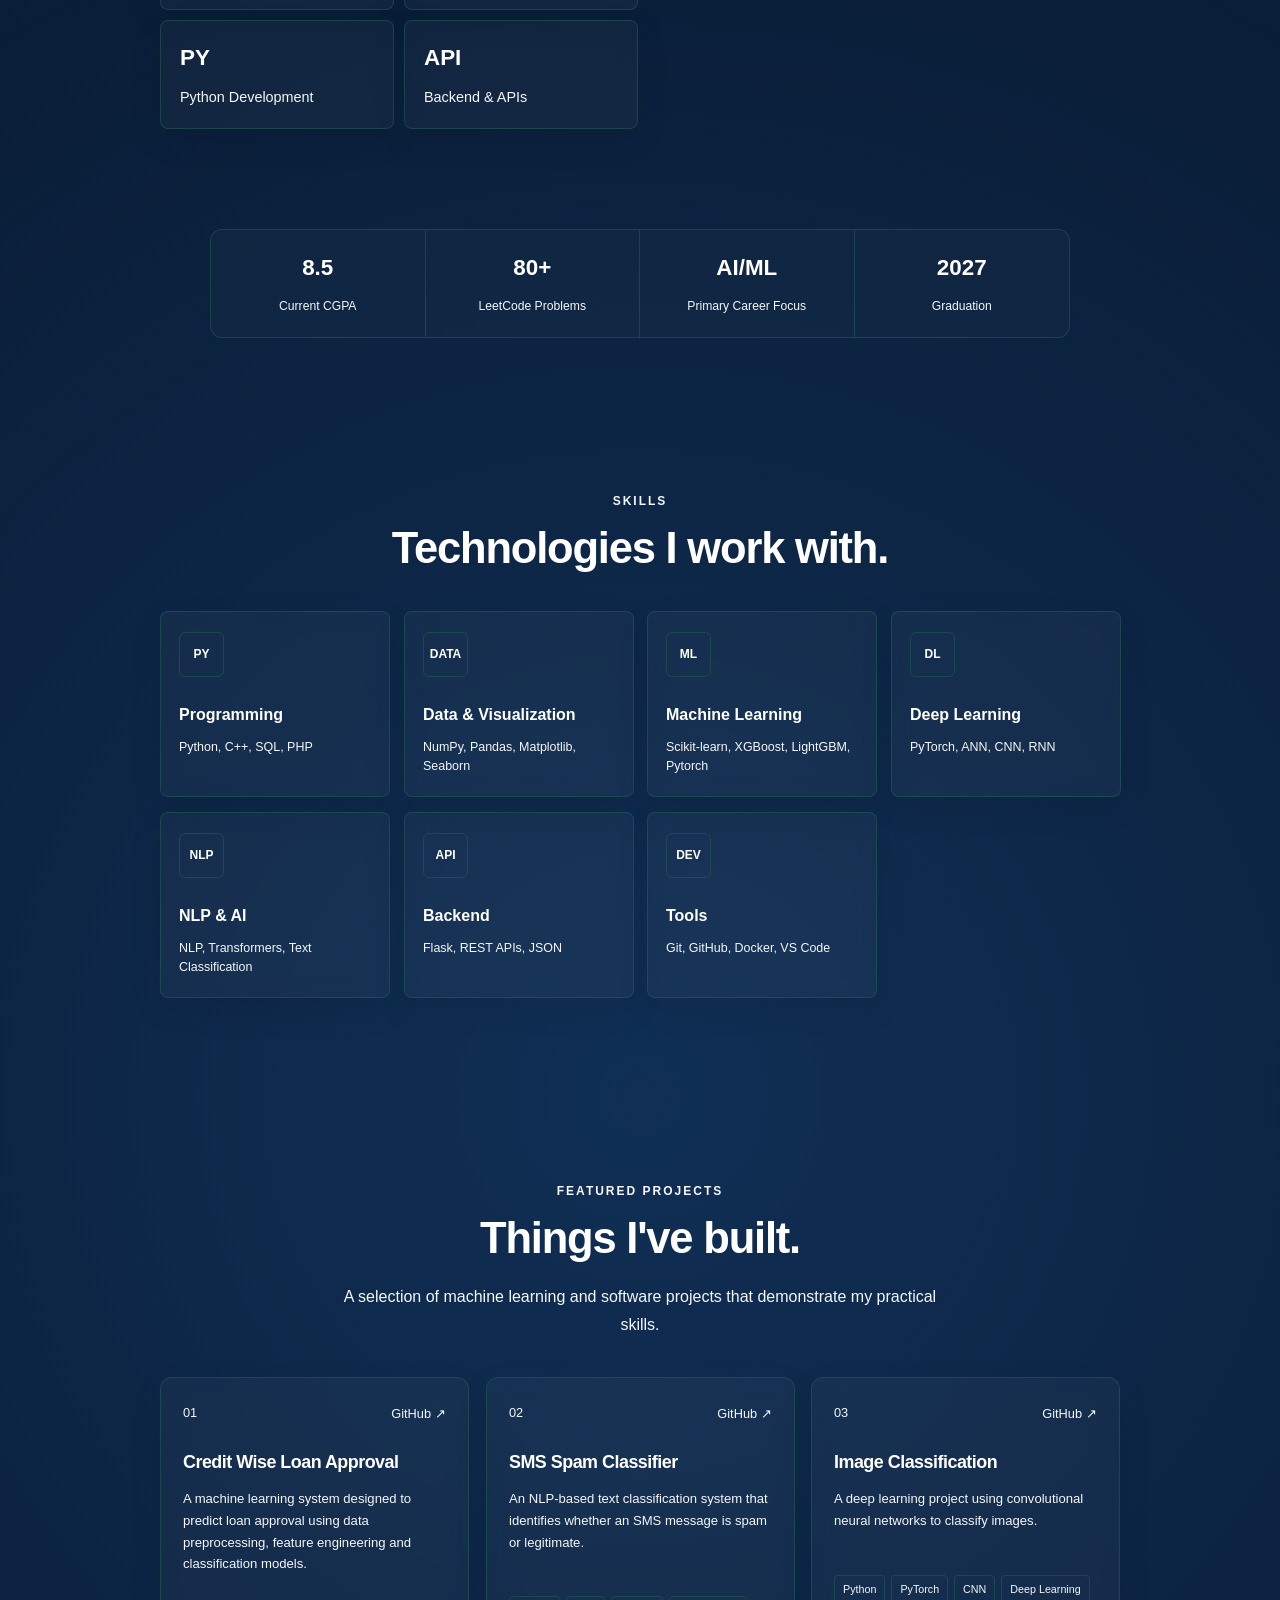
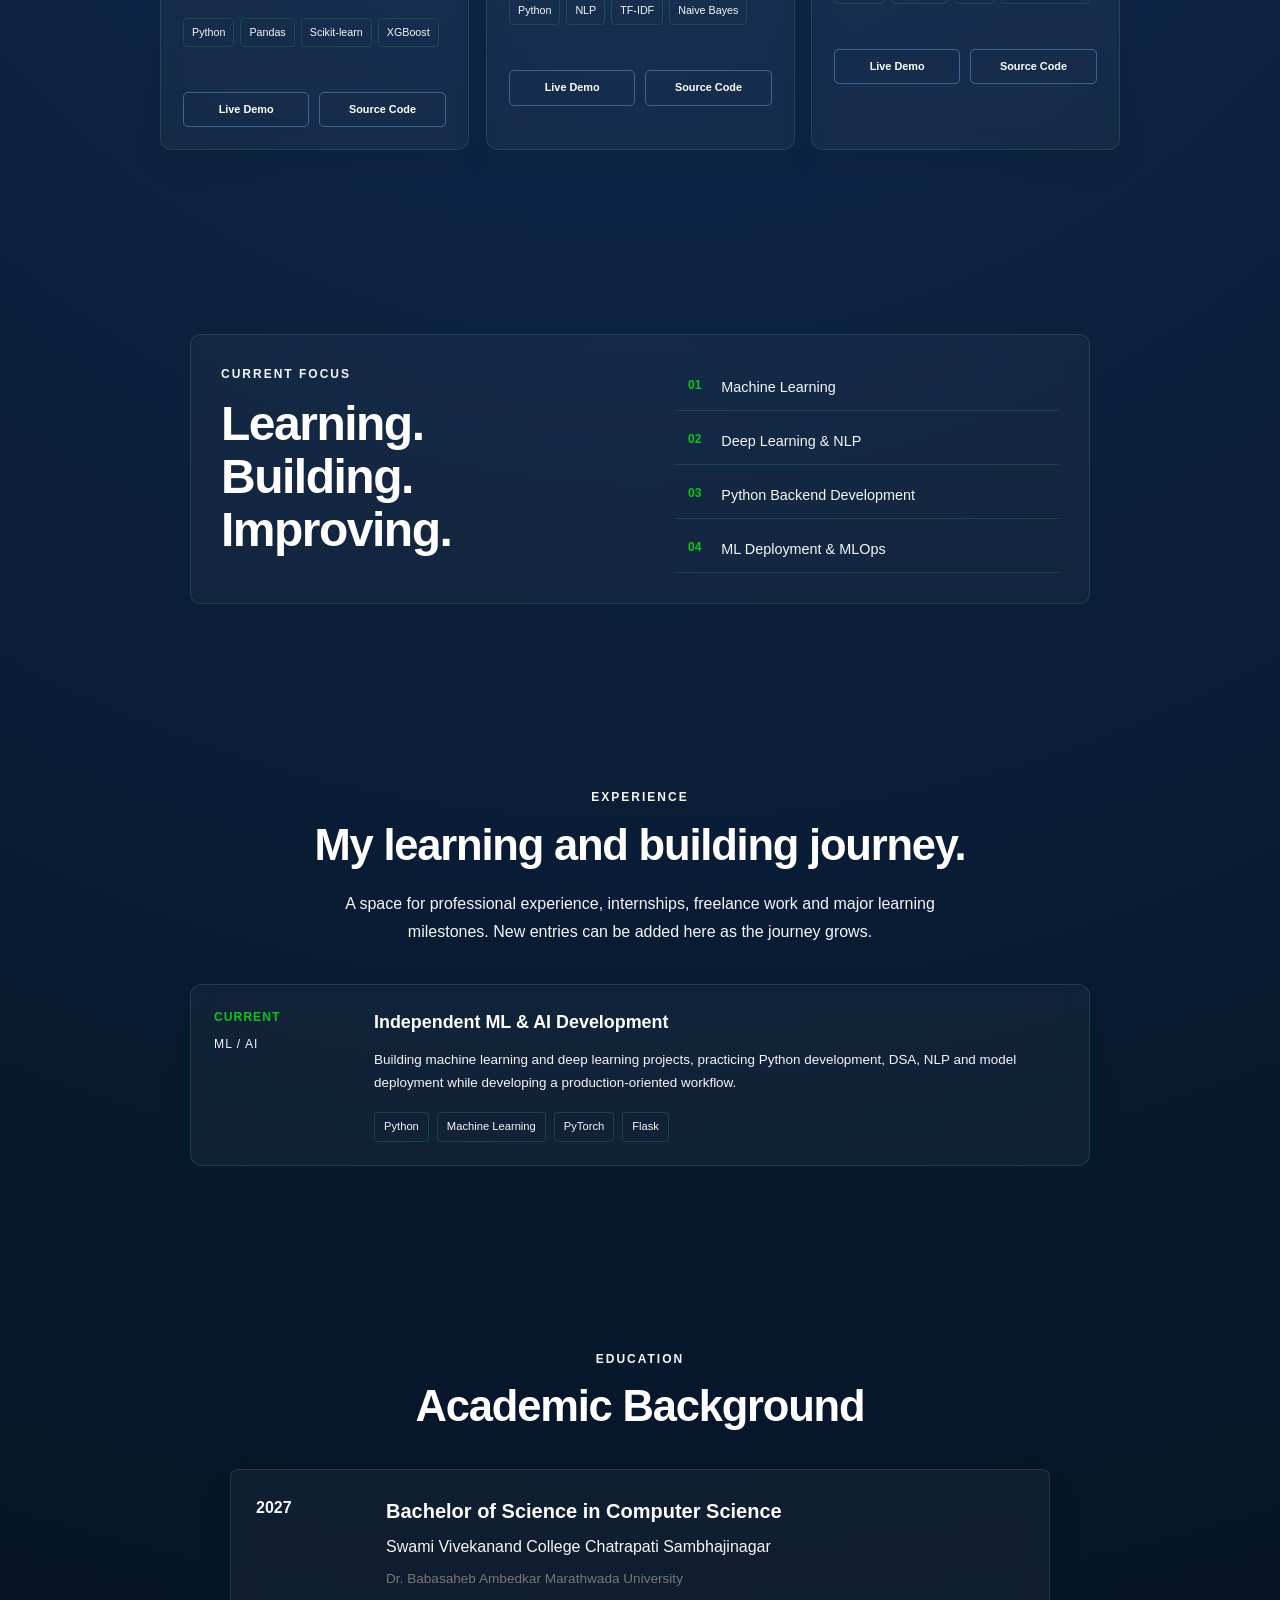
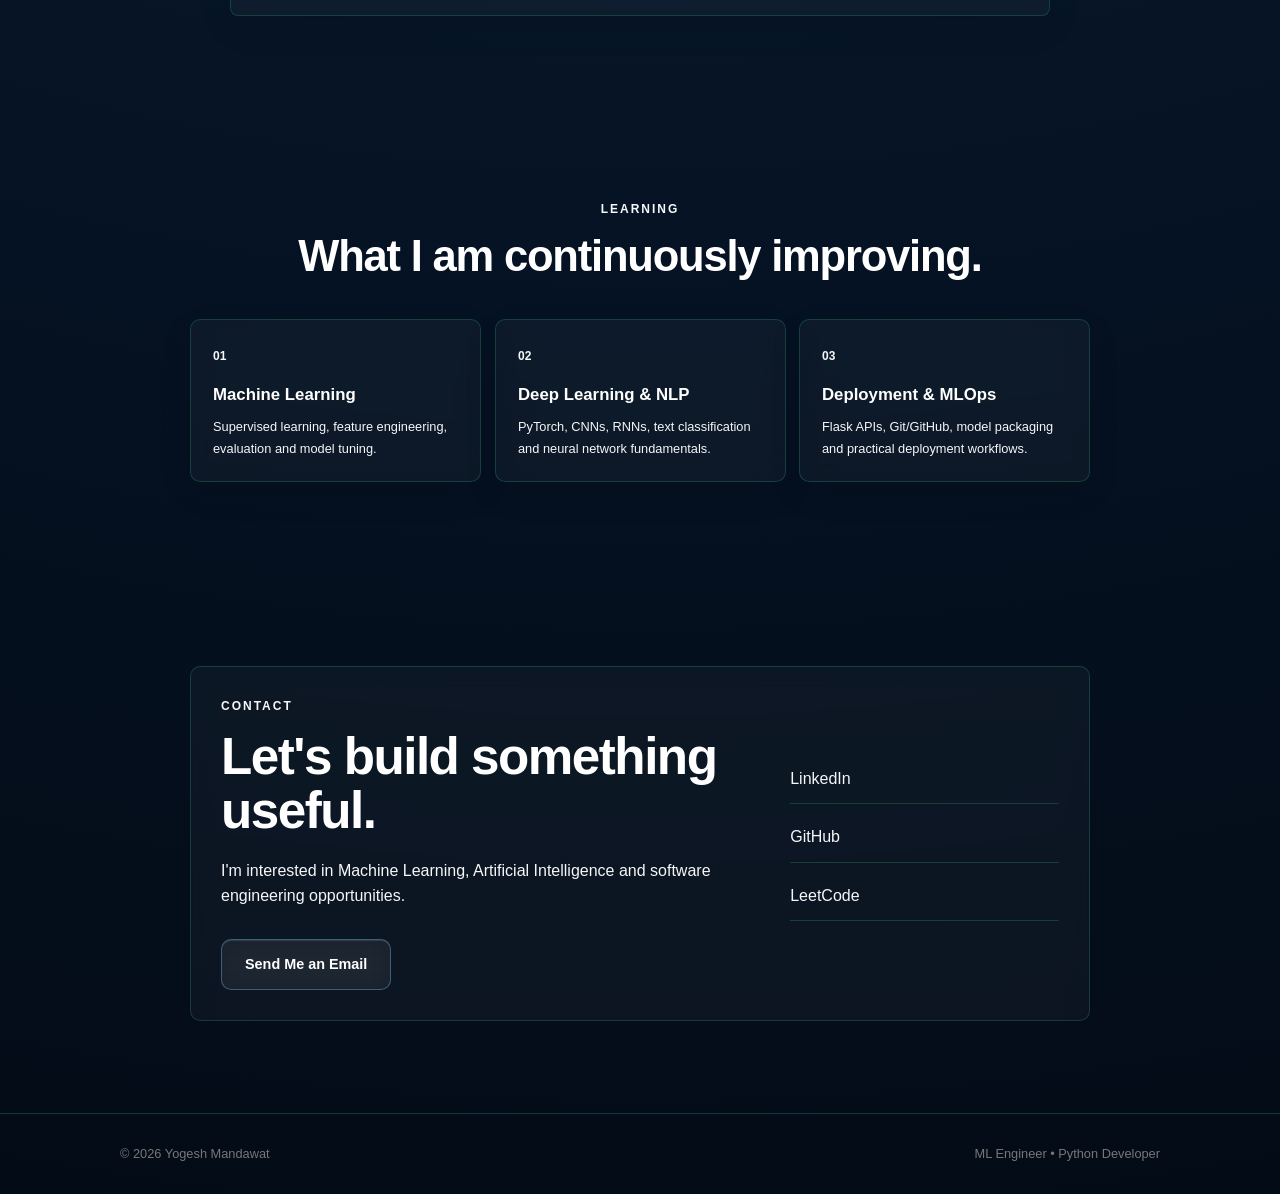
==== commit b3d46a6b: "Update career focus and add Data & Visualization skills Updated career focus from 'ML' to 'AI/ML' an" ====
--- a/index.html
+++ b/index.html
@@ -298,7 +298,7 @@
                 </div>
 
                 <div class="stat-item">
-                    <strong>ML</strong>
+                    <strong>AI/ML</strong>
                     <span>Primary Career Focus</span>
                 </div>
 
@@ -349,6 +349,21 @@
 
                     </div>
 
+                    <div class="skill-card">
+
+                        <div class="skill-icon">
+                            DATA
+                        </div>
+                    
+                        <h3>
+                            Data & Visualization
+                        </h3>
+                    
+                        <p>
+                            NumPy, Pandas, Matplotlib, Seaborn
+                        </p>
+                    
+                    </div>
 
                     <div class="skill-card">
 
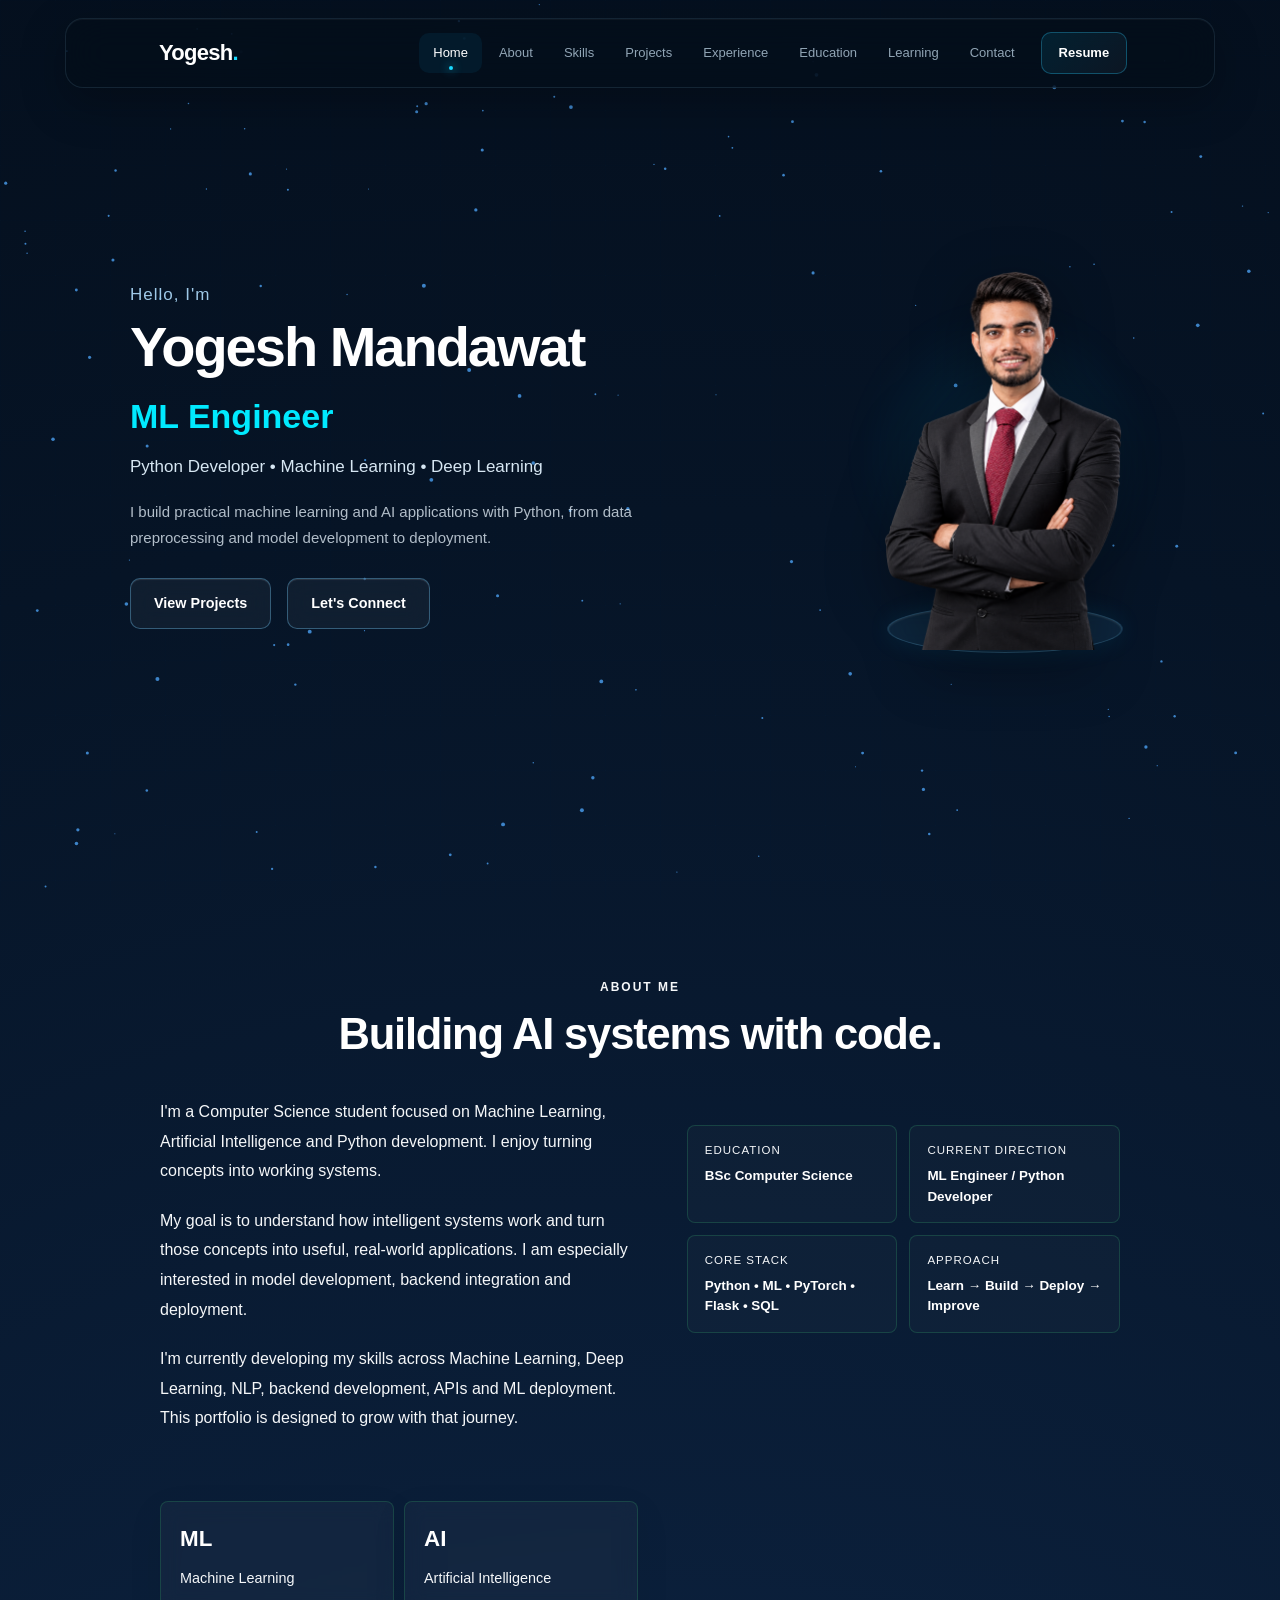
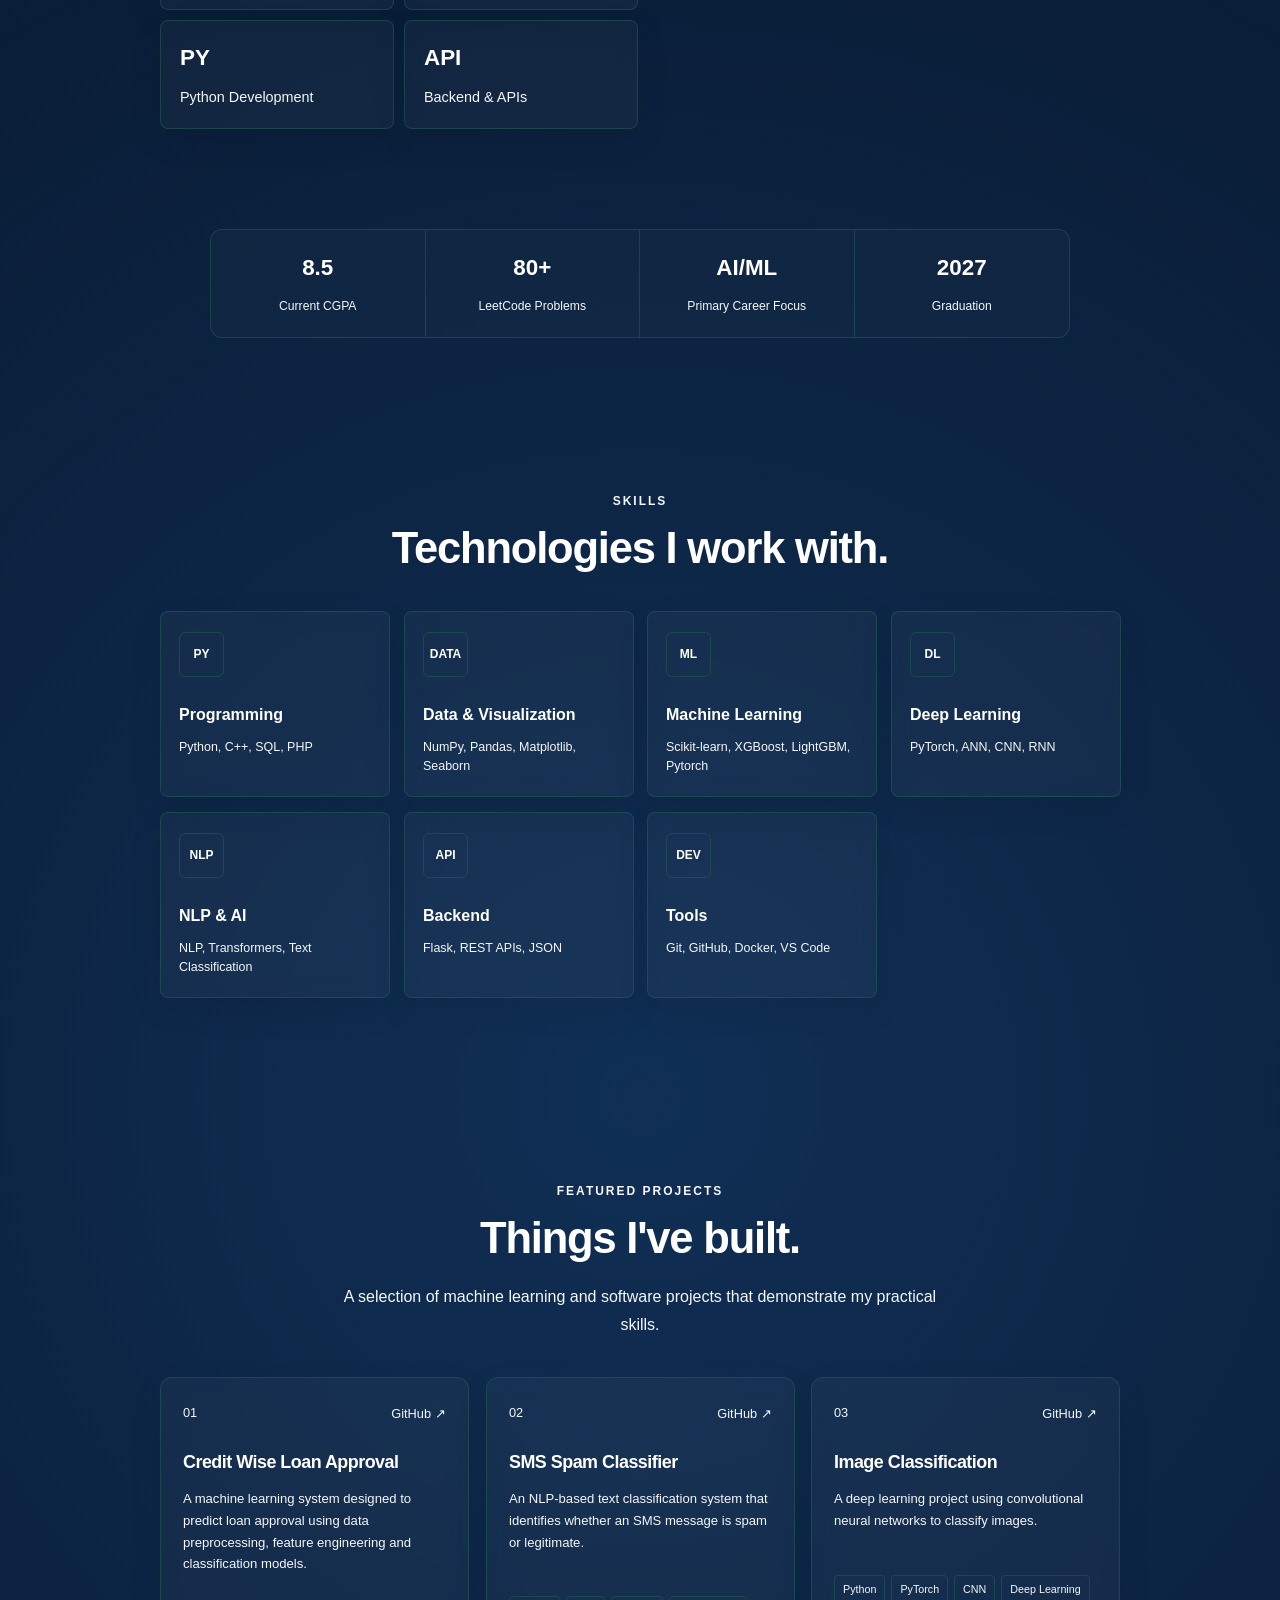
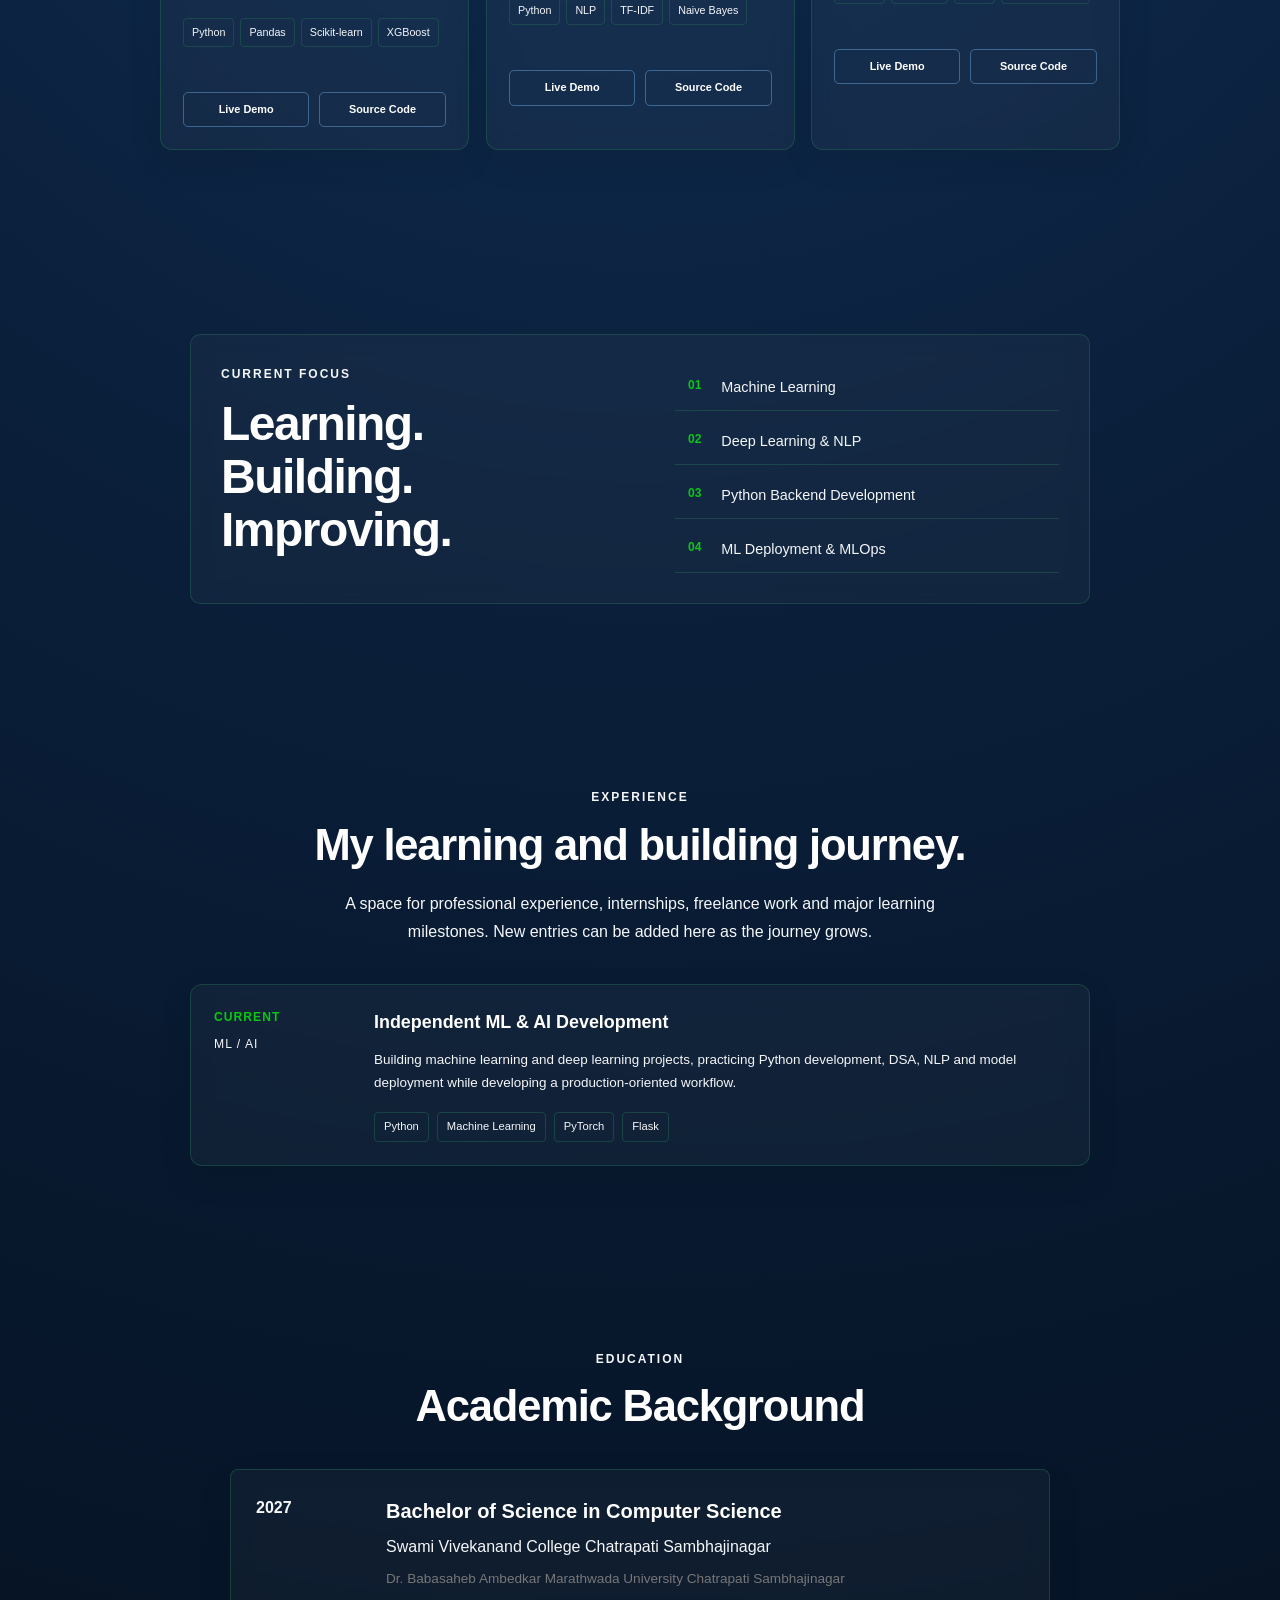
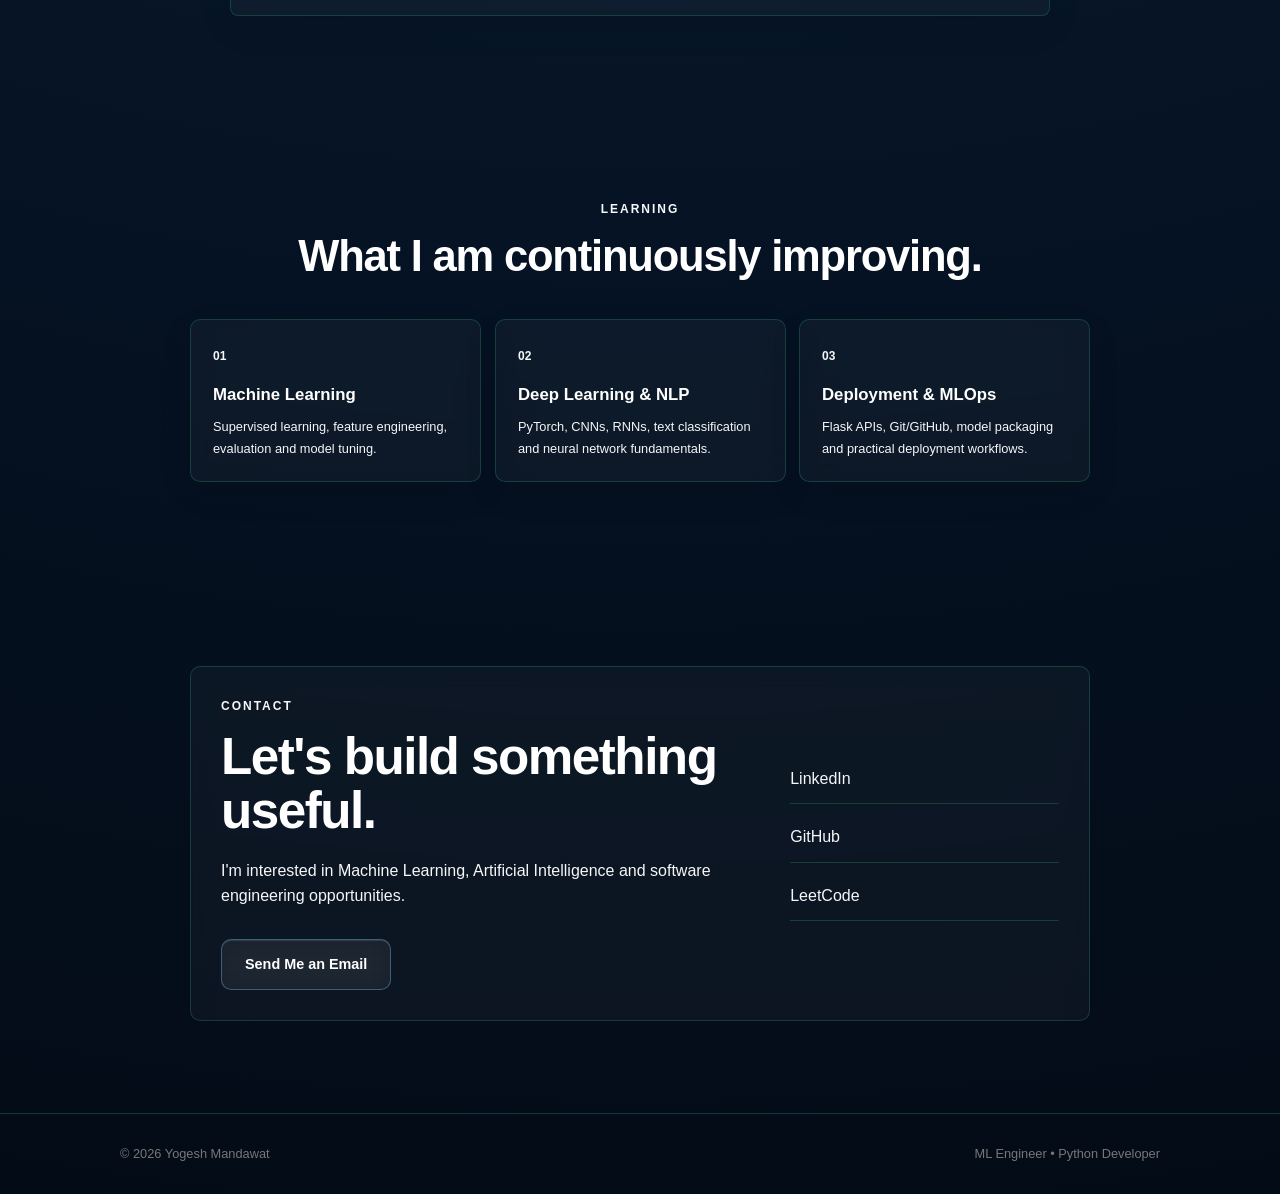
==== commit b708c2d5: "Update university name in index.html" ====
--- a/index.html
+++ b/index.html
@@ -842,7 +842,7 @@
                         </p>
 
                         <span>
-                             Dr. Babasaheb Ambedkar Marathwada University  <!-- • Expected completion: 2027 • CGPA: 8.5 -->
+                             Dr. Babasaheb Ambedkar Marathwada University Chatrapati Sambhajinagar <!-- • Expected completion: 2027 • CGPA: 8.5 -->
                         </span>
 
                     </div>
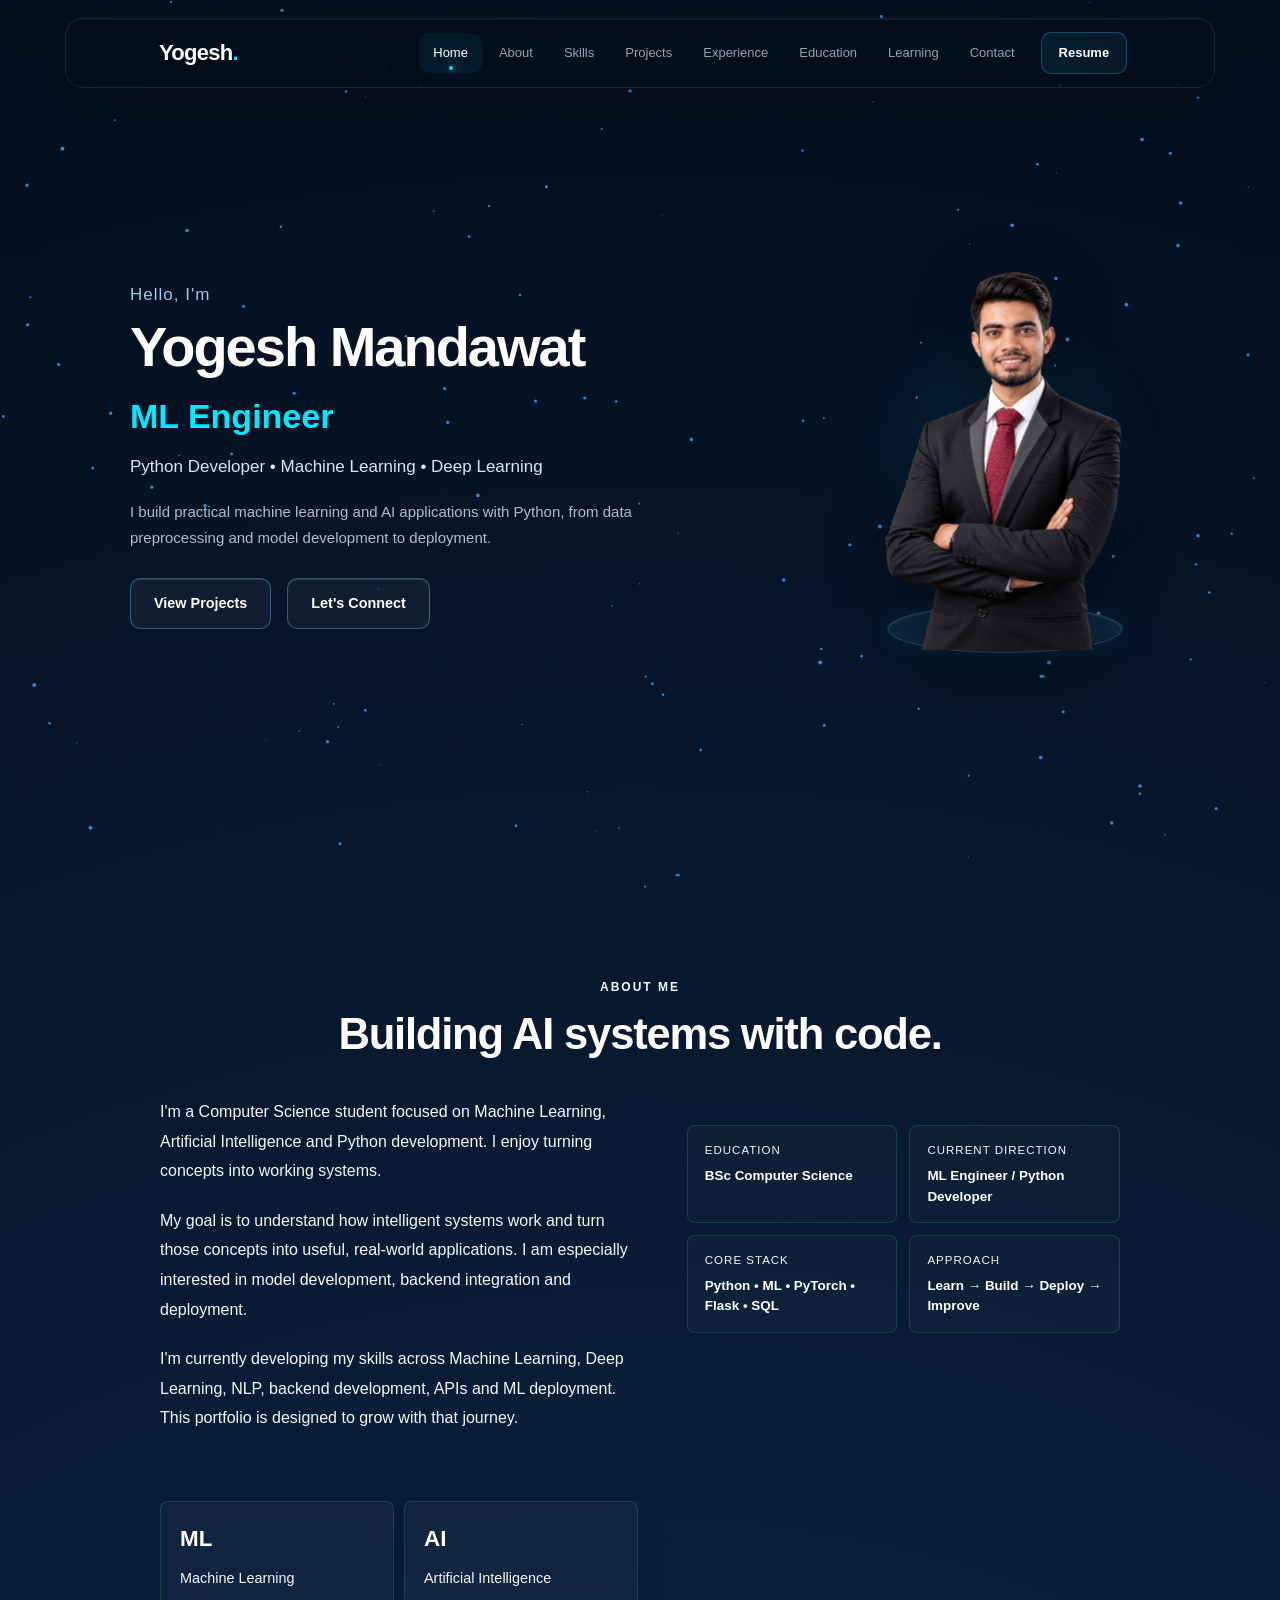
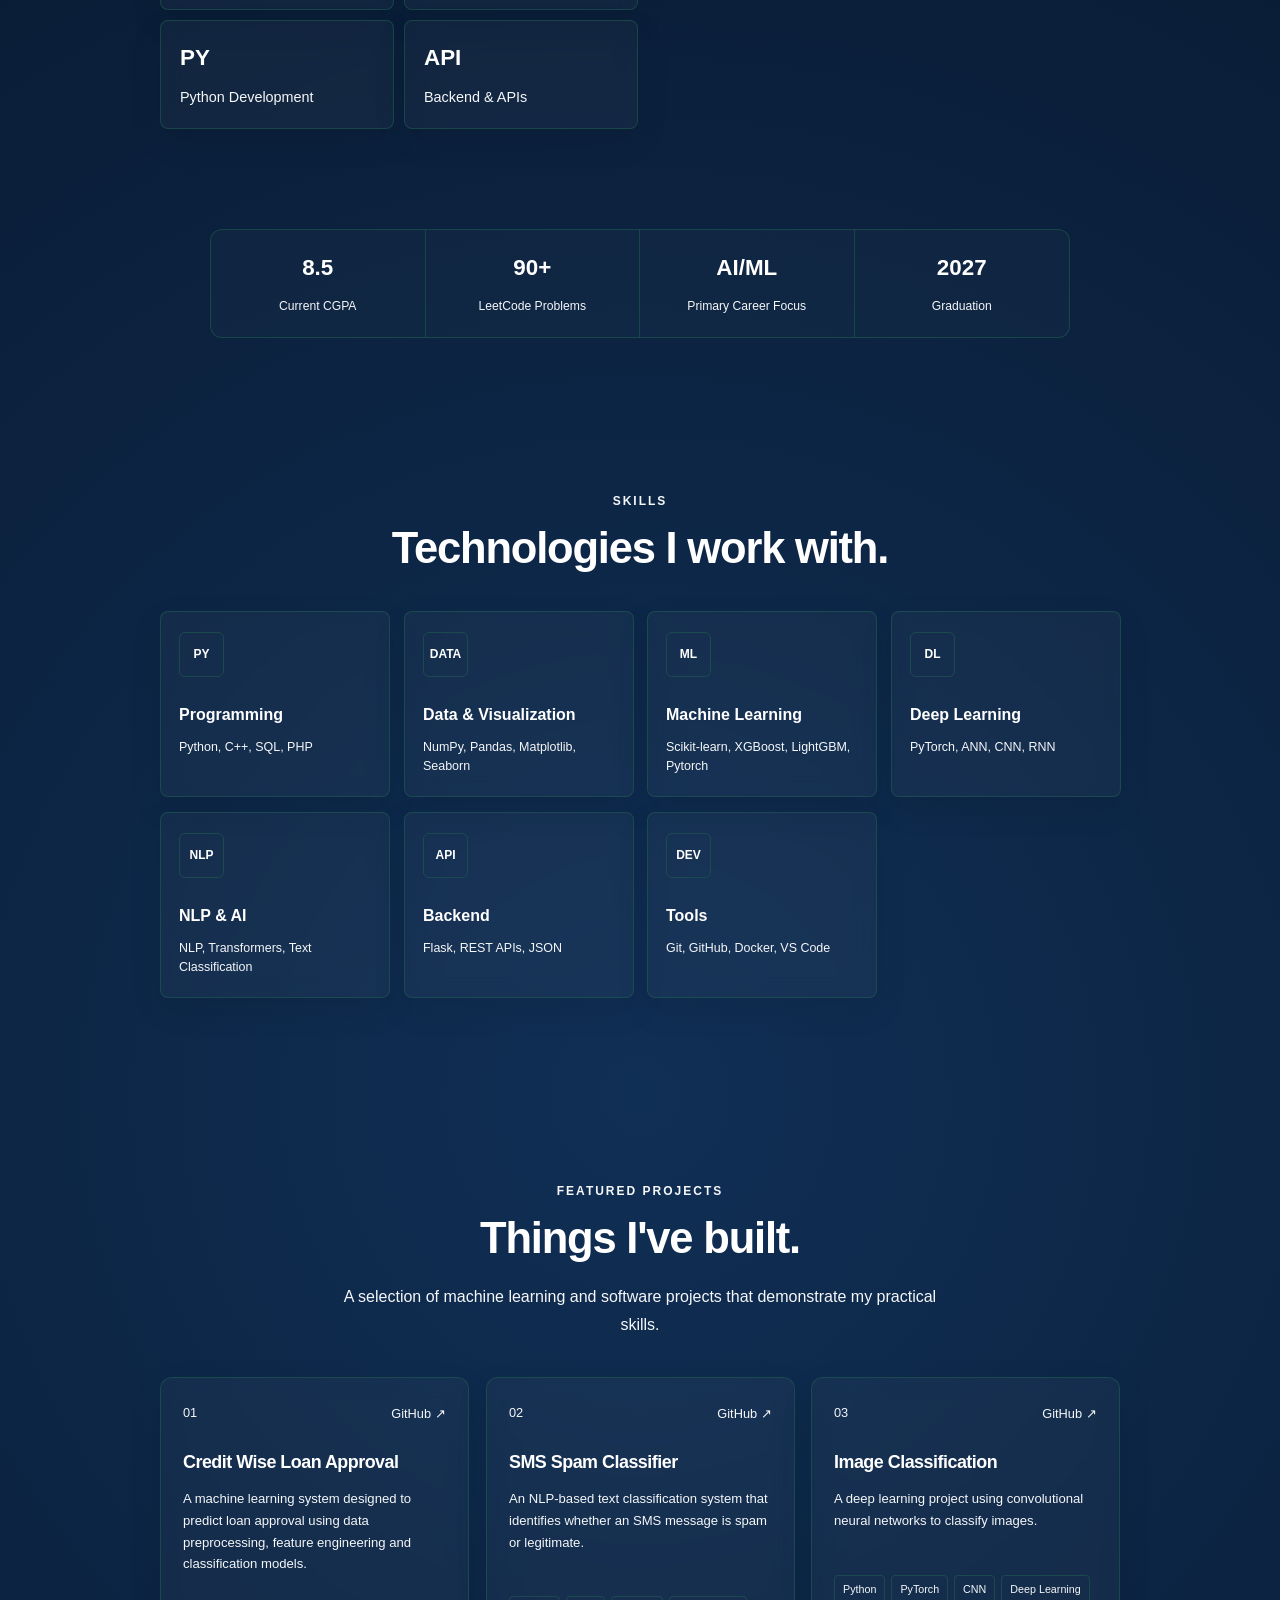
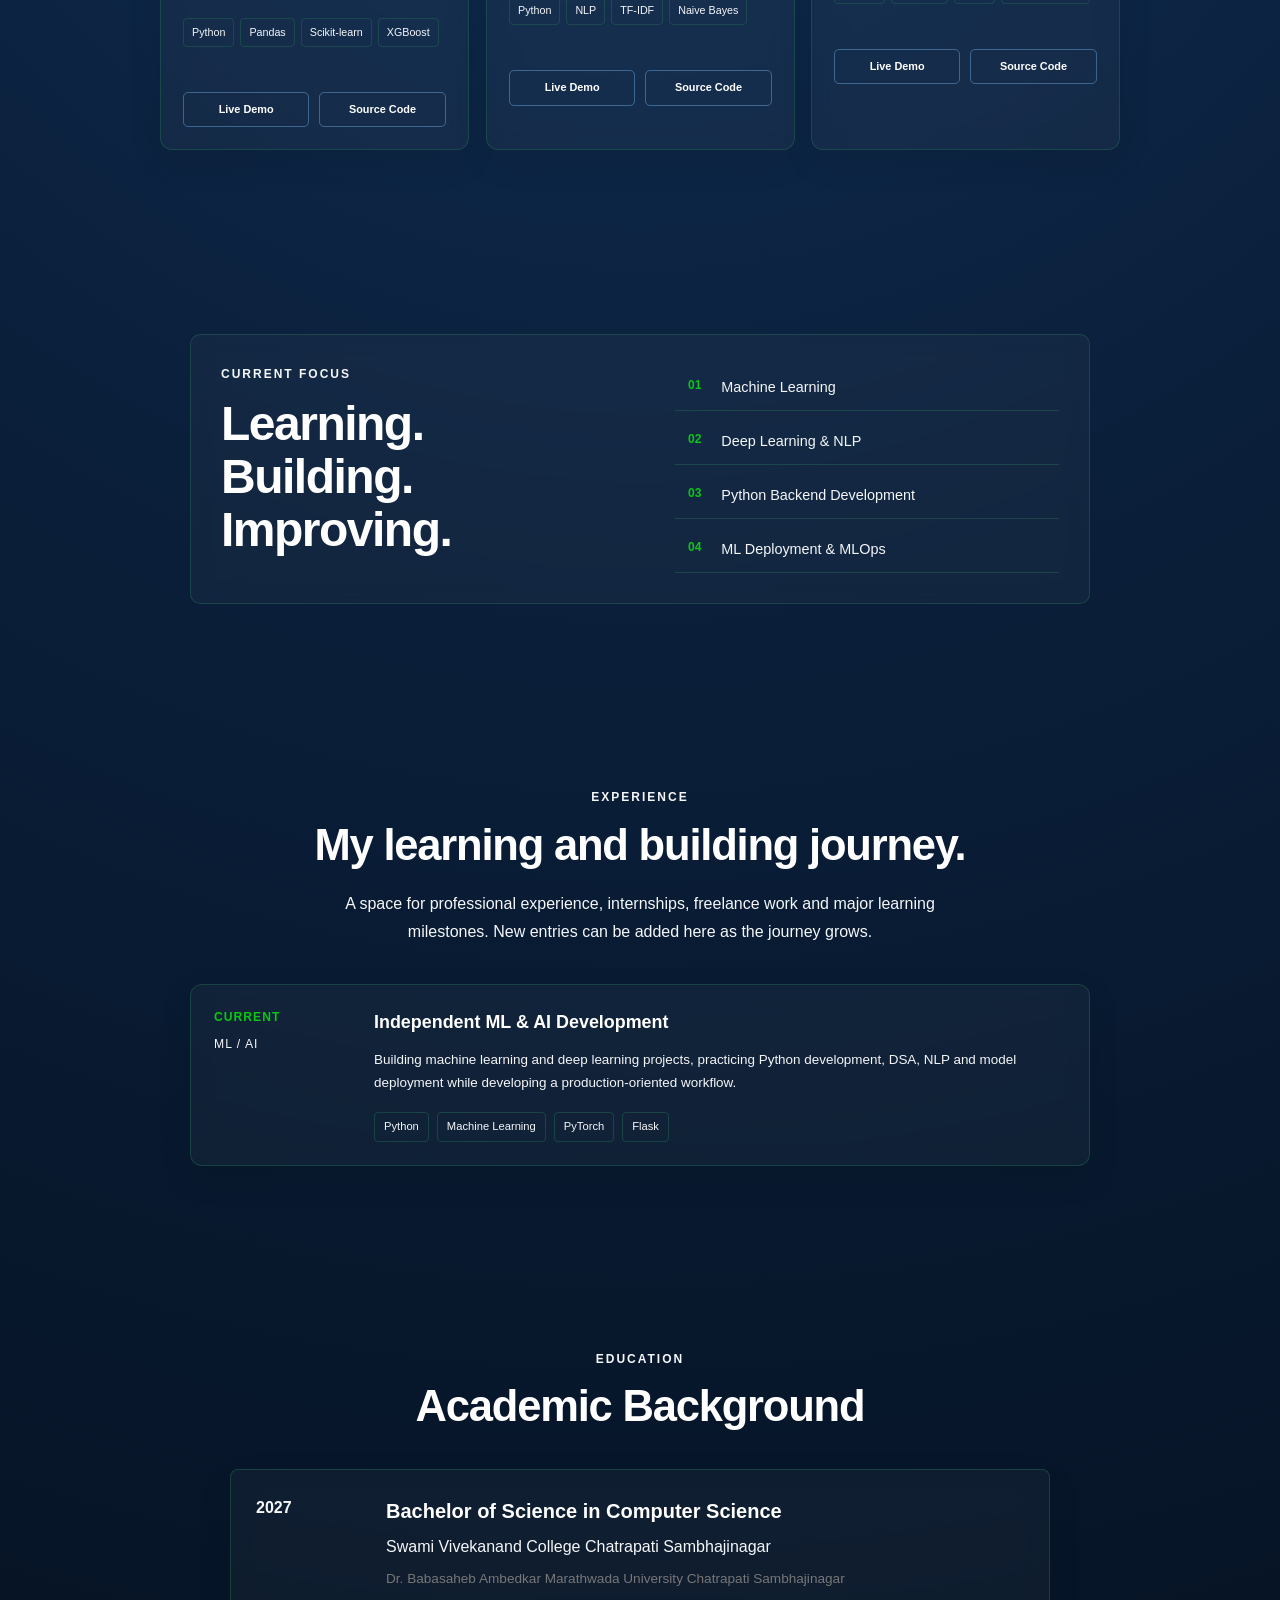
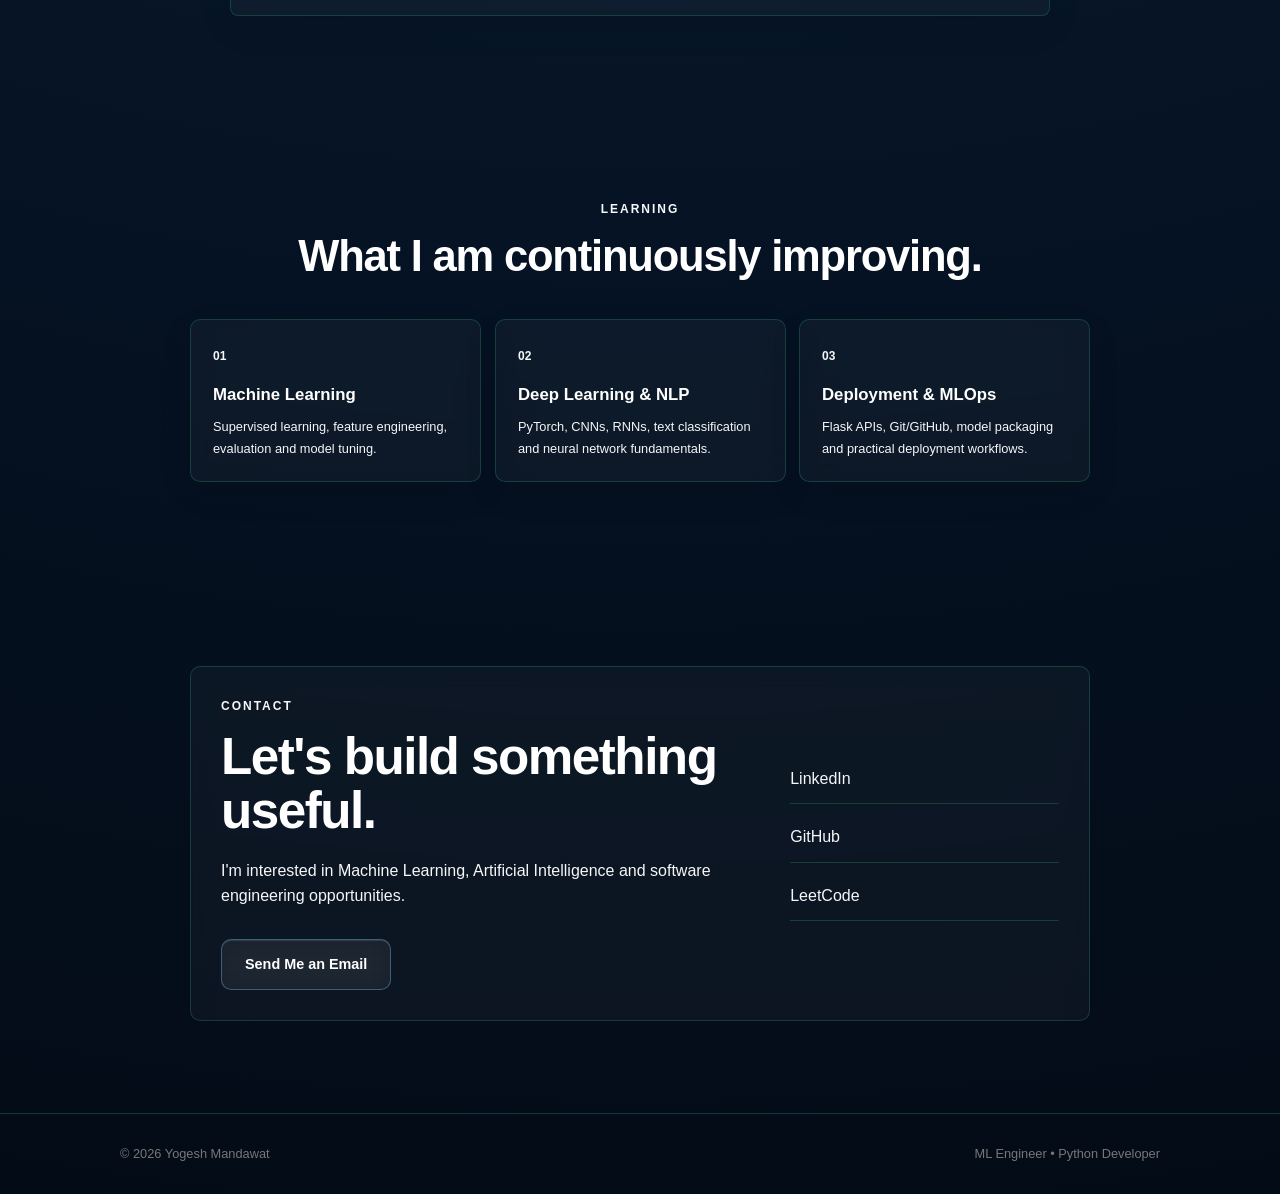
==== commit 374ffba0: "Update LeetCode Problems strong tag value" ====
--- a/index.html
+++ b/index.html
@@ -293,7 +293,7 @@
                 </div>
 
                 <div class="stat-item">
-                    <strong>80+</strong>
+                    <strong>90+</strong>
                     <span>LeetCode Problems</span>
                 </div>
 
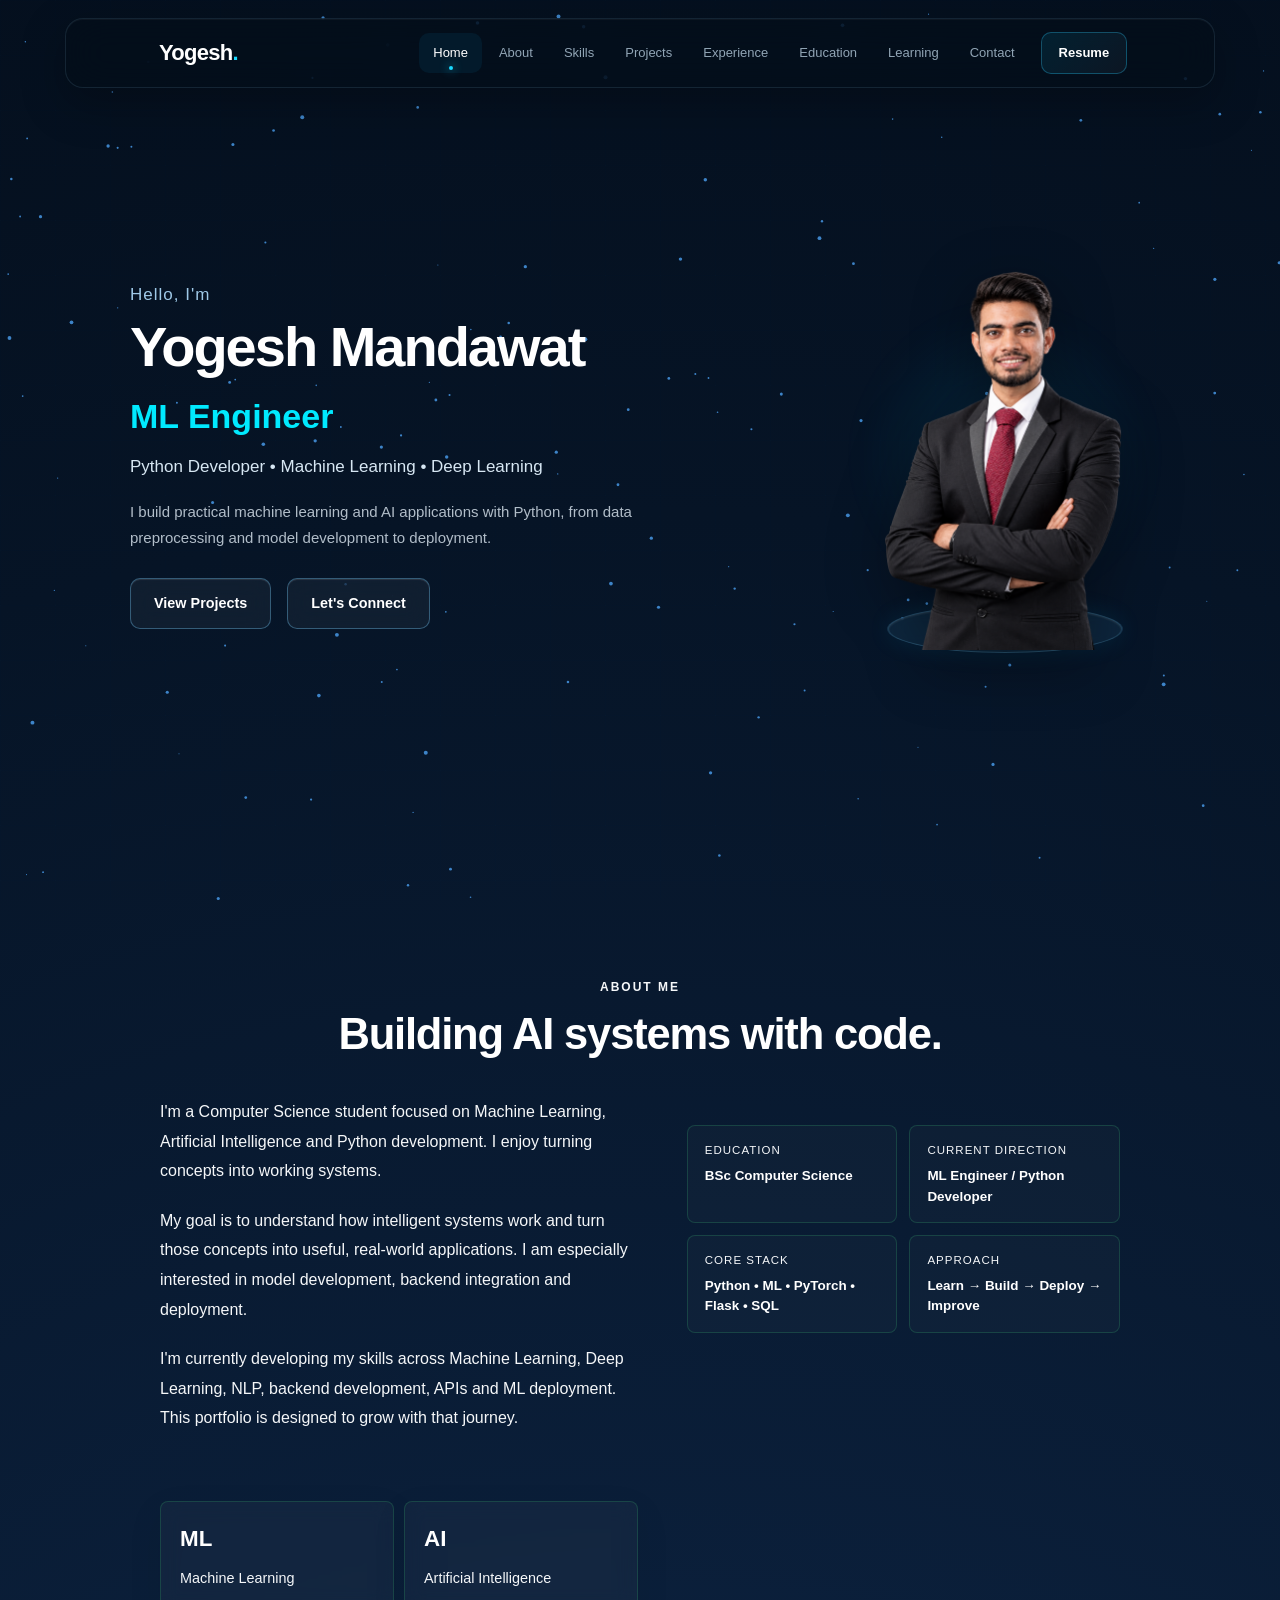
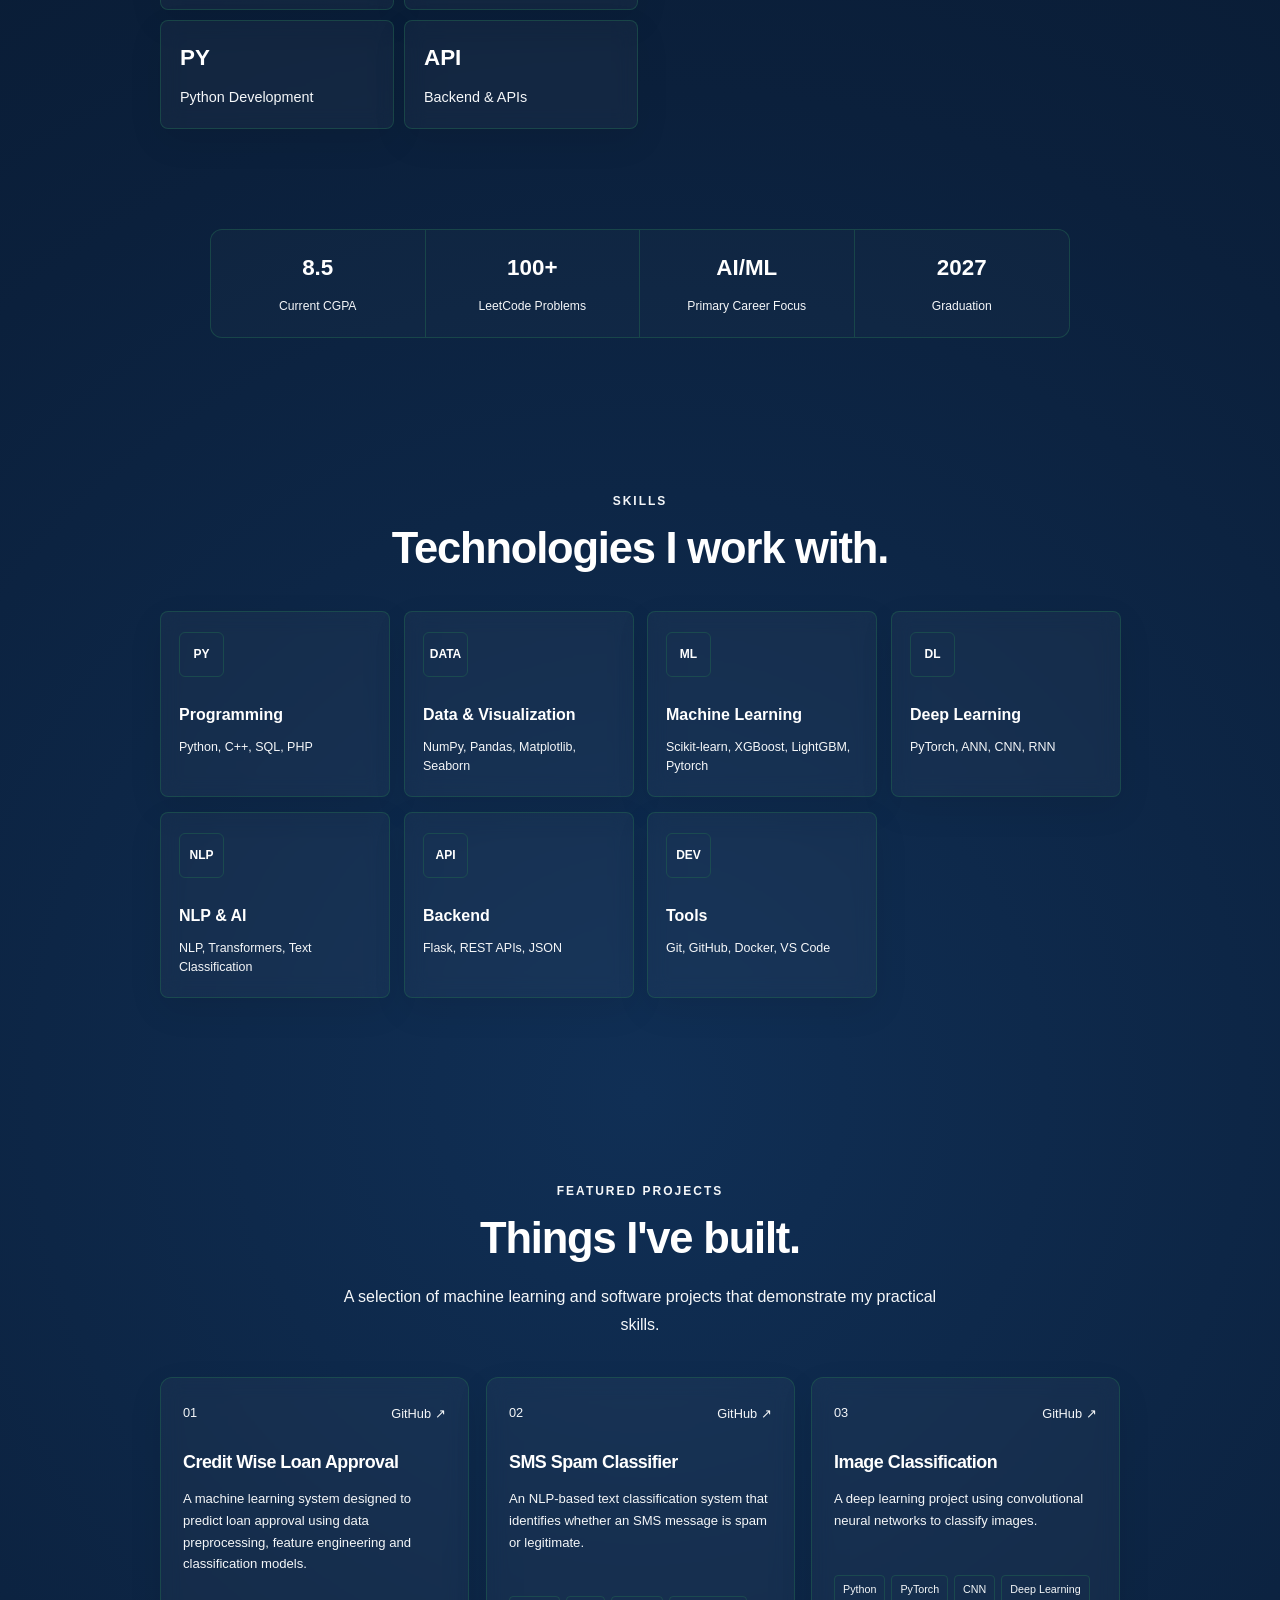
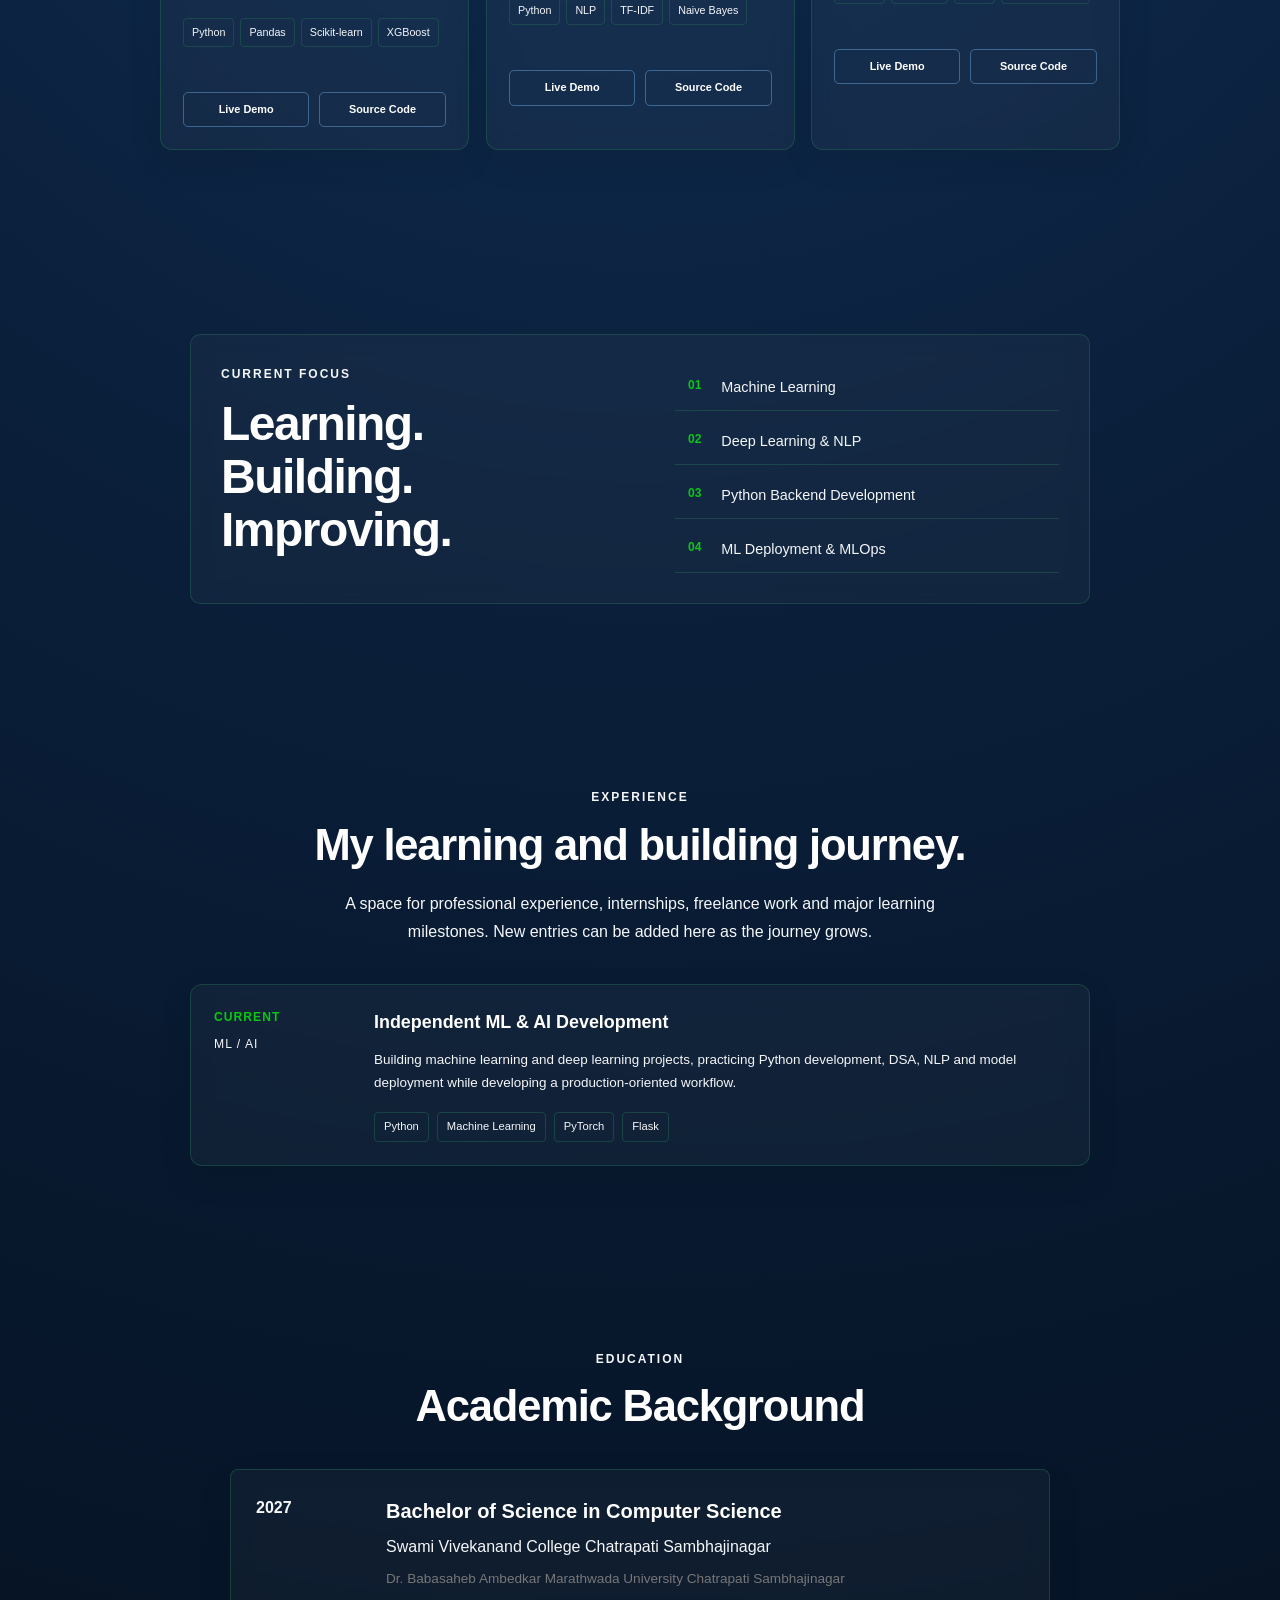
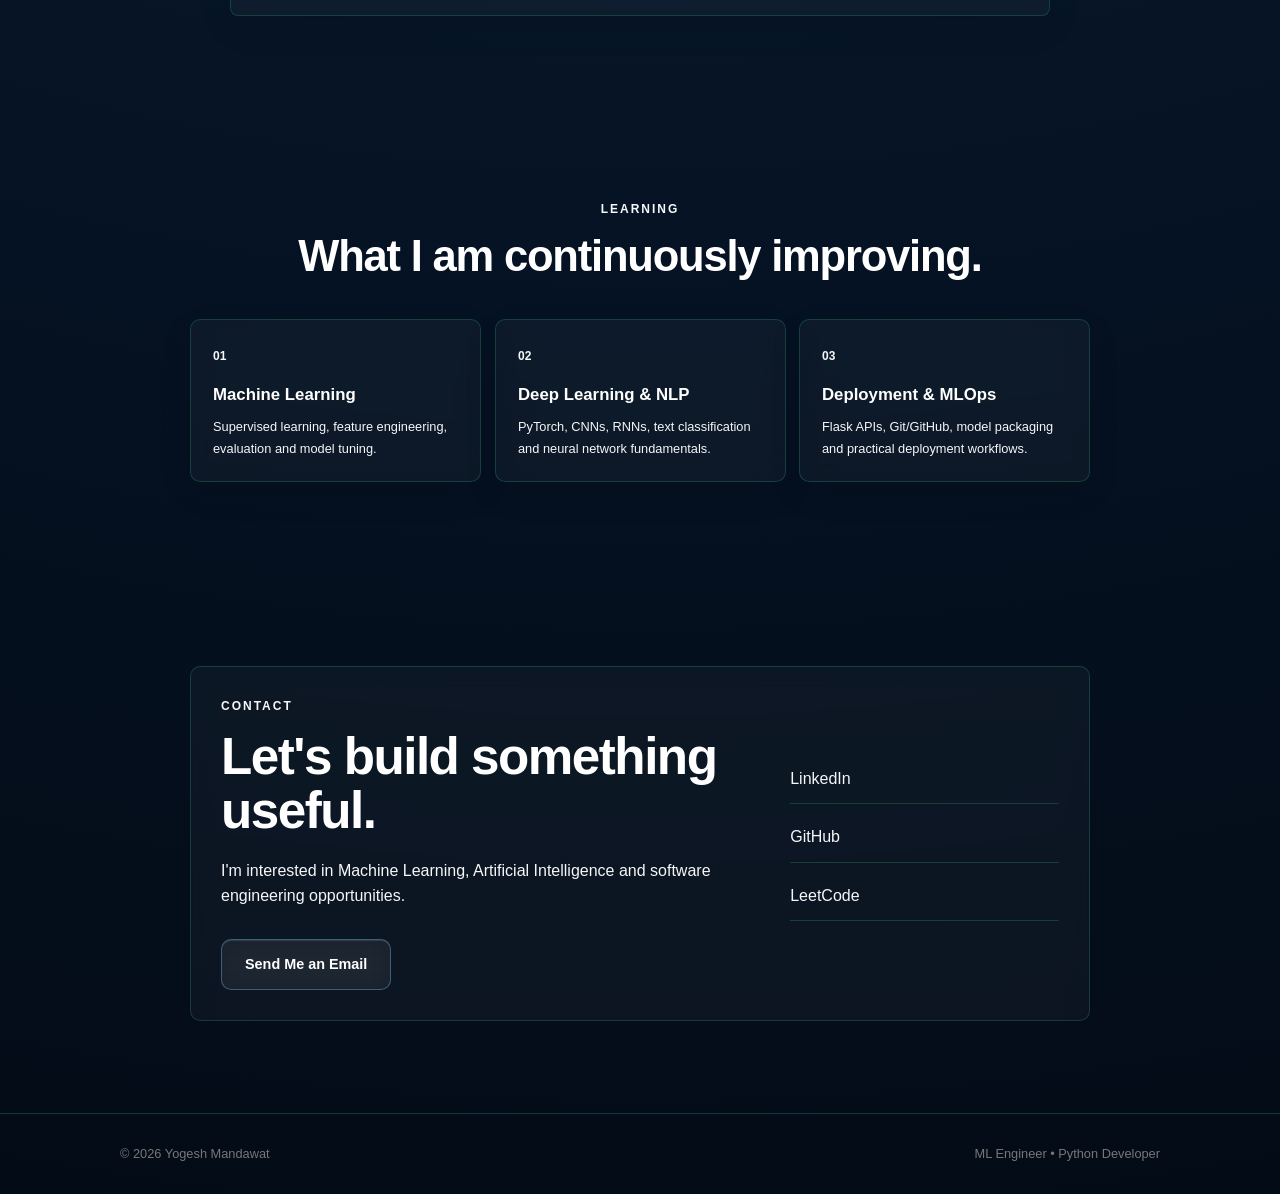
==== commit ba4c25fd: "Update LeetCode Problems stat from 90 to 100" ====
--- a/index.html
+++ b/index.html
@@ -293,7 +293,7 @@
                 </div>
 
                 <div class="stat-item">
-                    <strong>90+</strong>
+                    <strong>100+</strong>
                     <span>LeetCode Problems</span>
                 </div>
 
